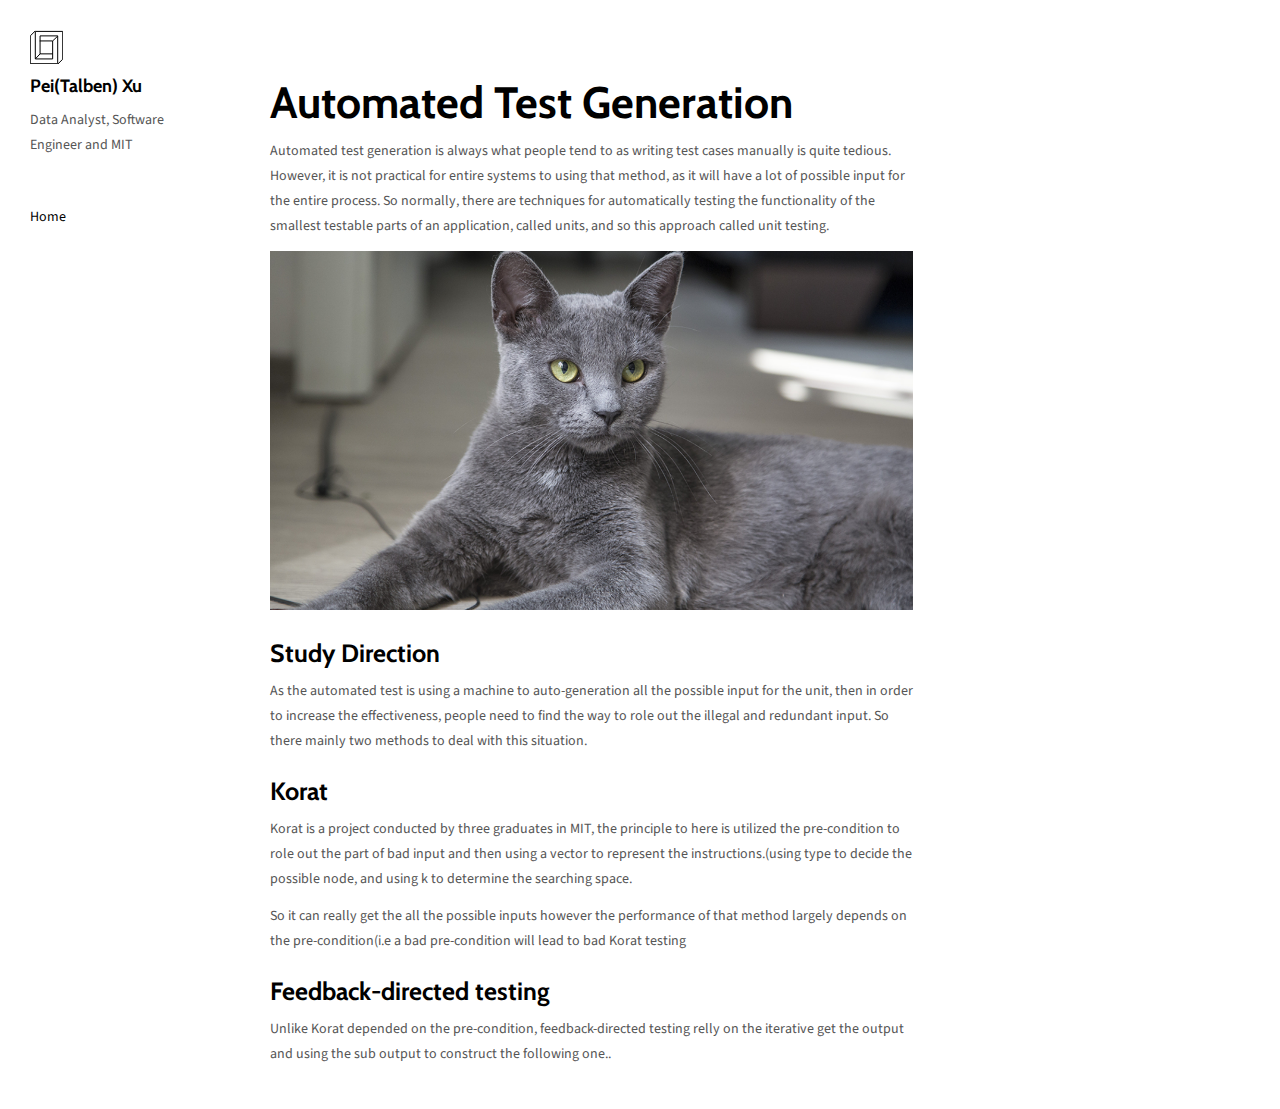
==== automated-test-generation.html @ add871de "automated test generation" ====
<!DOCTYPE html>
<html lang="en">
	<head>
		<meta charset="UTF-8" />
		<meta content="IE=edge" http-equiv="X-UA-Compatible" />
		<meta content="width=device-width,initial-scale=1" name="viewport" />
		<meta content="description" name="description" />
		<meta name="google" content="notranslate" />
		<meta
			content="Mashup templates have been developped by Orson.io team"
			name="author"
		/>

		<!-- Disable tap highlight on IE -->
		<meta name="msapplication-tap-highlight" content="no" />

		<link href="./assets/apple-icon-180x180.png" rel="apple-touch-icon" />
		<link href="./assets/favicon.ico" rel="icon" />
		a
		<title>Automated Test Generation</title>

		<link href="./main.82cfd66e.css" rel="stylesheet" />
	</head>

	<body>
		<!-- Add your content of header -->
		<header class="">
			<div class="navbar navbar-default visible-xs">
				<button type="button" class="navbar-toggle collapsed">
					<span class="sr-only">Toggle navigation</span>
					<span class="icon-bar"></span>
					<span class="icon-bar"></span>
					<span class="icon-bar"></span>
				</button>
				<a href="./index.html" class="navbar-brand">Pei(Talben) Xu</a>
			</div>

			<nav class="sidebar">
				<div class="navbar-collapse" id="navbar-collapse">
					<div class="site-header hidden-xs">
						<a class="site-brand" href="./index.html" title="">
							<img
								class="img-responsive site-logo"
								alt=""
								src="./assets/images/mashup-logo.svg"
							/>
							Pei(Talben) Xu
						</a>
						<p>
							Data Analyst, Software Engineer and MIT
						</p>
					</div>
					<ul class="nav">
						<li><a href="./index.html" title="">Home</a></li>
						<!-- <li><a href="./about.html" title="">About</a></li>
						<li><a href="./services.html" title="">Services</a></li>
						<li><a href="./contact.html" title="">Contact</a></li>
						<li><a href="./components.html" title="">Components</a></li> -->
					</ul>

					<nav class="nav-footer">
						<p class="nav-footer-social-buttons">
							<!-- <a class="fa-icon" href="https://www.instagram.com/" title="">
								<i class="fa fa-instagram"></i>
							</a>
							<a class="fa-icon" href="https://dribbble.com/" title="">
								<i class="fa fa-dribbble"></i>
							</a>
							<a class="fa-icon" href="https://twitter.com/" title="">
								<i class="fa fa-twitter"></i>
							</a>
						</p> -->
							<!-- <p>
							© Untitled | Website created with
							<a
								href="http://www.mashup-template.com/"
								title="Create website with free html template"
								>Mashup Template</a
							>/<a
								href="https://www.unsplash.com/"
								title="Beautiful Free Images"
								>Unsplash</a
							>
						</p> -->
						</p>
					</nav>
				</div>
			</nav>
		</header>
		<main class="" id="main-collapse">
			<div class="row">
				<div class="col-xs-12 col-md-8">
					<div class="section-container-spacer">
						<h1>Automated Test Generation</h1>
						<p>
							Automated test generation is always what people tend to as writing
							test cases manually is quite tedious. However, it is not practical
							for entire systems to using that method, as it will have a lot of
							possible input for the entire process. So normally, there are
							techniques for automatically testing the functionality of the
							smallest testable parts of an application, called units, and so
							this approach called unit testing.
						</p>
						<p>
							<img
								class="img-responsive"
								alt=""
								src="./assets/images/Automated-Test-Generation-1.png"
							/>
						</p>
					</div>
					<h3>Study Direction</h3>
					<p>
						As the automated test is using a machine to auto-generation all the
						possible input for the unit, then in order to increase the
						effectiveness, people need to find the way to role out the illegal
						and redundant input. So there mainly two methods to deal with this
						situation.
					</p>
					<h3>Korat</h3>
					<p>
						Korat is a project conducted by three graduates in MIT, the
						principle to here is utilized the pre-condition to role out the part
						of bad input and then using a vector to represent the
						instructions.(using type to decide the possible node, and using k to
						determine the searching space.
					</p>
					<p>
						So it can really get the all the possible inputs however the
						performance of that method largely depends on the pre-condition(i.e
						a bad pre-condition will lead to bad Korat testing
					</p>

					<h3>Feedback-directed testing</h3>
					<p>
						Unlike Korat depended on the pre-condition, feedback-directed
						testing relly on the iterative get the output and using the sub
						output to construct the following one..
					</p>
				</div>
			</div>
		</main>

		<script>
			document.addEventListener('DOMContentLoaded', function (event) {
				navbarToggleSidebar();
				navActivePage();
			});
		</script>

		<!-- Google Analytics: change UA-XXXXX-X to be your site's ID 

<script>
  (function (i, s, o, g, r, a, m) {
    i['GoogleAnalyticsObject'] = r; i[r] = i[r] || function () {
      (i[r].q = i[r].q || []).push(arguments)
    }, i[r].l = 1 * new Date(); a = s.createElement(o),
      m = s.getElementsByTagName(o)[0]; a.async = 1; a.src = g; m.parentNode.insertBefore(a, m)
  })(window, document, 'script', '//www.google-analytics.com/analytics.js', 'ga');
  ga('create', 'UA-XXXXX-X', 'auto');
  ga('send', 'pageview');
</script>

-->
		<script type="text/javascript" src="./main.85741bff.js"></script>
	</body>
</html>
---- main.82cfd66e.css ----
@import url(https://fonts.googleapis.com/css?family=Cabin:400,700|Source+Sans+Pro:400,700);@import url(https://maxcdn.bootstrapcdn.com/font-awesome/4.7.0/css/font-awesome.min.css);/*!
 * Bootstrap v3.3.7 (http://getbootstrap.com)
 * Copyright 2011-2016 Twitter, Inc.
 * Licensed under MIT (https://github.com/twbs/bootstrap/blob/master/LICENSE)
 */
/*! normalize.css v3.0.3 | MIT License | github.com/necolas/normalize.css */html{font-family:sans-serif;-ms-text-size-adjust:100%;-webkit-text-size-adjust:100%}body{margin:0}article,aside,details,figcaption,figure,footer,header,hgroup,main,menu,nav,section,summary{display:block}audio,canvas,progress,video{display:inline-block;vertical-align:baseline}audio:not([controls]){display:none;height:0}[hidden],template{display:none}a{background-color:transparent}a:active,a:hover{outline:0}abbr[title]{border-bottom:1px dotted}b,strong{font-weight:700}dfn{font-style:italic}h1{font-size:2em;margin:.67em 0}mark{background:#ff0;color:#000}small{font-size:80%}sub,sup{font-size:75%;line-height:0;position:relative;vertical-align:baseline}sup{top:-.5em}sub{bottom:-.25em}img{border:0}svg:not(:root){overflow:hidden}figure{margin:1em 40px}hr{box-sizing:content-box;height:0}pre{overflow:auto}code,kbd,pre,samp{font-family:monospace,monospace;font-size:1em}button,input,optgroup,select,textarea{color:inherit;font:inherit;margin:0}button{overflow:visible}button,select{text-transform:none}button,html input[type=button],input[type=reset],input[type=submit]{-webkit-appearance:button;cursor:pointer}button[disabled],html input[disabled]{cursor:default}button::-moz-focus-inner,input::-moz-focus-inner{border:0;padding:0}input{line-height:normal}input[type=checkbox],input[type=radio]{box-sizing:border-box;padding:0}input[type=number]::-webkit-inner-spin-button,input[type=number]::-webkit-outer-spin-button{height:auto}input[type=search]{-webkit-appearance:textfield;box-sizing:content-box}input[type=search]::-webkit-search-cancel-button,input[type=search]::-webkit-search-decoration{-webkit-appearance:none}fieldset{border:1px solid silver;margin:0 2px;padding:.35em .625em .75em}textarea{overflow:auto}optgroup{font-weight:700}table{border-collapse:collapse;border-spacing:0}td,th{padding:0}

/*! Source: https://github.com/h5bp/html5-boilerplate/blob/master/src/css/main.css */@media print{*,:after,:before{background:transparent!important;color:#000!important;box-shadow:none!important;text-shadow:none!important}a,a:visited{text-decoration:underline}a[href]:after{content:" (" attr(href) ")"}abbr[title]:after{content:" (" attr(title) ")"}a[href^="#"]:after,a[href^="javascript:"]:after{content:""}blockquote,pre{border:1px solid #999;page-break-inside:avoid}thead{display:table-header-group}img,tr{page-break-inside:avoid}img{max-width:100%!important}h2,h3,p{orphans:3;widows:3}h2,h3{page-break-after:avoid}.navbar{display:none}.btn>.caret,.dropup>.btn>.caret{border-top-color:#000!important}.label{border:1px solid #000}.table{border-collapse:collapse!important}.table td,.table th{background-color:#fff!important}.table-bordered td,.table-bordered th{border:1px solid #ddd!important}}*,:after,:before{-webkit-box-sizing:border-box;-moz-box-sizing:border-box;box-sizing:border-box}html{font-size:10px;-webkit-tap-highlight-color:transparent}body{font-family:Source Sans Pro,Helvetica,Arial,sans-serif;font-size:14px;line-height:1.78;color:#555;background-color:#fff}button,input,select,textarea{font-family:inherit;font-size:inherit;line-height:inherit}a{color:#ff6360;text-decoration:none}a:focus,a:hover{color:#ff1814;text-decoration:underline}a:focus{outline:5px auto -webkit-focus-ring-color;outline-offset:-2px}figure{margin:0}img{vertical-align:middle}.img-responsive{display:block;max-width:100%;height:auto}.img-rounded{border-radius:2px}.img-thumbnail{padding:4px;line-height:1.78;background-color:#fff;border:1px solid #ddd;border-radius:2px;-webkit-transition:all .2s ease-in-out;-o-transition:all .2s ease-in-out;transition:all .2s ease-in-out;display:inline-block;max-width:100%;height:auto}.img-circle{border-radius:50%}hr{margin-top:24px;margin-bottom:24px;border:0;border-top:1px solid #eee}.sr-only{position:absolute;width:1px;height:1px;margin:-1px;padding:0;overflow:hidden;clip:rect(0,0,0,0);border:0}.sr-only-focusable:active,.sr-only-focusable:focus{position:static;width:auto;height:auto;margin:0;overflow:visible;clip:auto}[role=button]{cursor:pointer}.h1,.h2,.h3,.h4,.h5,.h6,h1,h2,h3,h4,h5,h6{font-family:Cabin,Helvetica,Arial,sans-serif;font-weight:700;line-height:1.1;color:#000}.h1 .small,.h1 small,.h2 .small,.h2 small,.h3 .small,.h3 small,.h4 .small,.h4 small,.h5 .small,.h5 small,.h6 .small,.h6 small,h1 .small,h1 small,h2 .small,h2 small,h3 .small,h3 small,h4 .small,h4 small,h5 .small,h5 small,h6 .small,h6 small{font-weight:400;line-height:1;color:#777}.h1,.h2,.h3,h1,h2,h3{margin-top:24px;margin-bottom:12px}.h1 .small,.h1 small,.h2 .small,.h2 small,.h3 .small,.h3 small,h1 .small,h1 small,h2 .small,h2 small,h3 .small,h3 small{font-size:65%}.h4,.h5,.h6,h4,h5,h6{margin-top:12px;margin-bottom:12px}.h4 .small,.h4 small,.h5 .small,.h5 small,.h6 .small,.h6 small,h4 .small,h4 small,h5 .small,h5 small,h6 .small,h6 small{font-size:75%}.h1,h1{font-size:44px}.h2,h2{font-size:33px}.h3,h3{font-size:25px}.h4,h4{font-size:19px}.h5,h5{font-size:14px}.h6,h6{font-size:12px}p{margin:0 0 12px}.lead{margin-bottom:24px;font-size:16px;font-weight:300;line-height:1.4}@media (min-width:768px){.lead{font-size:21px}}.small,small{font-size:85%}.mark,mark{background-color:#fcf8e3;padding:.2em}.text-left{text-align:left}.text-right{text-align:right}.text-center{text-align:center}.text-justify{text-align:justify}.text-nowrap{white-space:nowrap}.text-lowercase{text-transform:lowercase}.initialism,.text-uppercase{text-transform:uppercase}.text-capitalize{text-transform:capitalize}.text-muted{color:#777}.text-primary{color:#ff6360}a.text-primary:focus,a.text-primary:hover{color:#ff312d}.text-success{color:#fff}a.text-success:focus,a.text-success:hover{color:#e6e6e6}.text-info{color:#31708f}a.text-info:focus,a.text-info:hover{color:#245269}.text-warning{color:#8a6d3b}a.text-warning:focus,a.text-warning:hover{color:#66512c}.text-danger{color:#fff}a.text-danger:focus,a.text-danger:hover{color:#e6e6e6}.bg-primary{color:#fff;background-color:#ff6360}a.bg-primary:focus,a.bg-primary:hover{background-color:#ff312d}.bg-success{background-color:#57ce6e}a.bg-success:focus,a.bg-success:hover{background-color:#37bb50}.bg-info{background-color:#d9edf7}a.bg-info:focus,a.bg-info:hover{background-color:#afd9ee}.bg-warning{background-color:#fcf8e3}a.bg-warning:focus,a.bg-warning:hover{background-color:#f7ecb5}.bg-danger{background-color:#ee624b}a.bg-danger:focus,a.bg-danger:hover{background-color:#ea391c}.page-header{padding-bottom:11px;margin:48px 0 24px;border-bottom:1px solid #eee}ol,ul{margin-top:0;margin-bottom:12px}ol ol,ol ul,ul ol,ul ul{margin-bottom:0}.list-inline,.list-unstyled{padding-left:0;list-style:none}.list-inline{margin-left:-5px}.list-inline>li{display:inline-block;padding-left:5px;padding-right:5px}dl{margin-top:0;margin-bottom:24px}dd,dt{line-height:1.78}dt{font-weight:700}dd{margin-left:0}.dl-horizontal dd:after,.dl-horizontal dd:before{content:" ";display:table}.dl-horizontal dd:after{clear:both}@media (min-width:768px){.dl-horizontal dt{float:left;width:160px;clear:left;text-align:right;overflow:hidden;text-overflow:ellipsis;white-space:nowrap}.dl-horizontal dd{margin-left:180px}}abbr[data-original-title],abbr[title]{cursor:help;border-bottom:1px dotted #777}.initialism{font-size:90%}blockquote{padding:12px 24px;margin:0 0 24px;font-size:17.5px;border-left:5px solid #eee}blockquote ol:last-child,blockquote p:last-child,blockquote ul:last-child{margin-bottom:0}blockquote .small,blockquote footer,blockquote small{display:block;font-size:80%;line-height:1.78;color:#777}blockquote .small:before,blockquote footer:before,blockquote small:before{content:"\2014   \A0"}.blockquote-reverse,blockquote.pull-right{padding-right:15px;padding-left:0;border-right:5px solid #eee;border-left:0;text-align:right}.blockquote-reverse .small:before,.blockquote-reverse footer:before,.blockquote-reverse small:before,blockquote.pull-right .small:before,blockquote.pull-right footer:before,blockquote.pull-right small:before{content:""}.blockquote-reverse .small:after,.blockquote-reverse footer:after,.blockquote-reverse small:after,blockquote.pull-right .small:after,blockquote.pull-right footer:after,blockquote.pull-right small:after{content:"\A0   \2014"}address{margin-bottom:24px;font-style:normal;line-height:1.78}code,kbd,pre,samp{font-family:Menlo,Monaco,Consolas,Courier New,monospace}code{color:#c7254e;background-color:#f9f2f4}code,kbd{padding:2px 4px;font-size:90%;border-radius:2px}kbd{color:#fff;background-color:#333;box-shadow:inset 0 -1px 0 rgba(0,0,0,.25)}kbd kbd{padding:0;font-size:100%;font-weight:700;box-shadow:none}pre{display:block;padding:11.5px;margin:0 0 12px;font-size:13px;line-height:1.78;word-break:break-all;word-wrap:break-word;color:#333;background-color:#f5f5f5;border:1px solid #ccc;border-radius:2px}pre code{padding:0;font-size:inherit;color:inherit;white-space:pre-wrap;background-color:transparent;border-radius:0}.pre-scrollable{max-height:340px;overflow-y:scroll}.container{margin-right:auto;margin-left:auto;padding-left:15px;padding-right:15px}.container:after,.container:before{content:" ";display:table}.container:after{clear:both}@media (min-width:768px){.container{width:750px}}@media (min-width:992px){.container{width:970px}}@media (min-width:1200px){.container{width:1170px}}.container-fluid{margin-right:auto;margin-left:auto;padding-left:15px;padding-right:15px}.container-fluid:after,.container-fluid:before{content:" ";display:table}.container-fluid:after{clear:both}.row{margin-left:-15px;margin-right:-15px}.row:after,.row:before{content:" ";display:table}.row:after{clear:both}.col-lg-1,.col-lg-2,.col-lg-3,.col-lg-4,.col-lg-5,.col-lg-6,.col-lg-7,.col-lg-8,.col-lg-9,.col-lg-10,.col-lg-11,.col-lg-12,.col-md-1,.col-md-2,.col-md-3,.col-md-4,.col-md-5,.col-md-6,.col-md-7,.col-md-8,.col-md-9,.col-md-10,.col-md-11,.col-md-12,.col-sm-1,.col-sm-2,.col-sm-3,.col-sm-4,.col-sm-5,.col-sm-6,.col-sm-7,.col-sm-8,.col-sm-9,.col-sm-10,.col-sm-11,.col-sm-12,.col-xs-1,.col-xs-2,.col-xs-3,.col-xs-4,.col-xs-5,.col-xs-6,.col-xs-7,.col-xs-8,.col-xs-9,.col-xs-10,.col-xs-11,.col-xs-12{position:relative;min-height:1px;padding-left:15px;padding-right:15px}.col-xs-1,.col-xs-2,.col-xs-3,.col-xs-4,.col-xs-5,.col-xs-6,.col-xs-7,.col-xs-8,.col-xs-9,.col-xs-10,.col-xs-11,.col-xs-12{float:left}.col-xs-1{width:8.33333%}.col-xs-2{width:16.66667%}.col-xs-3{width:25%}.col-xs-4{width:33.33333%}.col-xs-5{width:41.66667%}.col-xs-6{width:50%}.col-xs-7{width:58.33333%}.col-xs-8{width:66.66667%}.col-xs-9{width:75%}.col-xs-10{width:83.33333%}.col-xs-11{width:91.66667%}.col-xs-12{width:100%}.col-xs-pull-0{right:auto}.col-xs-pull-1{right:8.33333%}.col-xs-pull-2{right:16.66667%}.col-xs-pull-3{right:25%}.col-xs-pull-4{right:33.33333%}.col-xs-pull-5{right:41.66667%}.col-xs-pull-6{right:50%}.col-xs-pull-7{right:58.33333%}.col-xs-pull-8{right:66.66667%}.col-xs-pull-9{right:75%}.col-xs-pull-10{right:83.33333%}.col-xs-pull-11{right:91.66667%}.col-xs-pull-12{right:100%}.col-xs-push-0{left:auto}.col-xs-push-1{left:8.33333%}.col-xs-push-2{left:16.66667%}.col-xs-push-3{left:25%}.col-xs-push-4{left:33.33333%}.col-xs-push-5{left:41.66667%}.col-xs-push-6{left:50%}.col-xs-push-7{left:58.33333%}.col-xs-push-8{left:66.66667%}.col-xs-push-9{left:75%}.col-xs-push-10{left:83.33333%}.col-xs-push-11{left:91.66667%}.col-xs-push-12{left:100%}.col-xs-offset-0{margin-left:0}.col-xs-offset-1{margin-left:8.33333%}.col-xs-offset-2{margin-left:16.66667%}.col-xs-offset-3{margin-left:25%}.col-xs-offset-4{margin-left:33.33333%}.col-xs-offset-5{margin-left:41.66667%}.col-xs-offset-6{margin-left:50%}.col-xs-offset-7{margin-left:58.33333%}.col-xs-offset-8{margin-left:66.66667%}.col-xs-offset-9{margin-left:75%}.col-xs-offset-10{margin-left:83.33333%}.col-xs-offset-11{margin-left:91.66667%}.col-xs-offset-12{margin-left:100%}@media (min-width:768px){.col-sm-1,.col-sm-2,.col-sm-3,.col-sm-4,.col-sm-5,.col-sm-6,.col-sm-7,.col-sm-8,.col-sm-9,.col-sm-10,.col-sm-11,.col-sm-12{float:left}.col-sm-1{width:8.33333%}.col-sm-2{width:16.66667%}.col-sm-3{width:25%}.col-sm-4{width:33.33333%}.col-sm-5{width:41.66667%}.col-sm-6{width:50%}.col-sm-7{width:58.33333%}.col-sm-8{width:66.66667%}.col-sm-9{width:75%}.col-sm-10{width:83.33333%}.col-sm-11{width:91.66667%}.col-sm-12{width:100%}.col-sm-pull-0{right:auto}.col-sm-pull-1{right:8.33333%}.col-sm-pull-2{right:16.66667%}.col-sm-pull-3{right:25%}.col-sm-pull-4{right:33.33333%}.col-sm-pull-5{right:41.66667%}.col-sm-pull-6{right:50%}.col-sm-pull-7{right:58.33333%}.col-sm-pull-8{right:66.66667%}.col-sm-pull-9{right:75%}.col-sm-pull-10{right:83.33333%}.col-sm-pull-11{right:91.66667%}.col-sm-pull-12{right:100%}.col-sm-push-0{left:auto}.col-sm-push-1{left:8.33333%}.col-sm-push-2{left:16.66667%}.col-sm-push-3{left:25%}.col-sm-push-4{left:33.33333%}.col-sm-push-5{left:41.66667%}.col-sm-push-6{left:50%}.col-sm-push-7{left:58.33333%}.col-sm-push-8{left:66.66667%}.col-sm-push-9{left:75%}.col-sm-push-10{left:83.33333%}.col-sm-push-11{left:91.66667%}.col-sm-push-12{left:100%}.col-sm-offset-0{margin-left:0}.col-sm-offset-1{margin-left:8.33333%}.col-sm-offset-2{margin-left:16.66667%}.col-sm-offset-3{margin-left:25%}.col-sm-offset-4{margin-left:33.33333%}.col-sm-offset-5{margin-left:41.66667%}.col-sm-offset-6{margin-left:50%}.col-sm-offset-7{margin-left:58.33333%}.col-sm-offset-8{margin-left:66.66667%}.col-sm-offset-9{margin-left:75%}.col-sm-offset-10{margin-left:83.33333%}.col-sm-offset-11{margin-left:91.66667%}.col-sm-offset-12{margin-left:100%}}@media (min-width:992px){.col-md-1,.col-md-2,.col-md-3,.col-md-4,.col-md-5,.col-md-6,.col-md-7,.col-md-8,.col-md-9,.col-md-10,.col-md-11,.col-md-12{float:left}.col-md-1{width:8.33333%}.col-md-2{width:16.66667%}.col-md-3{width:25%}.col-md-4{width:33.33333%}.col-md-5{width:41.66667%}.col-md-6{width:50%}.col-md-7{width:58.33333%}.col-md-8{width:66.66667%}.col-md-9{width:75%}.col-md-10{width:83.33333%}.col-md-11{width:91.66667%}.col-md-12{width:100%}.col-md-pull-0{right:auto}.col-md-pull-1{right:8.33333%}.col-md-pull-2{right:16.66667%}.col-md-pull-3{right:25%}.col-md-pull-4{right:33.33333%}.col-md-pull-5{right:41.66667%}.col-md-pull-6{right:50%}.col-md-pull-7{right:58.33333%}.col-md-pull-8{right:66.66667%}.col-md-pull-9{right:75%}.col-md-pull-10{right:83.33333%}.col-md-pull-11{right:91.66667%}.col-md-pull-12{right:100%}.col-md-push-0{left:auto}.col-md-push-1{left:8.33333%}.col-md-push-2{left:16.66667%}.col-md-push-3{left:25%}.col-md-push-4{left:33.33333%}.col-md-push-5{left:41.66667%}.col-md-push-6{left:50%}.col-md-push-7{left:58.33333%}.col-md-push-8{left:66.66667%}.col-md-push-9{left:75%}.col-md-push-10{left:83.33333%}.col-md-push-11{left:91.66667%}.col-md-push-12{left:100%}.col-md-offset-0{margin-left:0}.col-md-offset-1{margin-left:8.33333%}.col-md-offset-2{margin-left:16.66667%}.col-md-offset-3{margin-left:25%}.col-md-offset-4{margin-left:33.33333%}.col-md-offset-5{margin-left:41.66667%}.col-md-offset-6{margin-left:50%}.col-md-offset-7{margin-left:58.33333%}.col-md-offset-8{margin-left:66.66667%}.col-md-offset-9{margin-left:75%}.col-md-offset-10{margin-left:83.33333%}.col-md-offset-11{margin-left:91.66667%}.col-md-offset-12{margin-left:100%}}@media (min-width:1200px){.col-lg-1,.col-lg-2,.col-lg-3,.col-lg-4,.col-lg-5,.col-lg-6,.col-lg-7,.col-lg-8,.col-lg-9,.col-lg-10,.col-lg-11,.col-lg-12{float:left}.col-lg-1{width:8.33333%}.col-lg-2{width:16.66667%}.col-lg-3{width:25%}.col-lg-4{width:33.33333%}.col-lg-5{width:41.66667%}.col-lg-6{width:50%}.col-lg-7{width:58.33333%}.col-lg-8{width:66.66667%}.col-lg-9{width:75%}.col-lg-10{width:83.33333%}.col-lg-11{width:91.66667%}.col-lg-12{width:100%}.col-lg-pull-0{right:auto}.col-lg-pull-1{right:8.33333%}.col-lg-pull-2{right:16.66667%}.col-lg-pull-3{right:25%}.col-lg-pull-4{right:33.33333%}.col-lg-pull-5{right:41.66667%}.col-lg-pull-6{right:50%}.col-lg-pull-7{right:58.33333%}.col-lg-pull-8{right:66.66667%}.col-lg-pull-9{right:75%}.col-lg-pull-10{right:83.33333%}.col-lg-pull-11{right:91.66667%}.col-lg-pull-12{right:100%}.col-lg-push-0{left:auto}.col-lg-push-1{left:8.33333%}.col-lg-push-2{left:16.66667%}.col-lg-push-3{left:25%}.col-lg-push-4{left:33.33333%}.col-lg-push-5{left:41.66667%}.col-lg-push-6{left:50%}.col-lg-push-7{left:58.33333%}.col-lg-push-8{left:66.66667%}.col-lg-push-9{left:75%}.col-lg-push-10{left:83.33333%}.col-lg-push-11{left:91.66667%}.col-lg-push-12{left:100%}.col-lg-offset-0{margin-left:0}.col-lg-offset-1{margin-left:8.33333%}.col-lg-offset-2{margin-left:16.66667%}.col-lg-offset-3{margin-left:25%}.col-lg-offset-4{margin-left:33.33333%}.col-lg-offset-5{margin-left:41.66667%}.col-lg-offset-6{margin-left:50%}.col-lg-offset-7{margin-left:58.33333%}.col-lg-offset-8{margin-left:66.66667%}.col-lg-offset-9{margin-left:75%}.col-lg-offset-10{margin-left:83.33333%}.col-lg-offset-11{margin-left:91.66667%}.col-lg-offset-12{margin-left:100%}}table{background-color:transparent}caption{padding-top:8px;padding-bottom:8px;color:#777}caption,th{text-align:left}.table{width:100%;max-width:100%;margin-bottom:24px}.table>tbody>tr>td,.table>tbody>tr>th,.table>tfoot>tr>td,.table>tfoot>tr>th,.table>thead>tr>td,.table>thead>tr>th{padding:8px;line-height:1.78;vertical-align:top;border-top:1px solid #ddd}.table>thead>tr>th{vertical-align:bottom;border-bottom:2px solid #ddd}.table>caption+thead>tr:first-child>td,.table>caption+thead>tr:first-child>th,.table>colgroup+thead>tr:first-child>td,.table>colgroup+thead>tr:first-child>th,.table>thead:first-child>tr:first-child>td,.table>thead:first-child>tr:first-child>th{border-top:0}.table>tbody+tbody{border-top:2px solid #ddd}.table .table{background-color:#fff}.table-condensed>tbody>tr>td,.table-condensed>tbody>tr>th,.table-condensed>tfoot>tr>td,.table-condensed>tfoot>tr>th,.table-condensed>thead>tr>td,.table-condensed>thead>tr>th{padding:5px}.table-bordered,.table-bordered>tbody>tr>td,.table-bordered>tbody>tr>th,.table-bordered>tfoot>tr>td,.table-bordered>tfoot>tr>th,.table-bordered>thead>tr>td,.table-bordered>thead>tr>th{border:1px solid #ddd}.table-bordered>thead>tr>td,.table-bordered>thead>tr>th{border-bottom-width:2px}.table-striped>tbody>tr:nth-of-type(odd){background-color:#f9f9f9}.table-hover>tbody>tr:hover{background-color:#f5f5f5}table col[class*=col-]{position:static;float:none;display:table-column}table td[class*=col-],table th[class*=col-]{position:static;float:none;display:table-cell}.table>tbody>tr.active>td,.table>tbody>tr.active>th,.table>tbody>tr>td.active,.table>tbody>tr>th.active,.table>tfoot>tr.active>td,.table>tfoot>tr.active>th,.table>tfoot>tr>td.active,.table>tfoot>tr>th.active,.table>thead>tr.active>td,.table>thead>tr.active>th,.table>thead>tr>td.active,.table>thead>tr>th.active{background-color:#f5f5f5}.table-hover>tbody>tr.active:hover>td,.table-hover>tbody>tr.active:hover>th,.table-hover>tbody>tr:hover>.active,.table-hover>tbody>tr>td.active:hover,.table-hover>tbody>tr>th.active:hover{background-color:#e8e8e8}.table>tbody>tr.success>td,.table>tbody>tr.success>th,.table>tbody>tr>td.success,.table>tbody>tr>th.success,.table>tfoot>tr.success>td,.table>tfoot>tr.success>th,.table>tfoot>tr>td.success,.table>tfoot>tr>th.success,.table>thead>tr.success>td,.table>thead>tr.success>th,.table>thead>tr>td.success,.table>thead>tr>th.success{background-color:#57ce6e}.table-hover>tbody>tr.success:hover>td,.table-hover>tbody>tr.success:hover>th,.table-hover>tbody>tr:hover>.success,.table-hover>tbody>tr>td.success:hover,.table-hover>tbody>tr>th.success:hover{background-color:#43c85d}.table>tbody>tr.info>td,.table>tbody>tr.info>th,.table>tbody>tr>td.info,.table>tbody>tr>th.info,.table>tfoot>tr.info>td,.table>tfoot>tr.info>th,.table>tfoot>tr>td.info,.table>tfoot>tr>th.info,.table>thead>tr.info>td,.table>thead>tr.info>th,.table>thead>tr>td.info,.table>thead>tr>th.info{background-color:#d9edf7}.table-hover>tbody>tr.info:hover>td,.table-hover>tbody>tr.info:hover>th,.table-hover>tbody>tr:hover>.info,.table-hover>tbody>tr>td.info:hover,.table-hover>tbody>tr>th.info:hover{background-color:#c4e3f3}.table>tbody>tr.warning>td,.table>tbody>tr.warning>th,.table>tbody>tr>td.warning,.table>tbody>tr>th.warning,.table>tfoot>tr.warning>td,.table>tfoot>tr.warning>th,.table>tfoot>tr>td.warning,.table>tfoot>tr>th.warning,.table>thead>tr.warning>td,.table>thead>tr.warning>th,.table>thead>tr>td.warning,.table>thead>tr>th.warning{background-color:#fcf8e3}.table-hover>tbody>tr.warning:hover>td,.table-hover>tbody>tr.warning:hover>th,.table-hover>tbody>tr:hover>.warning,.table-hover>tbody>tr>td.warning:hover,.table-hover>tbody>tr>th.warning:hover{background-color:#faf2cc}.table>tbody>tr.danger>td,.table>tbody>tr.danger>th,.table>tbody>tr>td.danger,.table>tbody>tr>th.danger,.table>tfoot>tr.danger>td,.table>tfoot>tr.danger>th,.table>tfoot>tr>td.danger,.table>tfoot>tr>th.danger,.table>thead>tr.danger>td,.table>thead>tr.danger>th,.table>thead>tr>td.danger,.table>thead>tr>th.danger{background-color:#ee624b}.table-hover>tbody>tr.danger:hover>td,.table-hover>tbody>tr.danger:hover>th,.table-hover>tbody>tr:hover>.danger,.table-hover>tbody>tr>td.danger:hover,.table-hover>tbody>tr>th.danger:hover{background-color:#ec4e34}.table-responsive{overflow-x:auto;min-height:.01%}@media screen and (max-width:767px){.table-responsive{width:100%;margin-bottom:18px;overflow-y:hidden;-ms-overflow-style:-ms-autohiding-scrollbar;border:1px solid #ddd}.table-responsive>.table{margin-bottom:0}.table-responsive>.table>tbody>tr>td,.table-responsive>.table>tbody>tr>th,.table-responsive>.table>tfoot>tr>td,.table-responsive>.table>tfoot>tr>th,.table-responsive>.table>thead>tr>td,.table-responsive>.table>thead>tr>th{white-space:nowrap}.table-responsive>.table-bordered{border:0}.table-responsive>.table-bordered>tbody>tr>td:first-child,.table-responsive>.table-bordered>tbody>tr>th:first-child,.table-responsive>.table-bordered>tfoot>tr>td:first-child,.table-responsive>.table-bordered>tfoot>tr>th:first-child,.table-responsive>.table-bordered>thead>tr>td:first-child,.table-responsive>.table-bordered>thead>tr>th:first-child{border-left:0}.table-responsive>.table-bordered>tbody>tr>td:last-child,.table-responsive>.table-bordered>tbody>tr>th:last-child,.table-responsive>.table-bordered>tfoot>tr>td:last-child,.table-responsive>.table-bordered>tfoot>tr>th:last-child,.table-responsive>.table-bordered>thead>tr>td:last-child,.table-responsive>.table-bordered>thead>tr>th:last-child{border-right:0}.table-responsive>.table-bordered>tbody>tr:last-child>td,.table-responsive>.table-bordered>tbody>tr:last-child>th,.table-responsive>.table-bordered>tfoot>tr:last-child>td,.table-responsive>.table-bordered>tfoot>tr:last-child>th{border-bottom:0}}fieldset{margin:0;min-width:0}fieldset,legend{padding:0;border:0}legend{display:block;width:100%;margin-bottom:24px;font-size:21px;line-height:inherit;color:#333;border-bottom:1px solid #e5e5e5}label{display:inline-block;max-width:100%;margin-bottom:5px;font-weight:700}input[type=search]{-webkit-box-sizing:border-box;-moz-box-sizing:border-box;box-sizing:border-box}input[type=checkbox],input[type=radio]{margin:4px 0 0;margin-top:1px\9;line-height:normal}input[type=file]{display:block}input[type=range]{display:block;width:100%}select[multiple],select[size]{height:auto}input[type=checkbox]:focus,input[type=file]:focus,input[type=radio]:focus{outline:5px auto -webkit-focus-ring-color;outline-offset:-2px}output{padding-top:9px}.form-control,output{display:block;font-size:14px;line-height:1.78;color:#555}.form-control{width:100%;height:40px;padding:8px 20px;background-color:#fff;background-image:none;border:1px solid #000;border-radius:2px;-webkit-box-shadow:inset 0 1px 1px rgba(0,0,0,.075);box-shadow:inset 0 1px 1px rgba(0,0,0,.075);-webkit-transition:border-color .15s ease-in-out,box-shadow .15s ease-in-out;-o-transition:border-color ease-in-out .15s,box-shadow ease-in-out .15s;transition:border-color .15s ease-in-out,box-shadow .15s ease-in-out}.form-control:focus{border-color:#66afe9;-webkit-box-shadow:inset 0 1px 1px rgba(0,0,0,.075),0 0 8px rgba(102,175,233,.6);box-shadow:inset 0 1px 1px rgba(0,0,0,.075),0 0 8px rgba(102,175,233,.6)}.form-control::-moz-placeholder{color:#999;opacity:1}.form-control:-ms-input-placeholder{color:#999}.form-control::-webkit-input-placeholder{color:#999}.form-control::-ms-expand{border:0;background-color:transparent}.form-control[disabled],.form-control[readonly],fieldset[disabled] .form-control{background-color:#eee;opacity:1}.form-control[disabled],fieldset[disabled] .form-control{cursor:not-allowed}textarea.form-control{height:auto}input[type=search]{-webkit-appearance:none}@media screen and (-webkit-min-device-pixel-ratio:0){input[type=date].form-control,input[type=datetime-local].form-control,input[type=month].form-control,input[type=time].form-control{line-height:40px}.input-group-sm>.input-group-btn>input[type=date].btn,.input-group-sm>.input-group-btn>input[type=datetime-local].btn,.input-group-sm>.input-group-btn>input[type=month].btn,.input-group-sm>.input-group-btn>input[type=time].btn,.input-group-sm>input[type=date].form-control,.input-group-sm>input[type=date].input-group-addon,.input-group-sm>input[type=datetime-local].form-control,.input-group-sm>input[type=datetime-local].input-group-addon,.input-group-sm>input[type=month].form-control,.input-group-sm>input[type=month].input-group-addon,.input-group-sm>input[type=time].form-control,.input-group-sm>input[type=time].input-group-addon,.input-group-sm input[type=date],.input-group-sm input[type=datetime-local],.input-group-sm input[type=month],.input-group-sm input[type=time],input[type=date].input-sm,input[type=datetime-local].input-sm,input[type=month].input-sm,input[type=time].input-sm{line-height:30px}.input-group-lg>.input-group-btn>input[type=date].btn,.input-group-lg>.input-group-btn>input[type=datetime-local].btn,.input-group-lg>.input-group-btn>input[type=month].btn,.input-group-lg>.input-group-btn>input[type=time].btn,.input-group-lg>input[type=date].form-control,.input-group-lg>input[type=date].input-group-addon,.input-group-lg>input[type=datetime-local].form-control,.input-group-lg>input[type=datetime-local].input-group-addon,.input-group-lg>input[type=month].form-control,.input-group-lg>input[type=month].input-group-addon,.input-group-lg>input[type=time].form-control,.input-group-lg>input[type=time].input-group-addon,.input-group-lg input[type=date],.input-group-lg input[type=datetime-local],.input-group-lg input[type=month],.input-group-lg input[type=time],input[type=date].input-lg,input[type=datetime-local].input-lg,input[type=month].input-lg,input[type=time].input-lg{line-height:46px}}.form-group{margin-bottom:15px}.checkbox,.radio{position:relative;display:block;margin-top:10px;margin-bottom:10px}.checkbox label,.radio label{min-height:24px;padding-left:20px;margin-bottom:0;font-weight:400;cursor:pointer}.checkbox-inline input[type=checkbox],.checkbox input[type=checkbox],.radio-inline input[type=radio],.radio input[type=radio]{position:absolute;margin-left:-20px;margin-top:4px\9}.checkbox+.checkbox,.radio+.radio{margin-top:-5px}.checkbox-inline,.radio-inline{position:relative;display:inline-block;padding-left:20px;margin-bottom:0;vertical-align:middle;font-weight:400;cursor:pointer}.checkbox-inline+.checkbox-inline,.radio-inline+.radio-inline{margin-top:0;margin-left:10px}.checkbox-inline.disabled,.checkbox.disabled label,.radio-inline.disabled,.radio.disabled label,fieldset[disabled] .checkbox-inline,fieldset[disabled] .checkbox label,fieldset[disabled] .radio-inline,fieldset[disabled] .radio label,fieldset[disabled] input[type=checkbox],fieldset[disabled] input[type=radio],input[type=checkbox].disabled,input[type=checkbox][disabled],input[type=radio].disabled,input[type=radio][disabled]{cursor:not-allowed}.form-control-static{padding-top:9px;padding-bottom:9px;margin-bottom:0;min-height:38px}.form-control-static.input-lg,.form-control-static.input-sm,.input-group-lg>.form-control-static.form-control,.input-group-lg>.form-control-static.input-group-addon,.input-group-lg>.input-group-btn>.form-control-static.btn,.input-group-sm>.form-control-static.form-control,.input-group-sm>.form-control-static.input-group-addon,.input-group-sm>.input-group-btn>.form-control-static.btn{padding-left:0;padding-right:0}.input-group-sm>.form-control,.input-group-sm>.input-group-addon,.input-group-sm>.input-group-btn>.btn,.input-sm{height:30px;padding:5px 14px;font-size:12px;line-height:1.5;border-radius:2px}.input-group-sm>.input-group-btn>select.btn,.input-group-sm>select.form-control,.input-group-sm>select.input-group-addon,select.input-sm{height:30px;line-height:30px}.input-group-sm>.input-group-btn>select[multiple].btn,.input-group-sm>.input-group-btn>textarea.btn,.input-group-sm>select[multiple].form-control,.input-group-sm>select[multiple].input-group-addon,.input-group-sm>textarea.form-control,.input-group-sm>textarea.input-group-addon,select[multiple].input-sm,textarea.input-sm{height:auto}.form-group-sm .form-control{height:30px;padding:5px 14px;font-size:12px;line-height:1.5;border-radius:2px}.form-group-sm select.form-control{height:30px;line-height:30px}.form-group-sm select[multiple].form-control,.form-group-sm textarea.form-control{height:auto}.form-group-sm .form-control-static{height:30px;min-height:36px;padding:6px 14px;font-size:12px;line-height:1.5}.input-group-lg>.form-control,.input-group-lg>.input-group-addon,.input-group-lg>.input-group-btn>.btn,.input-lg{height:46px;padding:10px 24px;font-size:18px;line-height:1.33333;border-radius:2px}.input-group-lg>.input-group-btn>select.btn,.input-group-lg>select.form-control,.input-group-lg>select.input-group-addon,select.input-lg{height:46px;line-height:46px}.input-group-lg>.input-group-btn>select[multiple].btn,.input-group-lg>.input-group-btn>textarea.btn,.input-group-lg>select[multiple].form-control,.input-group-lg>select[multiple].input-group-addon,.input-group-lg>textarea.form-control,.input-group-lg>textarea.input-group-addon,select[multiple].input-lg,textarea.input-lg{height:auto}.form-group-lg .form-control{height:46px;padding:10px 24px;font-size:18px;line-height:1.33333;border-radius:2px}.form-group-lg select.form-control{height:46px;line-height:46px}.form-group-lg select[multiple].form-control,.form-group-lg textarea.form-control{height:auto}.form-group-lg .form-control-static{height:46px;min-height:42px;padding:11px 24px;font-size:18px;line-height:1.33333}.has-feedback{position:relative}.has-feedback .form-control{padding-right:50px}.form-control-feedback{position:absolute;top:0;right:0;z-index:2;display:block;width:40px;height:40px;line-height:40px;text-align:center;pointer-events:none}.form-group-lg .form-control+.form-control-feedback,.input-group-lg+.form-control-feedback,.input-group-lg>.form-control+.form-control-feedback,.input-group-lg>.input-group-addon+.form-control-feedback,.input-group-lg>.input-group-btn>.btn+.form-control-feedback,.input-lg+.form-control-feedback{width:46px;height:46px;line-height:46px}.form-group-sm .form-control+.form-control-feedback,.input-group-sm+.form-control-feedback,.input-group-sm>.form-control+.form-control-feedback,.input-group-sm>.input-group-addon+.form-control-feedback,.input-group-sm>.input-group-btn>.btn+.form-control-feedback,.input-sm+.form-control-feedback{width:30px;height:30px;line-height:30px}.has-success .checkbox,.has-success .checkbox-inline,.has-success.checkbox-inline label,.has-success.checkbox label,.has-success .control-label,.has-success .help-block,.has-success .radio,.has-success .radio-inline,.has-success.radio-inline label,.has-success.radio label{color:#fff}.has-success .form-control{border-color:#fff;-webkit-box-shadow:inset 0 1px 1px rgba(0,0,0,.075);box-shadow:inset 0 1px 1px rgba(0,0,0,.075)}.has-success .form-control:focus{border-color:#e6e6e6;-webkit-box-shadow:inset 0 1px 1px rgba(0,0,0,.075),0 0 6px #fff;box-shadow:inset 0 1px 1px rgba(0,0,0,.075),0 0 6px #fff}.has-success .input-group-addon{color:#fff;border-color:#fff;background-color:#57ce6e}.has-success .form-control-feedback{color:#fff}.has-warning .checkbox,.has-warning .checkbox-inline,.has-warning.checkbox-inline label,.has-warning.checkbox label,.has-warning .control-label,.has-warning .help-block,.has-warning .radio,.has-warning .radio-inline,.has-warning.radio-inline label,.has-warning.radio label{color:#8a6d3b}.has-warning .form-control{border-color:#8a6d3b;-webkit-box-shadow:inset 0 1px 1px rgba(0,0,0,.075);box-shadow:inset 0 1px 1px rgba(0,0,0,.075)}.has-warning .form-control:focus{border-color:#66512c;-webkit-box-shadow:inset 0 1px 1px rgba(0,0,0,.075),0 0 6px #c0a16b;box-shadow:inset 0 1px 1px rgba(0,0,0,.075),0 0 6px #c0a16b}.has-warning .input-group-addon{color:#8a6d3b;border-color:#8a6d3b;background-color:#fcf8e3}.has-warning .form-control-feedback{color:#8a6d3b}.has-error .checkbox,.has-error .checkbox-inline,.has-error.checkbox-inline label,.has-error.checkbox label,.has-error .control-label,.has-error .help-block,.has-error .radio,.has-error .radio-inline,.has-error.radio-inline label,.has-error.radio label{color:#fff}.has-error .form-control{border-color:#fff;-webkit-box-shadow:inset 0 1px 1px rgba(0,0,0,.075);box-shadow:inset 0 1px 1px rgba(0,0,0,.075)}.has-error .form-control:focus{border-color:#e6e6e6;-webkit-box-shadow:inset 0 1px 1px rgba(0,0,0,.075),0 0 6px #fff;box-shadow:inset 0 1px 1px rgba(0,0,0,.075),0 0 6px #fff}.has-error .input-group-addon{color:#fff;border-color:#fff;background-color:#ee624b}.has-error .form-control-feedback{color:#fff}.has-feedback label~.form-control-feedback{top:29px}.has-feedback label.sr-only~.form-control-feedback{top:0}.help-block{display:block;margin-top:5px;margin-bottom:10px;color:#959595}@media (min-width:768px){.form-inline .form-group{display:inline-block;margin-bottom:0;vertical-align:middle}.form-inline .form-control{display:inline-block;width:auto;vertical-align:middle}.form-inline .form-control-static{display:inline-block}.form-inline .input-group{display:inline-table;vertical-align:middle}.form-inline .input-group .form-control,.form-inline .input-group .input-group-addon,.form-inline .input-group .input-group-btn{width:auto}.form-inline .input-group>.form-control{width:100%}.form-inline .control-label{margin-bottom:0;vertical-align:middle}.form-inline .checkbox,.form-inline .radio{display:inline-block;margin-top:0;margin-bottom:0;vertical-align:middle}.form-inline .checkbox label,.form-inline .radio label{padding-left:0}.form-inline .checkbox input[type=checkbox],.form-inline .radio input[type=radio]{position:relative;margin-left:0}.form-inline .has-feedback .form-control-feedback{top:0}}.form-horizontal .checkbox,.form-horizontal .checkbox-inline,.form-horizontal .radio,.form-horizontal .radio-inline{margin-top:0;margin-bottom:0;padding-top:9px}.form-horizontal .checkbox,.form-horizontal .radio{min-height:33px}.form-horizontal .form-group{margin-left:-15px;margin-right:-15px}.form-horizontal .form-group:after,.form-horizontal .form-group:before{content:" ";display:table}.form-horizontal .form-group:after{clear:both}@media (min-width:768px){.form-horizontal .control-label{text-align:right;margin-bottom:0;padding-top:9px}}.form-horizontal .has-feedback .form-control-feedback{right:15px}@media (min-width:768px){.form-horizontal .form-group-lg .control-label{padding-top:11px;font-size:18px}}@media (min-width:768px){.form-horizontal .form-group-sm .control-label{padding-top:6px;font-size:12px}}.btn{display:inline-block;margin-bottom:0;font-weight:400;text-align:center;vertical-align:middle;touch-action:manipulation;cursor:pointer;background-image:none;border:1px solid transparent;white-space:nowrap;padding:8px 20px;font-size:14px;line-height:1.78;border-radius:50px;-webkit-user-select:none;-moz-user-select:none;-ms-user-select:none;user-select:none}.btn.active.focus,.btn.active:focus,.btn.focus,.btn:active.focus,.btn:active:focus,.btn:focus{outline:5px auto -webkit-focus-ring-color;outline-offset:-2px}.btn.focus,.btn:focus,.btn:hover{color:#333;text-decoration:none}.btn.active,.btn:active{outline:0;background-image:none;-webkit-box-shadow:inset 0 3px 5px rgba(0,0,0,.125);box-shadow:inset 0 3px 5px rgba(0,0,0,.125)}.btn.disabled,.btn[disabled],fieldset[disabled] .btn{cursor:not-allowed;opacity:.65;filter:alpha(opacity=65);-webkit-box-shadow:none;box-shadow:none}a.btn.disabled,fieldset[disabled] a.btn{pointer-events:none}.btn-default{color:#333;background-color:#fff;border-color:#333}.btn-default.focus,.btn-default:focus{color:#333;background-color:#e6e6e6;border-color:#000}.btn-default.active,.btn-default:active,.btn-default:hover,.open>.btn-default.dropdown-toggle{color:#333;background-color:#e6e6e6;border-color:#141414}.btn-default.active.focus,.btn-default.active:focus,.btn-default.active:hover,.btn-default:active.focus,.btn-default:active:focus,.btn-default:active:hover,.open>.btn-default.dropdown-toggle.focus,.open>.btn-default.dropdown-toggle:focus,.open>.btn-default.dropdown-toggle:hover{color:#333;background-color:#d4d4d4;border-color:#000}.btn-default.active,.btn-default:active,.open>.btn-default.dropdown-toggle{background-image:none}.btn-default.disabled.focus,.btn-default.disabled:focus,.btn-default.disabled:hover,.btn-default[disabled].focus,.btn-default[disabled]:focus,.btn-default[disabled]:hover,fieldset[disabled] .btn-default.focus,fieldset[disabled] .btn-default:focus,fieldset[disabled] .btn-default:hover{background-color:#fff;border-color:#333}.btn-default .badge{color:#fff;background-color:#333}.btn-primary{color:#fff;background-color:#ff6360;border-color:#ff6360}.btn-primary.focus,.btn-primary:focus{color:#fff;background-color:#ff312d;border-color:#e00400}.btn-primary.active,.btn-primary:active,.btn-primary:hover,.open>.btn-primary.dropdown-toggle{color:#fff;background-color:#ff312d;border-color:#ff2723}.btn-primary.active.focus,.btn-primary.active:focus,.btn-primary.active:hover,.btn-primary:active.focus,.btn-primary:active:focus,.btn-primary:active:hover,.open>.btn-primary.dropdown-toggle.focus,.open>.btn-primary.dropdown-toggle:focus,.open>.btn-primary.dropdown-toggle:hover{color:#fff;background-color:#ff0e09;border-color:#e00400}.btn-primary.active,.btn-primary:active,.open>.btn-primary.dropdown-toggle{background-image:none}.btn-primary.disabled.focus,.btn-primary.disabled:focus,.btn-primary.disabled:hover,.btn-primary[disabled].focus,.btn-primary[disabled]:focus,.btn-primary[disabled]:hover,fieldset[disabled] .btn-primary.focus,fieldset[disabled] .btn-primary:focus,fieldset[disabled] .btn-primary:hover{background-color:#ff6360;border-color:#ff6360}.btn-primary .badge{color:#ff6360;background-color:#fff}.btn-success{color:#fff;background-color:#5cb85c;border-color:#5cb85c}.btn-success.focus,.btn-success:focus{color:#fff;background-color:#449d44;border-color:#2d672d}.btn-success.active,.btn-success:active,.btn-success:hover,.open>.btn-success.dropdown-toggle{color:#fff;background-color:#449d44;border-color:#419641}.btn-success.active.focus,.btn-success.active:focus,.btn-success.active:hover,.btn-success:active.focus,.btn-success:active:focus,.btn-success:active:hover,.open>.btn-success.dropdown-toggle.focus,.open>.btn-success.dropdown-toggle:focus,.open>.btn-success.dropdown-toggle:hover{color:#fff;background-color:#398439;border-color:#2d672d}.btn-success.active,.btn-success:active,.open>.btn-success.dropdown-toggle{background-image:none}.btn-success.disabled.focus,.btn-success.disabled:focus,.btn-success.disabled:hover,.btn-success[disabled].focus,.btn-success[disabled]:focus,.btn-success[disabled]:hover,fieldset[disabled] .btn-success.focus,fieldset[disabled] .btn-success:focus,fieldset[disabled] .btn-success:hover{background-color:#5cb85c;border-color:#5cb85c}.btn-success .badge{color:#5cb85c;background-color:#fff}.btn-info{color:#fff;background-color:#f8bb56;border-color:#f8bb56}.btn-info.focus,.btn-info:focus{color:#fff;background-color:#f6a725;border-color:#c67f08}.btn-info.active,.btn-info:active,.btn-info:hover,.open>.btn-info.dropdown-toggle{color:#fff;background-color:#f6a725;border-color:#f6a31b}.btn-info.active.focus,.btn-info.active:focus,.btn-info.active:hover,.btn-info:active.focus,.btn-info:active:focus,.btn-info:active:hover,.open>.btn-info.dropdown-toggle.focus,.open>.btn-info.dropdown-toggle:focus,.open>.btn-info.dropdown-toggle:hover{color:#fff;background-color:#ed980a;border-color:#c67f08}.btn-info.active,.btn-info:active,.open>.btn-info.dropdown-toggle{background-image:none}.btn-info.disabled.focus,.btn-info.disabled:focus,.btn-info.disabled:hover,.btn-info[disabled].focus,.btn-info[disabled]:focus,.btn-info[disabled]:hover,fieldset[disabled] .btn-info.focus,fieldset[disabled] .btn-info:focus,fieldset[disabled] .btn-info:hover{background-color:#f8bb56;border-color:#f8bb56}.btn-info .badge{color:#f8bb56;background-color:#fff}.btn-warning{color:#fff;background-color:#f0ad4e;border-color:#f0ad4e}.btn-warning.focus,.btn-warning:focus{color:#fff;background-color:#ec971f;border-color:#b06d0f}.btn-warning.active,.btn-warning:active,.btn-warning:hover,.open>.btn-warning.dropdown-toggle{color:#fff;background-color:#ec971f;border-color:#eb9316}.btn-warning.active.focus,.btn-warning.active:focus,.btn-warning.active:hover,.btn-warning:active.focus,.btn-warning:active:focus,.btn-warning:active:hover,.open>.btn-warning.dropdown-toggle.focus,.open>.btn-warning.dropdown-toggle:focus,.open>.btn-warning.dropdown-toggle:hover{color:#fff;background-color:#d58512;border-color:#b06d0f}.btn-warning.active,.btn-warning:active,.open>.btn-warning.dropdown-toggle{background-image:none}.btn-warning.disabled.focus,.btn-warning.disabled:focus,.btn-warning.disabled:hover,.btn-warning[disabled].focus,.btn-warning[disabled]:focus,.btn-warning[disabled]:hover,fieldset[disabled] .btn-warning.focus,fieldset[disabled] .btn-warning:focus,fieldset[disabled] .btn-warning:hover{background-color:#f0ad4e;border-color:#f0ad4e}.btn-warning .badge{color:#f0ad4e;background-color:#fff}.btn-danger{color:#fff;background-color:#d9534f;border-color:#d9534f}.btn-danger.focus,.btn-danger:focus{color:#fff;background-color:#c9302c;border-color:#8b211e}.btn-danger.active,.btn-danger:active,.btn-danger:hover,.open>.btn-danger.dropdown-toggle{color:#fff;background-color:#c9302c;border-color:#c12e2a}.btn-danger.active.focus,.btn-danger.active:focus,.btn-danger.active:hover,.btn-danger:active.focus,.btn-danger:active:focus,.btn-danger:active:hover,.open>.btn-danger.dropdown-toggle.focus,.open>.btn-danger.dropdown-toggle:focus,.open>.btn-danger.dropdown-toggle:hover{color:#fff;background-color:#ac2925;border-color:#8b211e}.btn-danger.active,.btn-danger:active,.open>.btn-danger.dropdown-toggle{background-image:none}.btn-danger.disabled.focus,.btn-danger.disabled:focus,.btn-danger.disabled:hover,.btn-danger[disabled].focus,.btn-danger[disabled]:focus,.btn-danger[disabled]:hover,fieldset[disabled] .btn-danger.focus,fieldset[disabled] .btn-danger:focus,fieldset[disabled] .btn-danger:hover{background-color:#d9534f;border-color:#d9534f}.btn-danger .badge{color:#d9534f;background-color:#fff}.btn-link{color:#ff6360;font-weight:400;border-radius:0}.btn-link,.btn-link.active,.btn-link:active,.btn-link[disabled],fieldset[disabled] .btn-link{background-color:transparent;-webkit-box-shadow:none;box-shadow:none}.btn-link,.btn-link:active,.btn-link:focus,.btn-link:hover{border-color:transparent}.btn-link:focus,.btn-link:hover{color:#ff1814;text-decoration:underline;background-color:transparent}.btn-link[disabled]:focus,.btn-link[disabled]:hover,fieldset[disabled] .btn-link:focus,fieldset[disabled] .btn-link:hover{color:#777;text-decoration:none}.btn-group-lg>.btn,.btn-lg{padding:10px 24px;font-size:18px;line-height:1.33333;border-radius:50px}.btn-group-sm>.btn,.btn-sm{padding:5px 14px;font-size:12px;line-height:1.5;border-radius:50px}.btn-group-xs>.btn,.btn-xs{padding:1px 5px;font-size:12px;line-height:1.5;border-radius:50px}.btn-block{display:block;width:100%}.btn-block+.btn-block{margin-top:5px}input[type=button].btn-block,input[type=reset].btn-block,input[type=submit].btn-block{width:100%}.fade{opacity:0;-webkit-transition:opacity .15s linear;-o-transition:opacity .15s linear;transition:opacity .15s linear}.fade.in{opacity:1}.collapse{display:none}.collapse.in{display:block}tr.collapse.in{display:table-row}tbody.collapse.in{display:table-row-group}.collapsing{position:relative;height:0;overflow:hidden;-webkit-transition-property:height,visibility;transition-property:height,visibility;-webkit-transition-duration:.35s;transition-duration:.35s;-webkit-transition-timing-function:ease;transition-timing-function:ease}.caret{display:inline-block;width:0;height:0;margin-left:2px;vertical-align:middle;border-top:4px dashed;border-top:4px solid\9;border-right:4px solid transparent;border-left:4px solid transparent}.dropdown,.dropup{position:relative}.dropdown-toggle:focus{outline:0}.dropdown-menu{position:absolute;top:100%;left:0;z-index:1000;display:none;float:left;min-width:160px;padding:5px 0;margin:2px 0 0;list-style:none;font-size:14px;text-align:left;background-color:#fff;border:1px solid #ccc;border:1px solid rgba(0,0,0,.15);border-radius:2px;-webkit-box-shadow:0 6px 12px rgba(0,0,0,.175);box-shadow:0 6px 12px rgba(0,0,0,.175);background-clip:padding-box}.dropdown-menu.pull-right{right:0;left:auto}.dropdown-menu .divider{height:1px;margin:11px 0;overflow:hidden;background-color:#e5e5e5}.dropdown-menu>li>a{display:block;padding:3px 20px;clear:both;font-weight:400;line-height:1.78;color:#333;white-space:nowrap}.dropdown-menu>li>a:focus,.dropdown-menu>li>a:hover{text-decoration:none;color:#262626;background-color:#f5f5f5}.dropdown-menu>.active>a,.dropdown-menu>.active>a:focus,.dropdown-menu>.active>a:hover{color:#fff;text-decoration:none;outline:0;background-color:#ff6360}.dropdown-menu>.disabled>a,.dropdown-menu>.disabled>a:focus,.dropdown-menu>.disabled>a:hover{color:#777}.dropdown-menu>.disabled>a:focus,.dropdown-menu>.disabled>a:hover{text-decoration:none;background-color:transparent;background-image:none;filter:progid:DXImageTransform.Microsoft.gradient(enabled = false);cursor:not-allowed}.open>.dropdown-menu{display:block}.open>a{outline:0}.dropdown-menu-right{left:auto;right:0}.dropdown-menu-left{left:0;right:auto}.dropdown-header{display:block;padding:3px 20px;font-size:12px;line-height:1.78;color:#777;white-space:nowrap}.dropdown-backdrop{position:fixed;left:0;right:0;bottom:0;top:0;z-index:990}.pull-right>.dropdown-menu{right:0;left:auto}.dropup .caret,.navbar-fixed-bottom .dropdown .caret{border-top:0;border-bottom:4px dashed;border-bottom:4px solid\9;content:""}.dropup .dropdown-menu,.navbar-fixed-bottom .dropdown .dropdown-menu{top:auto;bottom:100%;margin-bottom:2px}@media (min-width:768px){.navbar-right .dropdown-menu{right:0;left:auto}.navbar-right .dropdown-menu-left{left:0;right:auto}}.btn-group,.btn-group-vertical{position:relative;display:inline-block;vertical-align:middle}.btn-group-vertical>.btn,.btn-group>.btn{position:relative;float:left}.btn-group-vertical>.btn.active,.btn-group-vertical>.btn:active,.btn-group-vertical>.btn:focus,.btn-group-vertical>.btn:hover,.btn-group>.btn.active,.btn-group>.btn:active,.btn-group>.btn:focus,.btn-group>.btn:hover{z-index:2}.btn-group .btn+.btn,.btn-group .btn+.btn-group,.btn-group .btn-group+.btn,.btn-group .btn-group+.btn-group{margin-left:-1px}.btn-toolbar{margin-left:-5px}.btn-toolbar:after,.btn-toolbar:before{content:" ";display:table}.btn-toolbar:after{clear:both}.btn-toolbar .btn,.btn-toolbar .btn-group,.btn-toolbar .input-group{float:left}.btn-toolbar>.btn,.btn-toolbar>.btn-group,.btn-toolbar>.input-group{margin-left:5px}.btn-group>.btn:not(:first-child):not(:last-child):not(.dropdown-toggle){border-radius:0}.btn-group>.btn:first-child{margin-left:0}.btn-group>.btn:first-child:not(:last-child):not(.dropdown-toggle){border-bottom-right-radius:0;border-top-right-radius:0}.btn-group>.btn:last-child:not(:first-child),.btn-group>.dropdown-toggle:not(:first-child){border-bottom-left-radius:0;border-top-left-radius:0}.btn-group>.btn-group{float:left}.btn-group>.btn-group:not(:first-child):not(:last-child)>.btn{border-radius:0}.btn-group>.btn-group:first-child:not(:last-child)>.btn:last-child,.btn-group>.btn-group:first-child:not(:last-child)>.dropdown-toggle{border-bottom-right-radius:0;border-top-right-radius:0}.btn-group>.btn-group:last-child:not(:first-child)>.btn:first-child{border-bottom-left-radius:0;border-top-left-radius:0}.btn-group .dropdown-toggle:active,.btn-group.open .dropdown-toggle{outline:0}.btn-group>.btn+.dropdown-toggle{padding-left:8px;padding-right:8px}.btn-group-lg.btn-group>.btn+.dropdown-toggle,.btn-group>.btn-lg+.dropdown-toggle{padding-left:12px;padding-right:12px}.btn-group.open .dropdown-toggle{-webkit-box-shadow:inset 0 3px 5px rgba(0,0,0,.125);box-shadow:inset 0 3px 5px rgba(0,0,0,.125)}.btn-group.open .dropdown-toggle.btn-link{-webkit-box-shadow:none;box-shadow:none}.btn .caret{margin-left:0}.btn-group-lg>.btn .caret,.btn-lg .caret{border-width:5px 5px 0;border-bottom-width:0}.dropup .btn-group-lg>.btn .caret,.dropup .btn-lg .caret{border-width:0 5px 5px}.btn-group-vertical>.btn,.btn-group-vertical>.btn-group,.btn-group-vertical>.btn-group>.btn{display:block;float:none;width:100%;max-width:100%}.btn-group-vertical>.btn-group:after,.btn-group-vertical>.btn-group:before{content:" ";display:table}.btn-group-vertical>.btn-group:after{clear:both}.btn-group-vertical>.btn-group>.btn{float:none}.btn-group-vertical>.btn+.btn,.btn-group-vertical>.btn+.btn-group,.btn-group-vertical>.btn-group+.btn,.btn-group-vertical>.btn-group+.btn-group{margin-top:-1px;margin-left:0}.btn-group-vertical>.btn:not(:first-child):not(:last-child){border-radius:0}.btn-group-vertical>.btn:first-child:not(:last-child){border-top-right-radius:50px;border-top-left-radius:50px;border-bottom-right-radius:0;border-bottom-left-radius:0}.btn-group-vertical>.btn:last-child:not(:first-child){border-top-right-radius:0;border-top-left-radius:0;border-bottom-right-radius:50px;border-bottom-left-radius:50px}.btn-group-vertical>.btn-group:not(:first-child):not(:last-child)>.btn{border-radius:0}.btn-group-vertical>.btn-group:first-child:not(:last-child)>.btn:last-child,.btn-group-vertical>.btn-group:first-child:not(:last-child)>.dropdown-toggle{border-bottom-right-radius:0;border-bottom-left-radius:0}.btn-group-vertical>.btn-group:last-child:not(:first-child)>.btn:first-child{border-top-right-radius:0;border-top-left-radius:0}.btn-group-justified{display:table;width:100%;table-layout:fixed;border-collapse:separate}.btn-group-justified>.btn,.btn-group-justified>.btn-group{float:none;display:table-cell;width:1%}.btn-group-justified>.btn-group .btn{width:100%}.btn-group-justified>.btn-group .dropdown-menu{left:auto}[data-toggle=buttons]>.btn-group>.btn input[type=checkbox],[data-toggle=buttons]>.btn-group>.btn input[type=radio],[data-toggle=buttons]>.btn input[type=checkbox],[data-toggle=buttons]>.btn input[type=radio]{position:absolute;clip:rect(0,0,0,0);pointer-events:none}.input-group{position:relative;display:table;border-collapse:separate}.input-group[class*=col-]{float:none;padding-left:0;padding-right:0}.input-group .form-control{position:relative;z-index:2;float:left;width:100%;margin-bottom:0}.input-group .form-control:focus{z-index:3}.input-group-addon,.input-group-btn,.input-group .form-control{display:table-cell}.input-group-addon:not(:first-child):not(:last-child),.input-group-btn:not(:first-child):not(:last-child),.input-group .form-control:not(:first-child):not(:last-child){border-radius:0}.input-group-addon,.input-group-btn{width:1%;white-space:nowrap;vertical-align:middle}.input-group-addon{padding:8px 20px;font-size:14px;font-weight:400;line-height:1;color:#555;text-align:center;background-color:#eee;border:1px solid #000;border-radius:2px}.input-group-addon.input-sm,.input-group-sm>.input-group-addon,.input-group-sm>.input-group-btn>.input-group-addon.btn{padding:5px 14px;font-size:12px;border-radius:2px}.input-group-addon.input-lg,.input-group-lg>.input-group-addon,.input-group-lg>.input-group-btn>.input-group-addon.btn{padding:10px 24px;font-size:18px;border-radius:2px}.input-group-addon input[type=checkbox],.input-group-addon input[type=radio]{margin-top:0}.input-group-addon:first-child,.input-group-btn:first-child>.btn,.input-group-btn:first-child>.btn-group>.btn,.input-group-btn:first-child>.dropdown-toggle,.input-group-btn:last-child>.btn-group:not(:last-child)>.btn,.input-group-btn:last-child>.btn:not(:last-child):not(.dropdown-toggle),.input-group .form-control:first-child{border-bottom-right-radius:0;border-top-right-radius:0}.input-group-addon:first-child{border-right:0}.input-group-addon:last-child,.input-group-btn:first-child>.btn-group:not(:first-child)>.btn,.input-group-btn:first-child>.btn:not(:first-child),.input-group-btn:last-child>.btn,.input-group-btn:last-child>.btn-group>.btn,.input-group-btn:last-child>.dropdown-toggle,.input-group .form-control:last-child{border-bottom-left-radius:0;border-top-left-radius:0}.input-group-addon:last-child{border-left:0}.input-group-btn{font-size:0;white-space:nowrap}.input-group-btn,.input-group-btn>.btn{position:relative}.input-group-btn>.btn+.btn{margin-left:-1px}.input-group-btn>.btn:active,.input-group-btn>.btn:focus,.input-group-btn>.btn:hover{z-index:2}.input-group-btn:first-child>.btn,.input-group-btn:first-child>.btn-group{margin-right:-1px}.input-group-btn:last-child>.btn,.input-group-btn:last-child>.btn-group{z-index:2;margin-left:-1px}.nav{margin-bottom:0;padding-left:0;list-style:none}.nav:after,.nav:before{content:" ";display:table}.nav:after{clear:both}.nav>li,.nav>li>a{position:relative;display:block}.nav>li>a{padding:5px 0}.nav>li>a:focus,.nav>li>a:hover{text-decoration:none;background-color:transparent}.nav>li.disabled>a{color:#777}.nav>li.disabled>a:focus,.nav>li.disabled>a:hover{color:#777;text-decoration:none;background-color:transparent;cursor:not-allowed}.nav .open>a,.nav .open>a:focus,.nav .open>a:hover{background-color:transparent;border-color:#ff6360}.nav .nav-divider{height:1px;margin:11px 0;overflow:hidden;background-color:#e5e5e5}.nav>li>a>img{max-width:none}.nav-tabs{border-bottom:1px solid #ddd}.nav-tabs>li{float:left;margin-bottom:-1px}.nav-tabs>li>a{margin-right:2px;line-height:1.78;border:1px solid transparent;border-radius:2px 2px 0 0}.nav-tabs>li>a:hover{border-color:#eee #eee #ddd}.nav-tabs>li.active>a,.nav-tabs>li.active>a:focus,.nav-tabs>li.active>a:hover{color:#555;background-color:#fff;border:1px solid #ddd;border-bottom-color:transparent;cursor:default}.nav-pills>li{float:left}.nav-pills>li>a{border-radius:2px}.nav-pills>li+li{margin-left:2px}.nav-pills>li.active>a,.nav-pills>li.active>a:focus,.nav-pills>li.active>a:hover{color:#fff;background-color:#ff6360}.nav-stacked>li{float:none}.nav-stacked>li+li{margin-top:2px;margin-left:0}.nav-justified,.nav-tabs.nav-justified{width:100%}.nav-justified>li,.nav-tabs.nav-justified>li{float:none}.nav-justified>li>a,.nav-tabs.nav-justified>li>a{text-align:center;margin-bottom:5px}.nav-justified>.dropdown .dropdown-menu{top:auto;left:auto}@media (min-width:768px){.nav-justified>li,.nav-tabs.nav-justified>li{display:table-cell;width:1%}.nav-justified>li>a,.nav-tabs.nav-justified>li>a{margin-bottom:0}}.nav-tabs-justified,.nav-tabs.nav-justified{border-bottom:0}.nav-tabs-justified>li>a,.nav-tabs.nav-justified>li>a{margin-right:0;border-radius:2px}.nav-tabs-justified>.active>a,.nav-tabs-justified>.active>a:focus,.nav-tabs-justified>.active>a:hover,.nav-tabs.nav-justified>.active>a,.nav-tabs.nav-justified>.active>a:focus,.nav-tabs.nav-justified>.active>a:hover{border:1px solid #ddd}@media (min-width:768px){.nav-tabs-justified>li>a,.nav-tabs.nav-justified>li>a{border-bottom:1px solid #ddd;border-radius:2px 2px 0 0}.nav-tabs-justified>.active>a,.nav-tabs-justified>.active>a:focus,.nav-tabs-justified>.active>a:hover,.nav-tabs.nav-justified>.active>a,.nav-tabs.nav-justified>.active>a:focus,.nav-tabs.nav-justified>.active>a:hover{border-bottom-color:#fff}}.tab-content>.tab-pane{display:none}.tab-content>.active{display:block}.nav-tabs .dropdown-menu{margin-top:-1px;border-top-right-radius:0;border-top-left-radius:0}.navbar{position:relative;min-height:50px;margin-bottom:24px;border:1px solid transparent}.navbar:after,.navbar:before{content:" ";display:table}.navbar:after{clear:both}@media (min-width:768px){.navbar{border-radius:2px}}.navbar-header:after,.navbar-header:before{content:" ";display:table}.navbar-header:after{clear:both}@media (min-width:768px){.navbar-header{float:left}}.navbar-collapse{overflow-x:visible;padding-right:15px;padding-left:15px;border-top:1px solid transparent;box-shadow:inset 0 1px 0 hsla(0,0%,100%,.1);-webkit-overflow-scrolling:touch}.navbar-collapse:after,.navbar-collapse:before{content:" ";display:table}.navbar-collapse:after{clear:both}.navbar-collapse.in{overflow-y:auto}@media (min-width:768px){.navbar-collapse{width:auto;border-top:0;box-shadow:none}.navbar-collapse.collapse{display:block!important;height:auto!important;padding-bottom:0;overflow:visible!important}.navbar-collapse.in{overflow-y:visible}.navbar-fixed-bottom .navbar-collapse,.navbar-fixed-top .navbar-collapse,.navbar-static-top .navbar-collapse{padding-left:0;padding-right:0}}.navbar-fixed-bottom .navbar-collapse,.navbar-fixed-top .navbar-collapse{max-height:340px}@media (max-device-width:480px) and (orientation:landscape){.navbar-fixed-bottom .navbar-collapse,.navbar-fixed-top .navbar-collapse{max-height:200px}}.container-fluid>.navbar-collapse,.container-fluid>.navbar-header,.container>.navbar-collapse,.container>.navbar-header{margin-right:-15px;margin-left:-15px}@media (min-width:768px){.container-fluid>.navbar-collapse,.container-fluid>.navbar-header,.container>.navbar-collapse,.container>.navbar-header{margin-right:0;margin-left:0}}.navbar-static-top{z-index:1000;border-width:0 0 1px}@media (min-width:768px){.navbar-static-top{border-radius:0}}.navbar-fixed-bottom,.navbar-fixed-top{position:fixed;right:0;left:0;z-index:1030}@media (min-width:768px){.navbar-fixed-bottom,.navbar-fixed-top{border-radius:0}}.navbar-fixed-top{top:0;border-width:0 0 1px}.navbar-fixed-bottom{bottom:0;margin-bottom:0;border-width:1px 0 0}.navbar-brand{float:left;padding:13px 15px;font-size:18px;line-height:24px;height:50px}.navbar-brand:focus,.navbar-brand:hover{text-decoration:none}.navbar-brand>img{display:block}@media (min-width:768px){.navbar>.container-fluid .navbar-brand,.navbar>.container .navbar-brand{margin-left:-15px}}.navbar-toggle{position:relative;float:right;margin-right:15px;padding:9px 10px;margin-top:8px;margin-bottom:8px;background-color:transparent;background-image:none;border:1px solid transparent;border-radius:2px}.navbar-toggle:focus{outline:0}.navbar-toggle .icon-bar{display:block;width:22px;height:2px;border-radius:1px}.navbar-toggle .icon-bar+.icon-bar{margin-top:4px}@media (min-width:768px){.navbar-toggle{display:none}}.navbar-nav{margin:6.5px -15px}.navbar-nav>li>a{padding-top:10px;padding-bottom:10px;line-height:24px}@media (max-width:767px){.navbar-nav .open .dropdown-menu{position:static;float:none;width:auto;margin-top:0;background-color:transparent;border:0;box-shadow:none}.navbar-nav .open .dropdown-menu .dropdown-header,.navbar-nav .open .dropdown-menu>li>a{padding:5px 15px 5px 25px}.navbar-nav .open .dropdown-menu>li>a{line-height:24px}.navbar-nav .open .dropdown-menu>li>a:focus,.navbar-nav .open .dropdown-menu>li>a:hover{background-image:none}}@media (min-width:768px){.navbar-nav{float:left;margin:0}.navbar-nav>li{float:left}.navbar-nav>li>a{padding-top:13px;padding-bottom:13px}}.navbar-form{margin:5px -15px;padding:10px 15px;border-top:1px solid transparent;border-bottom:1px solid transparent;-webkit-box-shadow:inset 0 1px 0 hsla(0,0%,100%,.1),0 1px 0 hsla(0,0%,100%,.1);box-shadow:inset 0 1px 0 hsla(0,0%,100%,.1),0 1px 0 hsla(0,0%,100%,.1)}@media (min-width:768px){.navbar-form .form-group{display:inline-block;margin-bottom:0;vertical-align:middle}.navbar-form .form-control{display:inline-block;width:auto;vertical-align:middle}.navbar-form .form-control-static{display:inline-block}.navbar-form .input-group{display:inline-table;vertical-align:middle}.navbar-form .input-group .form-control,.navbar-form .input-group .input-group-addon,.navbar-form .input-group .input-group-btn{width:auto}.navbar-form .input-group>.form-control{width:100%}.navbar-form .control-label{margin-bottom:0;vertical-align:middle}.navbar-form .checkbox,.navbar-form .radio{display:inline-block;margin-top:0;margin-bottom:0;vertical-align:middle}.navbar-form .checkbox label,.navbar-form .radio label{padding-left:0}.navbar-form .checkbox input[type=checkbox],.navbar-form .radio input[type=radio]{position:relative;margin-left:0}.navbar-form .has-feedback .form-control-feedback{top:0}}@media (max-width:767px){.navbar-form .form-group{margin-bottom:5px}.navbar-form .form-group:last-child{margin-bottom:0}}@media (min-width:768px){.navbar-form{width:auto;border:0;margin-left:0;margin-right:0;padding-top:0;padding-bottom:0;-webkit-box-shadow:none;box-shadow:none}}.navbar-nav>li>.dropdown-menu{margin-top:0;border-top-right-radius:0;border-top-left-radius:0}.navbar-fixed-bottom .navbar-nav>li>.dropdown-menu{margin-bottom:0;border-top-right-radius:2px;border-top-left-radius:2px;border-bottom-right-radius:0;border-bottom-left-radius:0}.navbar-btn{margin-top:5px;margin-bottom:5px}.btn-group-sm>.navbar-btn.btn,.navbar-btn.btn-sm{margin-top:10px;margin-bottom:10px}.btn-group-xs>.navbar-btn.btn,.navbar-btn.btn-xs{margin-top:14px;margin-bottom:14px}.navbar-text{margin-top:13px;margin-bottom:13px}@media (min-width:768px){.navbar-text{float:left;margin-left:15px;margin-right:15px}}@media (min-width:768px){.navbar-left{float:left!important}.navbar-right{float:right!important;margin-right:-15px}.navbar-right~.navbar-right{margin-right:0}}.navbar-default{background-color:transparent;border-color:transparent}.navbar-default .navbar-brand{color:#000}.navbar-default .navbar-brand:focus,.navbar-default .navbar-brand:hover{color:#000;background-color:transparent}.navbar-default .navbar-text{color:#777}.navbar-default .navbar-nav>li>a{color:#000}.navbar-default .navbar-nav>li>a:focus,.navbar-default .navbar-nav>li>a:hover{color:#333;background-color:transparent}.navbar-default .navbar-nav>.active>a,.navbar-default .navbar-nav>.active>a:focus,.navbar-default .navbar-nav>.active>a:hover{color:#555;background-color:transparent}.navbar-default .navbar-nav>.disabled>a,.navbar-default .navbar-nav>.disabled>a:focus,.navbar-default .navbar-nav>.disabled>a:hover{color:#ccc;background-color:transparent}.navbar-default .navbar-toggle{border-color:transparent}.navbar-default .navbar-toggle:focus,.navbar-default .navbar-toggle:hover{background-color:transparent}.navbar-default .navbar-toggle .icon-bar{background-color:#888}.navbar-default .navbar-collapse,.navbar-default .navbar-form{border-color:transparent}.navbar-default .navbar-nav>.open>a,.navbar-default .navbar-nav>.open>a:focus,.navbar-default .navbar-nav>.open>a:hover{background-color:transparent;color:#555}@media (max-width:767px){.navbar-default .navbar-nav .open .dropdown-menu>li>a{color:#000}.navbar-default .navbar-nav .open .dropdown-menu>li>a:focus,.navbar-default .navbar-nav .open .dropdown-menu>li>a:hover{color:#333;background-color:transparent}.navbar-default .navbar-nav .open .dropdown-menu>.active>a,.navbar-default .navbar-nav .open .dropdown-menu>.active>a:focus,.navbar-default .navbar-nav .open .dropdown-menu>.active>a:hover{color:#555;background-color:transparent}.navbar-default .navbar-nav .open .dropdown-menu>.disabled>a,.navbar-default .navbar-nav .open .dropdown-menu>.disabled>a:focus,.navbar-default .navbar-nav .open .dropdown-menu>.disabled>a:hover{color:#ccc;background-color:transparent}}.navbar-default .navbar-link{color:#000}.navbar-default .navbar-link:hover{color:#333}.navbar-default .btn-link{color:#000}.navbar-default .btn-link:focus,.navbar-default .btn-link:hover{color:#333}.navbar-default .btn-link[disabled]:focus,.navbar-default .btn-link[disabled]:hover,fieldset[disabled] .navbar-default .btn-link:focus,fieldset[disabled] .navbar-default .btn-link:hover{color:#ccc}.navbar-inverse{background-color:transparent;border-color:transparent}.navbar-inverse .navbar-brand{color:#9d9d9d}.navbar-inverse .navbar-brand:focus,.navbar-inverse .navbar-brand:hover{color:#fff;background-color:transparent}.navbar-inverse .navbar-nav>li>a,.navbar-inverse .navbar-text{color:#9d9d9d}.navbar-inverse .navbar-nav>.active>a,.navbar-inverse .navbar-nav>.active>a:focus,.navbar-inverse .navbar-nav>.active>a:hover,.navbar-inverse .navbar-nav>li>a:focus,.navbar-inverse .navbar-nav>li>a:hover{color:#fff;background-color:transparent}.navbar-inverse .navbar-nav>.disabled>a,.navbar-inverse .navbar-nav>.disabled>a:focus,.navbar-inverse .navbar-nav>.disabled>a:hover{color:#444;background-color:transparent}.navbar-inverse .navbar-toggle{border-color:#333}.navbar-inverse .navbar-toggle:focus,.navbar-inverse .navbar-toggle:hover{background-color:#333}.navbar-inverse .navbar-toggle .icon-bar{background-color:#fff}.navbar-inverse .navbar-collapse,.navbar-inverse .navbar-form{border-color:transparent}.navbar-inverse .navbar-nav>.open>a,.navbar-inverse .navbar-nav>.open>a:focus,.navbar-inverse .navbar-nav>.open>a:hover{background-color:transparent;color:#fff}@media (max-width:767px){.navbar-inverse .navbar-nav .open .dropdown-menu>.dropdown-header{border-color:transparent}.navbar-inverse .navbar-nav .open .dropdown-menu .divider{background-color:transparent}.navbar-inverse .navbar-nav .open .dropdown-menu>li>a{color:#9d9d9d}.navbar-inverse .navbar-nav .open .dropdown-menu>.active>a,.navbar-inverse .navbar-nav .open .dropdown-menu>.active>a:focus,.navbar-inverse .navbar-nav .open .dropdown-menu>.active>a:hover,.navbar-inverse .navbar-nav .open .dropdown-menu>li>a:focus,.navbar-inverse .navbar-nav .open .dropdown-menu>li>a:hover{color:#fff;background-color:transparent}.navbar-inverse .navbar-nav .open .dropdown-menu>.disabled>a,.navbar-inverse .navbar-nav .open .dropdown-menu>.disabled>a:focus,.navbar-inverse .navbar-nav .open .dropdown-menu>.disabled>a:hover{color:#444;background-color:transparent}}.navbar-inverse .navbar-link{color:#9d9d9d}.navbar-inverse .navbar-link:hover{color:#fff}.navbar-inverse .btn-link{color:#9d9d9d}.navbar-inverse .btn-link:focus,.navbar-inverse .btn-link:hover{color:#fff}.navbar-inverse .btn-link[disabled]:focus,.navbar-inverse .btn-link[disabled]:hover,fieldset[disabled] .navbar-inverse .btn-link:focus,fieldset[disabled] .navbar-inverse .btn-link:hover{color:#444}.label{display:inline;padding:.2em .6em .3em;font-size:75%;font-weight:700;line-height:1;color:#fff;text-align:center;white-space:nowrap;vertical-align:baseline;border-radius:.25em}.label:empty{display:none}.btn .label{position:relative;top:-1px}a.label:focus,a.label:hover{color:#fff;text-decoration:none;cursor:pointer}.label-default{background-color:#777}.label-default[href]:focus,.label-default[href]:hover{background-color:#5e5e5e}.label-primary{background-color:#ff6360}.label-primary[href]:focus,.label-primary[href]:hover{background-color:#ff312d}.label-success{background-color:#5cb85c}.label-success[href]:focus,.label-success[href]:hover{background-color:#449d44}.label-info{background-color:#f8bb56}.label-info[href]:focus,.label-info[href]:hover{background-color:#f6a725}.label-warning{background-color:#f0ad4e}.label-warning[href]:focus,.label-warning[href]:hover{background-color:#ec971f}.label-danger{background-color:#d9534f}.label-danger[href]:focus,.label-danger[href]:hover{background-color:#c9302c}.badge{display:inline-block;min-width:10px;padding:3px 7px;font-size:12px;font-weight:700;color:#fff;line-height:1;vertical-align:middle;white-space:nowrap;text-align:center;background-color:#777;border-radius:10px}.badge:empty{display:none}.btn .badge{position:relative;top:-1px}.btn-group-xs>.btn .badge,.btn-xs .badge{top:0;padding:1px 5px}.list-group-item.active>.badge,.nav-pills>.active>a>.badge{color:#ff6360;background-color:#fff}.list-group-item>.badge{float:right}.list-group-item>.badge+.badge{margin-right:5px}.nav-pills>li>a>.badge{margin-left:3px}a.badge:focus,a.badge:hover{color:#fff;text-decoration:none;cursor:pointer}.alert{padding:15px;margin-bottom:24px;border:1px solid transparent;border-radius:2px}.alert h4{margin-top:0;color:inherit}.alert .alert-link{font-weight:700}.alert>p,.alert>ul{margin-bottom:0}.alert>p+p{margin-top:5px}.alert-dismissable,.alert-dismissible{padding-right:35px}.alert-dismissable .close,.alert-dismissible .close{position:relative;top:-2px;right:-21px;color:inherit}.alert-success{background-color:#57ce6e;border-color:#57ce6e;color:#fff}.alert-success hr{border-top-color:#43c85d}.alert-success .alert-link{color:#e6e6e6}.alert-info{background-color:#d9edf7;border-color:#bce8f1;color:#31708f}.alert-info hr{border-top-color:#a6e1ec}.alert-info .alert-link{color:#245269}.alert-warning{background-color:#fcf8e3;border-color:#faebcc;color:#8a6d3b}.alert-warning hr{border-top-color:#f7e1b5}.alert-warning .alert-link{color:#66512c}.alert-danger{background-color:#ee624b;border-color:#ee624b;color:#fff}.alert-danger hr{border-top-color:#ec4e34}.alert-danger .alert-link{color:#e6e6e6}.embed-responsive{position:relative;display:block;height:0;padding:0;overflow:hidden}.embed-responsive .embed-responsive-item,.embed-responsive embed,.embed-responsive iframe,.embed-responsive object,.embed-responsive video{position:absolute;top:0;left:0;bottom:0;height:100%;width:100%;border:0}.embed-responsive-16by9{padding-bottom:56.25%}.embed-responsive-4by3{padding-bottom:75%}.close{float:right;font-size:21px;font-weight:700;line-height:1;color:#000;text-shadow:0 1px 0 #fff;opacity:.2;filter:alpha(opacity=20)}.close:focus,.close:hover{color:#000;text-decoration:none;cursor:pointer;opacity:.5;filter:alpha(opacity=50)}button.close{padding:0;cursor:pointer;background:transparent;border:0;-webkit-appearance:none}.carousel,.carousel-inner{position:relative}.carousel-inner{overflow:hidden;width:100%}.carousel-inner>.item{display:none;position:relative;-webkit-transition:left .6s ease-in-out;-o-transition:.6s ease-in-out left;transition:left .6s ease-in-out}.carousel-inner>.item>a>img,.carousel-inner>.item>img{display:block;max-width:100%;height:auto;line-height:1}@media (-webkit-transform-3d),(transform-3d){.carousel-inner>.item{-webkit-transition:-webkit-transform .6s ease-in-out;-moz-transition:-moz-transform .6s ease-in-out;-o-transition:-o-transform .6s ease-in-out;transition:transform .6s ease-in-out;-webkit-backface-visibility:hidden;-moz-backface-visibility:hidden;backface-visibility:hidden;-webkit-perspective:1000px;-moz-perspective:1000px;perspective:1000px}.carousel-inner>.item.active.right,.carousel-inner>.item.next{-webkit-transform:translate3d(100%,0,0);transform:translate3d(100%,0,0);left:0}.carousel-inner>.item.active.left,.carousel-inner>.item.prev{-webkit-transform:translate3d(-100%,0,0);transform:translate3d(-100%,0,0);left:0}.carousel-inner>.item.active,.carousel-inner>.item.next.left,.carousel-inner>.item.prev.right{-webkit-transform:translateZ(0);transform:translateZ(0);left:0}}.carousel-inner>.active,.carousel-inner>.next,.carousel-inner>.prev{display:block}.carousel-inner>.active{left:0}.carousel-inner>.next,.carousel-inner>.prev{position:absolute;top:0;width:100%}.carousel-inner>.next{left:100%}.carousel-inner>.prev{left:-100%}.carousel-inner>.next.left,.carousel-inner>.prev.right{left:0}.carousel-inner>.active.left{left:-100%}.carousel-inner>.active.right{left:100%}.carousel-control{position:absolute;top:0;left:0;bottom:0;width:15%;opacity:.5;filter:alpha(opacity=50);font-size:20px;color:#fff;text-align:center;text-shadow:0 1px 2px rgba(0,0,0,.6);background-color:transparent}.carousel-control.left{background-image:-webkit-linear-gradient(left,rgba(0,0,0,.5),rgba(0,0,0,.0001));background-image:-o-linear-gradient(left,rgba(0,0,0,.5) 0,rgba(0,0,0,.0001) 100%);background-image:linear-gradient(90deg,rgba(0,0,0,.5) 0,rgba(0,0,0,.0001));background-repeat:repeat-x;filter:progid:DXImageTransform.Microsoft.gradient(startColorstr="#80000000",endColorstr="#00000000",GradientType=1)}.carousel-control.right{left:auto;right:0;background-image:-webkit-linear-gradient(left,rgba(0,0,0,.0001),rgba(0,0,0,.5));background-image:-o-linear-gradient(left,rgba(0,0,0,.0001) 0,rgba(0,0,0,.5) 100%);background-image:linear-gradient(90deg,rgba(0,0,0,.0001) 0,rgba(0,0,0,.5));background-repeat:repeat-x;filter:progid:DXImageTransform.Microsoft.gradient(startColorstr="#00000000",endColorstr="#80000000",GradientType=1)}.carousel-control:focus,.carousel-control:hover{outline:0;color:#fff;text-decoration:none;opacity:.9;filter:alpha(opacity=90)}.carousel-control .glyphicon-chevron-left,.carousel-control .glyphicon-chevron-right,.carousel-control .icon-next,.carousel-control .icon-prev{position:absolute;top:50%;margin-top:-10px;z-index:5;display:inline-block}.carousel-control .glyphicon-chevron-left,.carousel-control .icon-prev{left:50%;margin-left:-10px}.carousel-control .glyphicon-chevron-right,.carousel-control .icon-next{right:50%;margin-right:-10px}.carousel-control .icon-next,.carousel-control .icon-prev{width:20px;height:20px;line-height:1;font-family:serif}.carousel-control .icon-prev:before{content:"\2039"}.carousel-control .icon-next:before{content:"\203A"}.carousel-indicators{position:absolute;bottom:10px;left:50%;z-index:15;width:60%;margin-left:-30%;padding-left:0;list-style:none;text-align:center}.carousel-indicators li{display:inline-block;width:10px;height:10px;margin:1px;text-indent:-999px;border:1px solid #fff;border-radius:10px;cursor:pointer;background-color:#000\9;background-color:transparent}.carousel-indicators .active{margin:0;width:12px;height:12px;background-color:#fff}.carousel-caption{position:absolute;left:15%;right:15%;bottom:20px;z-index:10;padding-top:20px;padding-bottom:20px;color:#fff;text-align:center;text-shadow:0 1px 2px rgba(0,0,0,.6)}.carousel-caption .btn{text-shadow:none}@media screen and (min-width:768px){.carousel-control .glyphicon-chevron-left,.carousel-control .glyphicon-chevron-right,.carousel-control .icon-next,.carousel-control .icon-prev{width:30px;height:30px;margin-top:-10px;font-size:30px}.carousel-control .glyphicon-chevron-left,.carousel-control .icon-prev{margin-left:-10px}.carousel-control .glyphicon-chevron-right,.carousel-control .icon-next{margin-right:-10px}.carousel-caption{left:20%;right:20%;padding-bottom:30px}.carousel-indicators{bottom:20px}}.clearfix:after,.clearfix:before{content:" ";display:table}.clearfix:after{clear:both}.center-block{display:block;margin-left:auto;margin-right:auto}.pull-right{float:right!important}.pull-left{float:left!important}.hide{display:none!important}.show{display:block!important}.invisible{visibility:hidden}.text-hide{font:0/0 a;color:transparent;text-shadow:none;background-color:transparent;border:0}.hidden{display:none!important}.affix{position:fixed}@-ms-viewport{width:device-width}.visible-lg,.visible-lg-block,.visible-lg-inline,.visible-lg-inline-block,.visible-md,.visible-md-block,.visible-md-inline,.visible-md-inline-block,.visible-sm,.visible-sm-block,.visible-sm-inline,.visible-sm-inline-block,.visible-xs,.visible-xs-block,.visible-xs-inline,.visible-xs-inline-block{display:none!important}@media (max-width:767px){.visible-xs{display:block!important}table.visible-xs{display:table!important}tr.visible-xs{display:table-row!important}td.visible-xs,th.visible-xs{display:table-cell!important}}@media (max-width:767px){.visible-xs-block{display:block!important}}@media (max-width:767px){.visible-xs-inline{display:inline!important}}@media (max-width:767px){.visible-xs-inline-block{display:inline-block!important}}@media (min-width:768px) and (max-width:991px){.visible-sm{display:block!important}table.visible-sm{display:table!important}tr.visible-sm{display:table-row!important}td.visible-sm,th.visible-sm{display:table-cell!important}}@media (min-width:768px) and (max-width:991px){.visible-sm-block{display:block!important}}@media (min-width:768px) and (max-width:991px){.visible-sm-inline{display:inline!important}}@media (min-width:768px) and (max-width:991px){.visible-sm-inline-block{display:inline-block!important}}@media (min-width:992px) and (max-width:1199px){.visible-md{display:block!important}table.visible-md{display:table!important}tr.visible-md{display:table-row!important}td.visible-md,th.visible-md{display:table-cell!important}}@media (min-width:992px) and (max-width:1199px){.visible-md-block{display:block!important}}@media (min-width:992px) and (max-width:1199px){.visible-md-inline{display:inline!important}}@media (min-width:992px) and (max-width:1199px){.visible-md-inline-block{display:inline-block!important}}@media (min-width:1200px){.visible-lg{display:block!important}table.visible-lg{display:table!important}tr.visible-lg{display:table-row!important}td.visible-lg,th.visible-lg{display:table-cell!important}}@media (min-width:1200px){.visible-lg-block{display:block!important}}@media (min-width:1200px){.visible-lg-inline{display:inline!important}}@media (min-width:1200px){.visible-lg-inline-block{display:inline-block!important}}@media (max-width:767px){.hidden-xs{display:none!important}}@media (min-width:768px) and (max-width:991px){.hidden-sm{display:none!important}}@media (min-width:992px) and (max-width:1199px){.hidden-md{display:none!important}}@media (min-width:1200px){.hidden-lg{display:none!important}}.visible-print{display:none!important}@media print{.visible-print{display:block!important}table.visible-print{display:table!important}tr.visible-print{display:table-row!important}td.visible-print,th.visible-print{display:table-cell!important}}.visible-print-block{display:none!important}@media print{.visible-print-block{display:block!important}}.visible-print-inline{display:none!important}@media print{.visible-print-inline{display:inline!important}}.visible-print-inline-block{display:none!important}@media print{.visible-print-inline-block{display:inline-block!important}}@media print{.hidden-print{display:none!important}}.grid{width:100%;margin-top:-11px}.grid-overlay{position:absolute;top:0;left:0;right:0;background:#fff;width:100%;bottom:0;z-index:10}.grid-item,.grid-sizer{width:100%;margin-bottom:1%}@media (min-width:768px){.grid-item,.grid-sizer{width:49.5%}}@media (min-width:1200px){.grid-item,.grid-sizer{width:32.633%}}.gutter-sizer{width:1%}.grid-item{position:relative;display:block}.grid-item .project-description{opacity:0;-webkit-transition:all .3s linear;-o-transition:all .3s linear;transition:all .3s linear;background:hsla(0,0%,100%,.5);position:absolute;width:90%;top:0;bottom:0;left:0;right:0;margin:5%;text-decoration:none}.grid-item .project-description .project-text-holder{display:table;text-align:center;vertical-align:middle;width:100%;height:100%;overflow:hidden}.grid-item .project-description .project-text-holder .project-text-inner{display:table-cell;text-align:center;vertical-align:middle;width:100%;height:100%;margin:0;padding:0}.grid-item:hover .project-description{opacity:1}.section-container-spacer{margin-bottom:30px}.btn{-webkit-transition:all .1s linear;-o-transition:all .1s linear;transition:all .1s linear}.fa-icon{color:#000;width:32px;height:32px;display:inline-block;line-height:32px;font-size:15px;text-align:center}.form-control{box-shadow:none}.form-control:focus{outline:0;box-shadow:none;border-color:#000}label{font-weight:400}textarea{max-width:100%}main{-webkit-transition:all .2s linear;-o-transition:all .2s linear;transition:all .2s linear;padding:15px;height:100%}@media (min-width:768px){main{margin-left:240px}}@media (min-width:992px){main{padding:30px}}.sidebar{position:fixed;top:0;bottom:0;width:240px;height:auto;overflow-x:hidden;overflow-y:auto;background-color:#fff;z-index:999;-webkit-transition:left .2s linear;-o-transition:left .2s linear;transition:left .2s linear;left:-240px;top:52px;padding:20px}.sidebar .navbar-collapse{padding:0}.sidebar.open{left:0}@media (min-width:768px){.sidebar{padding:30px;left:0;top:0}}.site-header{margin-bottom:30px;overflow:hidden}.site-brand,.site-logo{margin-bottom:6px}.site-brand{color:#000;font-family:Cabin,Helvetica,Arial,sans-serif;font-size:18px;font-weight:700;display:block;-webkit-transition:all .2s linear;-o-transition:all .2s linear;transition:all .2s linear}.site-brand:hover{text-decoration:none}.nav-footer{position:absolute;bottom:0;padding-bottom:30px}.nav-footer a,.nav>li>a{color:#000}.nav>li>a.active{font-weight:700}.nav>li>a:hover{color:#ff6360}.nav-footer-social-buttons{margin-bottom:0;margin-left:-10px}.navbar-default{margin-bottom:0}.navbar-toggle{margin-left:15px;float:left;margin-right:0}.template-example{margin-bottom:30px}.template-example .template-title-example{font-family:Lato,Times,serif;font-weight:400;color:#34495e;padding:0}.template-example .template-title-example:after,.template-example .template-title-example:before{display:none}.template-example h2{font-size:32px}.template-example h3{font-size:20px}.template-example .table>tbody>tr>td,.template-example .table>tbody>tr>th,.template-example .table>tfoot>tr>td,.template-example .table>tfoot>tr>th,.template-example .table>thead>tr>td,.template-example .table>thead>tr>th{padding:0 15px}.list-icons{list-style:none;margin:0;padding:0;overflow:hidden}.list-icons li{float:left;margin-right:5px}
/*# sourceMappingURL=main.85741bff.map*/
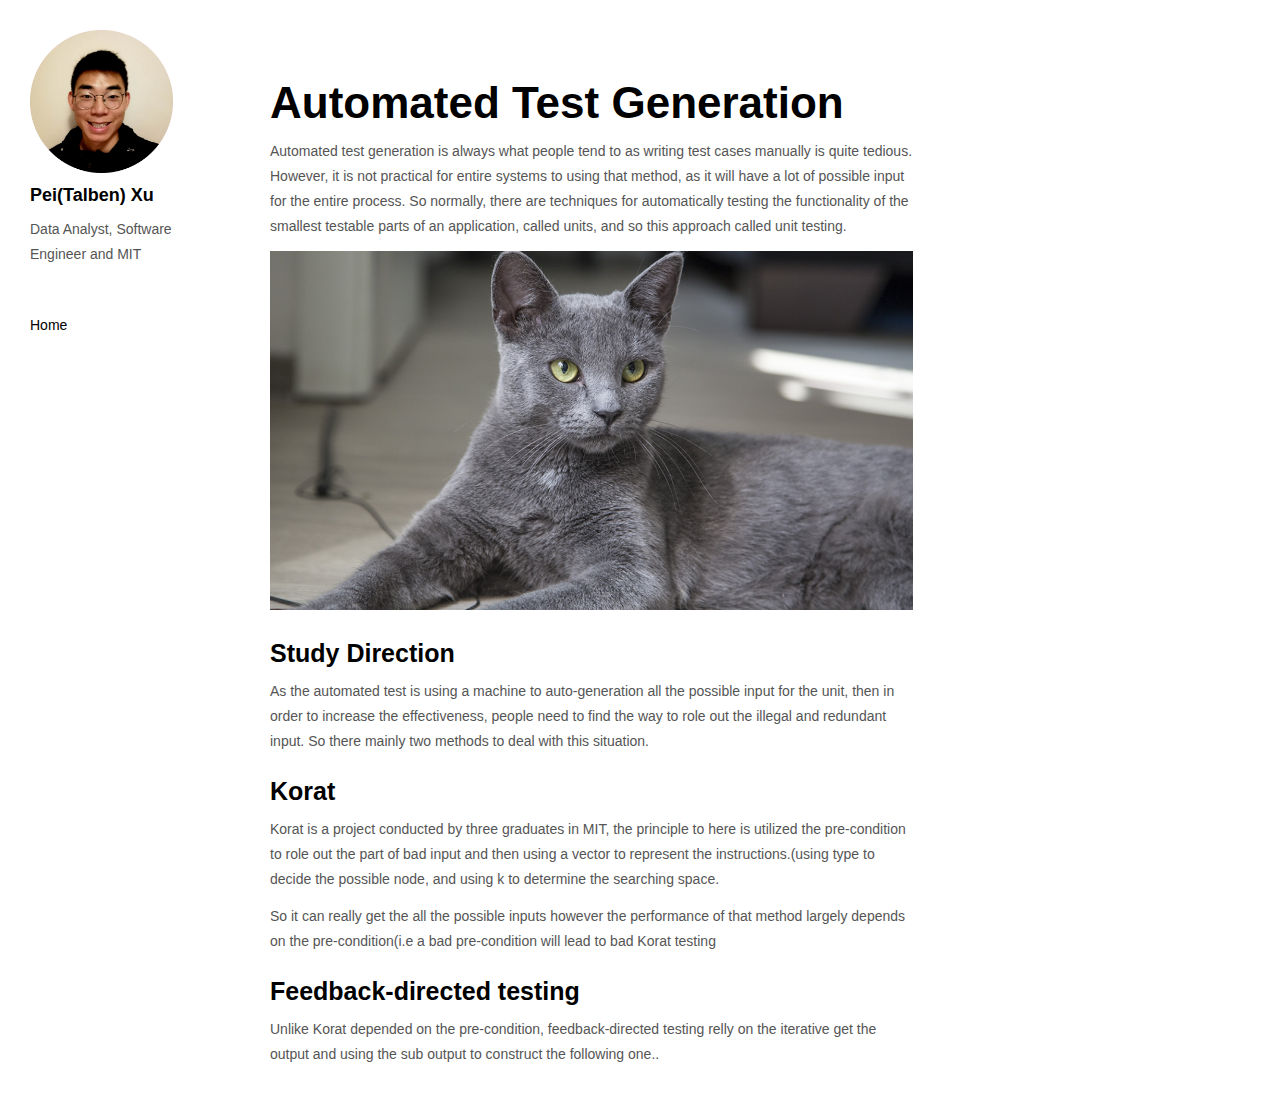
==== commit 2d96ce06: "profile picture" ====
--- a/automated-test-generation.html
+++ b/automated-test-generation.html
@@ -42,7 +42,7 @@
 							<img
 								class="img-responsive site-logo"
 								alt=""
-								src="./assets/images/mashup-logo.svg"
+								src="./assets/images/p.png"
 							/>
 							Pei(Talben) Xu
 						</a>
--- a/main.82cfd66e.css
+++ b/main.82cfd66e.css
@@ -1,9 +1,4976 @@
-@import url(https://fonts.googleapis.com/css?family=Cabin:400,700|Source+Sans+Pro:400,700);@import url(https://maxcdn.bootstrapcdn.com/font-awesome/4.7.0/css/font-awesome.min.css);/*!
+@import url(
+	https://fonts.googleapis.com/css?family=Cabin:400,
+	700|Source + Sans + Pro:400,
+	700
+);
+@import url(https://maxcdn.bootstrapcdn.com/font-awesome/4.7.0/css/font-awesome.min.css); /*!
  * Bootstrap v3.3.7 (http://getbootstrap.com)
  * Copyright 2011-2016 Twitter, Inc.
  * Licensed under MIT (https://github.com/twbs/bootstrap/blob/master/LICENSE)
  */
-/*! normalize.css v3.0.3 | MIT License | github.com/necolas/normalize.css */html{font-family:sans-serif;-ms-text-size-adjust:100%;-webkit-text-size-adjust:100%}body{margin:0}article,aside,details,figcaption,figure,footer,header,hgroup,main,menu,nav,section,summary{display:block}audio,canvas,progress,video{display:inline-block;vertical-align:baseline}audio:not([controls]){display:none;height:0}[hidden],template{display:none}a{background-color:transparent}a:active,a:hover{outline:0}abbr[title]{border-bottom:1px dotted}b,strong{font-weight:700}dfn{font-style:italic}h1{font-size:2em;margin:.67em 0}mark{background:#ff0;color:#000}small{font-size:80%}sub,sup{font-size:75%;line-height:0;position:relative;vertical-align:baseline}sup{top:-.5em}sub{bottom:-.25em}img{border:0}svg:not(:root){overflow:hidden}figure{margin:1em 40px}hr{box-sizing:content-box;height:0}pre{overflow:auto}code,kbd,pre,samp{font-family:monospace,monospace;font-size:1em}button,input,optgroup,select,textarea{color:inherit;font:inherit;margin:0}button{overflow:visible}button,select{text-transform:none}button,html input[type=button],input[type=reset],input[type=submit]{-webkit-appearance:button;cursor:pointer}button[disabled],html input[disabled]{cursor:default}button::-moz-focus-inner,input::-moz-focus-inner{border:0;padding:0}input{line-height:normal}input[type=checkbox],input[type=radio]{box-sizing:border-box;padding:0}input[type=number]::-webkit-inner-spin-button,input[type=number]::-webkit-outer-spin-button{height:auto}input[type=search]{-webkit-appearance:textfield;box-sizing:content-box}input[type=search]::-webkit-search-cancel-button,input[type=search]::-webkit-search-decoration{-webkit-appearance:none}fieldset{border:1px solid silver;margin:0 2px;padding:.35em .625em .75em}textarea{overflow:auto}optgroup{font-weight:700}table{border-collapse:collapse;border-spacing:0}td,th{padding:0}
+/*! normalize.css v3.0.3 | MIT License | github.com/necolas/normalize.css */
+html {
+	font-family: sans-serif;
+	-ms-text-size-adjust: 100%;
+	-webkit-text-size-adjust: 100%;
+}
+body {
+	margin: 0;
+}
+article,
+aside,
+details,
+figcaption,
+figure,
+footer,
+header,
+hgroup,
+main,
+menu,
+nav,
+section,
+summary {
+	display: block;
+}
+audio,
+canvas,
+progress,
+video {
+	display: inline-block;
+	vertical-align: baseline;
+}
+audio:not([controls]) {
+	display: none;
+	height: 0;
+}
+[hidden],
+template {
+	display: none;
+}
+a {
+	background-color: transparent;
+}
+a:active,
+a:hover {
+	outline: 0;
+}
+abbr[title] {
+	border-bottom: 1px dotted;
+}
+b,
+strong {
+	font-weight: 700;
+}
+dfn {
+	font-style: italic;
+}
+h1 {
+	font-size: 2em;
+	margin: 0.67em 0;
+}
+mark {
+	background: #ff0;
+	color: #000;
+}
+small {
+	font-size: 80%;
+}
+sub,
+sup {
+	font-size: 75%;
+	line-height: 0;
+	position: relative;
+	vertical-align: baseline;
+}
+sup {
+	top: -0.5em;
+}
+sub {
+	bottom: -0.25em;
+}
+img {
+	border: 0;
+}
+svg:not(:root) {
+	overflow: hidden;
+}
+figure {
+	margin: 1em 40px;
+}
+hr {
+	box-sizing: content-box;
+	height: 0;
+}
+pre {
+	overflow: auto;
+}
+code,
+kbd,
+pre,
+samp {
+	font-family: monospace, monospace;
+	font-size: 1em;
+}
+button,
+input,
+optgroup,
+select,
+textarea {
+	color: inherit;
+	font: inherit;
+	margin: 0;
+}
+button {
+	overflow: visible;
+}
+button,
+select {
+	text-transform: none;
+}
+button,
+html input[type='button'],
+input[type='reset'],
+input[type='submit'] {
+	-webkit-appearance: button;
+	cursor: pointer;
+}
+button[disabled],
+html input[disabled] {
+	cursor: default;
+}
+button::-moz-focus-inner,
+input::-moz-focus-inner {
+	border: 0;
+	padding: 0;
+}
+input {
+	line-height: normal;
+}
+input[type='checkbox'],
+input[type='radio'] {
+	box-sizing: border-box;
+	padding: 0;
+}
+input[type='number']::-webkit-inner-spin-button,
+input[type='number']::-webkit-outer-spin-button {
+	height: auto;
+}
+input[type='search'] {
+	-webkit-appearance: textfield;
+	box-sizing: content-box;
+}
+input[type='search']::-webkit-search-cancel-button,
+input[type='search']::-webkit-search-decoration {
+	-webkit-appearance: none;
+}
+fieldset {
+	border: 1px solid silver;
+	margin: 0 2px;
+	padding: 0.35em 0.625em 0.75em;
+}
+textarea {
+	overflow: auto;
+}
+optgroup {
+	font-weight: 700;
+}
+table {
+	border-collapse: collapse;
+	border-spacing: 0;
+}
+td,
+th {
+	padding: 0;
+}
 
-/*! Source: https://github.com/h5bp/html5-boilerplate/blob/master/src/css/main.css */@media print{*,:after,:before{background:transparent!important;color:#000!important;box-shadow:none!important;text-shadow:none!important}a,a:visited{text-decoration:underline}a[href]:after{content:" (" attr(href) ")"}abbr[title]:after{content:" (" attr(title) ")"}a[href^="#"]:after,a[href^="javascript:"]:after{content:""}blockquote,pre{border:1px solid #999;page-break-inside:avoid}thead{display:table-header-group}img,tr{page-break-inside:avoid}img{max-width:100%!important}h2,h3,p{orphans:3;widows:3}h2,h3{page-break-after:avoid}.navbar{display:none}.btn>.caret,.dropup>.btn>.caret{border-top-color:#000!important}.label{border:1px solid #000}.table{border-collapse:collapse!important}.table td,.table th{background-color:#fff!important}.table-bordered td,.table-bordered th{border:1px solid #ddd!important}}*,:after,:before{-webkit-box-sizing:border-box;-moz-box-sizing:border-box;box-sizing:border-box}html{font-size:10px;-webkit-tap-highlight-color:transparent}body{font-family:Source Sans Pro,Helvetica,Arial,sans-serif;font-size:14px;line-height:1.78;color:#555;background-color:#fff}button,input,select,textarea{font-family:inherit;font-size:inherit;line-height:inherit}a{color:#ff6360;text-decoration:none}a:focus,a:hover{color:#ff1814;text-decoration:underline}a:focus{outline:5px auto -webkit-focus-ring-color;outline-offset:-2px}figure{margin:0}img{vertical-align:middle}.img-responsive{display:block;max-width:100%;height:auto}.img-rounded{border-radius:2px}.img-thumbnail{padding:4px;line-height:1.78;background-color:#fff;border:1px solid #ddd;border-radius:2px;-webkit-transition:all .2s ease-in-out;-o-transition:all .2s ease-in-out;transition:all .2s ease-in-out;display:inline-block;max-width:100%;height:auto}.img-circle{border-radius:50%}hr{margin-top:24px;margin-bottom:24px;border:0;border-top:1px solid #eee}.sr-only{position:absolute;width:1px;height:1px;margin:-1px;padding:0;overflow:hidden;clip:rect(0,0,0,0);border:0}.sr-only-focusable:active,.sr-only-focusable:focus{position:static;width:auto;height:auto;margin:0;overflow:visible;clip:auto}[role=button]{cursor:pointer}.h1,.h2,.h3,.h4,.h5,.h6,h1,h2,h3,h4,h5,h6{font-family:Cabin,Helvetica,Arial,sans-serif;font-weight:700;line-height:1.1;color:#000}.h1 .small,.h1 small,.h2 .small,.h2 small,.h3 .small,.h3 small,.h4 .small,.h4 small,.h5 .small,.h5 small,.h6 .small,.h6 small,h1 .small,h1 small,h2 .small,h2 small,h3 .small,h3 small,h4 .small,h4 small,h5 .small,h5 small,h6 .small,h6 small{font-weight:400;line-height:1;color:#777}.h1,.h2,.h3,h1,h2,h3{margin-top:24px;margin-bottom:12px}.h1 .small,.h1 small,.h2 .small,.h2 small,.h3 .small,.h3 small,h1 .small,h1 small,h2 .small,h2 small,h3 .small,h3 small{font-size:65%}.h4,.h5,.h6,h4,h5,h6{margin-top:12px;margin-bottom:12px}.h4 .small,.h4 small,.h5 .small,.h5 small,.h6 .small,.h6 small,h4 .small,h4 small,h5 .small,h5 small,h6 .small,h6 small{font-size:75%}.h1,h1{font-size:44px}.h2,h2{font-size:33px}.h3,h3{font-size:25px}.h4,h4{font-size:19px}.h5,h5{font-size:14px}.h6,h6{font-size:12px}p{margin:0 0 12px}.lead{margin-bottom:24px;font-size:16px;font-weight:300;line-height:1.4}@media (min-width:768px){.lead{font-size:21px}}.small,small{font-size:85%}.mark,mark{background-color:#fcf8e3;padding:.2em}.text-left{text-align:left}.text-right{text-align:right}.text-center{text-align:center}.text-justify{text-align:justify}.text-nowrap{white-space:nowrap}.text-lowercase{text-transform:lowercase}.initialism,.text-uppercase{text-transform:uppercase}.text-capitalize{text-transform:capitalize}.text-muted{color:#777}.text-primary{color:#ff6360}a.text-primary:focus,a.text-primary:hover{color:#ff312d}.text-success{color:#fff}a.text-success:focus,a.text-success:hover{color:#e6e6e6}.text-info{color:#31708f}a.text-info:focus,a.text-info:hover{color:#245269}.text-warning{color:#8a6d3b}a.text-warning:focus,a.text-warning:hover{color:#66512c}.text-danger{color:#fff}a.text-danger:focus,a.text-danger:hover{color:#e6e6e6}.bg-primary{color:#fff;background-color:#ff6360}a.bg-primary:focus,a.bg-primary:hover{background-color:#ff312d}.bg-success{background-color:#57ce6e}a.bg-success:focus,a.bg-success:hover{background-color:#37bb50}.bg-info{background-color:#d9edf7}a.bg-info:focus,a.bg-info:hover{background-color:#afd9ee}.bg-warning{background-color:#fcf8e3}a.bg-warning:focus,a.bg-warning:hover{background-color:#f7ecb5}.bg-danger{background-color:#ee624b}a.bg-danger:focus,a.bg-danger:hover{background-color:#ea391c}.page-header{padding-bottom:11px;margin:48px 0 24px;border-bottom:1px solid #eee}ol,ul{margin-top:0;margin-bottom:12px}ol ol,ol ul,ul ol,ul ul{margin-bottom:0}.list-inline,.list-unstyled{padding-left:0;list-style:none}.list-inline{margin-left:-5px}.list-inline>li{display:inline-block;padding-left:5px;padding-right:5px}dl{margin-top:0;margin-bottom:24px}dd,dt{line-height:1.78}dt{font-weight:700}dd{margin-left:0}.dl-horizontal dd:after,.dl-horizontal dd:before{content:" ";display:table}.dl-horizontal dd:after{clear:both}@media (min-width:768px){.dl-horizontal dt{float:left;width:160px;clear:left;text-align:right;overflow:hidden;text-overflow:ellipsis;white-space:nowrap}.dl-horizontal dd{margin-left:180px}}abbr[data-original-title],abbr[title]{cursor:help;border-bottom:1px dotted #777}.initialism{font-size:90%}blockquote{padding:12px 24px;margin:0 0 24px;font-size:17.5px;border-left:5px solid #eee}blockquote ol:last-child,blockquote p:last-child,blockquote ul:last-child{margin-bottom:0}blockquote .small,blockquote footer,blockquote small{display:block;font-size:80%;line-height:1.78;color:#777}blockquote .small:before,blockquote footer:before,blockquote small:before{content:"\2014   \A0"}.blockquote-reverse,blockquote.pull-right{padding-right:15px;padding-left:0;border-right:5px solid #eee;border-left:0;text-align:right}.blockquote-reverse .small:before,.blockquote-reverse footer:before,.blockquote-reverse small:before,blockquote.pull-right .small:before,blockquote.pull-right footer:before,blockquote.pull-right small:before{content:""}.blockquote-reverse .small:after,.blockquote-reverse footer:after,.blockquote-reverse small:after,blockquote.pull-right .small:after,blockquote.pull-right footer:after,blockquote.pull-right small:after{content:"\A0   \2014"}address{margin-bottom:24px;font-style:normal;line-height:1.78}code,kbd,pre,samp{font-family:Menlo,Monaco,Consolas,Courier New,monospace}code{color:#c7254e;background-color:#f9f2f4}code,kbd{padding:2px 4px;font-size:90%;border-radius:2px}kbd{color:#fff;background-color:#333;box-shadow:inset 0 -1px 0 rgba(0,0,0,.25)}kbd kbd{padding:0;font-size:100%;font-weight:700;box-shadow:none}pre{display:block;padding:11.5px;margin:0 0 12px;font-size:13px;line-height:1.78;word-break:break-all;word-wrap:break-word;color:#333;background-color:#f5f5f5;border:1px solid #ccc;border-radius:2px}pre code{padding:0;font-size:inherit;color:inherit;white-space:pre-wrap;background-color:transparent;border-radius:0}.pre-scrollable{max-height:340px;overflow-y:scroll}.container{margin-right:auto;margin-left:auto;padding-left:15px;padding-right:15px}.container:after,.container:before{content:" ";display:table}.container:after{clear:both}@media (min-width:768px){.container{width:750px}}@media (min-width:992px){.container{width:970px}}@media (min-width:1200px){.container{width:1170px}}.container-fluid{margin-right:auto;margin-left:auto;padding-left:15px;padding-right:15px}.container-fluid:after,.container-fluid:before{content:" ";display:table}.container-fluid:after{clear:both}.row{margin-left:-15px;margin-right:-15px}.row:after,.row:before{content:" ";display:table}.row:after{clear:both}.col-lg-1,.col-lg-2,.col-lg-3,.col-lg-4,.col-lg-5,.col-lg-6,.col-lg-7,.col-lg-8,.col-lg-9,.col-lg-10,.col-lg-11,.col-lg-12,.col-md-1,.col-md-2,.col-md-3,.col-md-4,.col-md-5,.col-md-6,.col-md-7,.col-md-8,.col-md-9,.col-md-10,.col-md-11,.col-md-12,.col-sm-1,.col-sm-2,.col-sm-3,.col-sm-4,.col-sm-5,.col-sm-6,.col-sm-7,.col-sm-8,.col-sm-9,.col-sm-10,.col-sm-11,.col-sm-12,.col-xs-1,.col-xs-2,.col-xs-3,.col-xs-4,.col-xs-5,.col-xs-6,.col-xs-7,.col-xs-8,.col-xs-9,.col-xs-10,.col-xs-11,.col-xs-12{position:relative;min-height:1px;padding-left:15px;padding-right:15px}.col-xs-1,.col-xs-2,.col-xs-3,.col-xs-4,.col-xs-5,.col-xs-6,.col-xs-7,.col-xs-8,.col-xs-9,.col-xs-10,.col-xs-11,.col-xs-12{float:left}.col-xs-1{width:8.33333%}.col-xs-2{width:16.66667%}.col-xs-3{width:25%}.col-xs-4{width:33.33333%}.col-xs-5{width:41.66667%}.col-xs-6{width:50%}.col-xs-7{width:58.33333%}.col-xs-8{width:66.66667%}.col-xs-9{width:75%}.col-xs-10{width:83.33333%}.col-xs-11{width:91.66667%}.col-xs-12{width:100%}.col-xs-pull-0{right:auto}.col-xs-pull-1{right:8.33333%}.col-xs-pull-2{right:16.66667%}.col-xs-pull-3{right:25%}.col-xs-pull-4{right:33.33333%}.col-xs-pull-5{right:41.66667%}.col-xs-pull-6{right:50%}.col-xs-pull-7{right:58.33333%}.col-xs-pull-8{right:66.66667%}.col-xs-pull-9{right:75%}.col-xs-pull-10{right:83.33333%}.col-xs-pull-11{right:91.66667%}.col-xs-pull-12{right:100%}.col-xs-push-0{left:auto}.col-xs-push-1{left:8.33333%}.col-xs-push-2{left:16.66667%}.col-xs-push-3{left:25%}.col-xs-push-4{left:33.33333%}.col-xs-push-5{left:41.66667%}.col-xs-push-6{left:50%}.col-xs-push-7{left:58.33333%}.col-xs-push-8{left:66.66667%}.col-xs-push-9{left:75%}.col-xs-push-10{left:83.33333%}.col-xs-push-11{left:91.66667%}.col-xs-push-12{left:100%}.col-xs-offset-0{margin-left:0}.col-xs-offset-1{margin-left:8.33333%}.col-xs-offset-2{margin-left:16.66667%}.col-xs-offset-3{margin-left:25%}.col-xs-offset-4{margin-left:33.33333%}.col-xs-offset-5{margin-left:41.66667%}.col-xs-offset-6{margin-left:50%}.col-xs-offset-7{margin-left:58.33333%}.col-xs-offset-8{margin-left:66.66667%}.col-xs-offset-9{margin-left:75%}.col-xs-offset-10{margin-left:83.33333%}.col-xs-offset-11{margin-left:91.66667%}.col-xs-offset-12{margin-left:100%}@media (min-width:768px){.col-sm-1,.col-sm-2,.col-sm-3,.col-sm-4,.col-sm-5,.col-sm-6,.col-sm-7,.col-sm-8,.col-sm-9,.col-sm-10,.col-sm-11,.col-sm-12{float:left}.col-sm-1{width:8.33333%}.col-sm-2{width:16.66667%}.col-sm-3{width:25%}.col-sm-4{width:33.33333%}.col-sm-5{width:41.66667%}.col-sm-6{width:50%}.col-sm-7{width:58.33333%}.col-sm-8{width:66.66667%}.col-sm-9{width:75%}.col-sm-10{width:83.33333%}.col-sm-11{width:91.66667%}.col-sm-12{width:100%}.col-sm-pull-0{right:auto}.col-sm-pull-1{right:8.33333%}.col-sm-pull-2{right:16.66667%}.col-sm-pull-3{right:25%}.col-sm-pull-4{right:33.33333%}.col-sm-pull-5{right:41.66667%}.col-sm-pull-6{right:50%}.col-sm-pull-7{right:58.33333%}.col-sm-pull-8{right:66.66667%}.col-sm-pull-9{right:75%}.col-sm-pull-10{right:83.33333%}.col-sm-pull-11{right:91.66667%}.col-sm-pull-12{right:100%}.col-sm-push-0{left:auto}.col-sm-push-1{left:8.33333%}.col-sm-push-2{left:16.66667%}.col-sm-push-3{left:25%}.col-sm-push-4{left:33.33333%}.col-sm-push-5{left:41.66667%}.col-sm-push-6{left:50%}.col-sm-push-7{left:58.33333%}.col-sm-push-8{left:66.66667%}.col-sm-push-9{left:75%}.col-sm-push-10{left:83.33333%}.col-sm-push-11{left:91.66667%}.col-sm-push-12{left:100%}.col-sm-offset-0{margin-left:0}.col-sm-offset-1{margin-left:8.33333%}.col-sm-offset-2{margin-left:16.66667%}.col-sm-offset-3{margin-left:25%}.col-sm-offset-4{margin-left:33.33333%}.col-sm-offset-5{margin-left:41.66667%}.col-sm-offset-6{margin-left:50%}.col-sm-offset-7{margin-left:58.33333%}.col-sm-offset-8{margin-left:66.66667%}.col-sm-offset-9{margin-left:75%}.col-sm-offset-10{margin-left:83.33333%}.col-sm-offset-11{margin-left:91.66667%}.col-sm-offset-12{margin-left:100%}}@media (min-width:992px){.col-md-1,.col-md-2,.col-md-3,.col-md-4,.col-md-5,.col-md-6,.col-md-7,.col-md-8,.col-md-9,.col-md-10,.col-md-11,.col-md-12{float:left}.col-md-1{width:8.33333%}.col-md-2{width:16.66667%}.col-md-3{width:25%}.col-md-4{width:33.33333%}.col-md-5{width:41.66667%}.col-md-6{width:50%}.col-md-7{width:58.33333%}.col-md-8{width:66.66667%}.col-md-9{width:75%}.col-md-10{width:83.33333%}.col-md-11{width:91.66667%}.col-md-12{width:100%}.col-md-pull-0{right:auto}.col-md-pull-1{right:8.33333%}.col-md-pull-2{right:16.66667%}.col-md-pull-3{right:25%}.col-md-pull-4{right:33.33333%}.col-md-pull-5{right:41.66667%}.col-md-pull-6{right:50%}.col-md-pull-7{right:58.33333%}.col-md-pull-8{right:66.66667%}.col-md-pull-9{right:75%}.col-md-pull-10{right:83.33333%}.col-md-pull-11{right:91.66667%}.col-md-pull-12{right:100%}.col-md-push-0{left:auto}.col-md-push-1{left:8.33333%}.col-md-push-2{left:16.66667%}.col-md-push-3{left:25%}.col-md-push-4{left:33.33333%}.col-md-push-5{left:41.66667%}.col-md-push-6{left:50%}.col-md-push-7{left:58.33333%}.col-md-push-8{left:66.66667%}.col-md-push-9{left:75%}.col-md-push-10{left:83.33333%}.col-md-push-11{left:91.66667%}.col-md-push-12{left:100%}.col-md-offset-0{margin-left:0}.col-md-offset-1{margin-left:8.33333%}.col-md-offset-2{margin-left:16.66667%}.col-md-offset-3{margin-left:25%}.col-md-offset-4{margin-left:33.33333%}.col-md-offset-5{margin-left:41.66667%}.col-md-offset-6{margin-left:50%}.col-md-offset-7{margin-left:58.33333%}.col-md-offset-8{margin-left:66.66667%}.col-md-offset-9{margin-left:75%}.col-md-offset-10{margin-left:83.33333%}.col-md-offset-11{margin-left:91.66667%}.col-md-offset-12{margin-left:100%}}@media (min-width:1200px){.col-lg-1,.col-lg-2,.col-lg-3,.col-lg-4,.col-lg-5,.col-lg-6,.col-lg-7,.col-lg-8,.col-lg-9,.col-lg-10,.col-lg-11,.col-lg-12{float:left}.col-lg-1{width:8.33333%}.col-lg-2{width:16.66667%}.col-lg-3{width:25%}.col-lg-4{width:33.33333%}.col-lg-5{width:41.66667%}.col-lg-6{width:50%}.col-lg-7{width:58.33333%}.col-lg-8{width:66.66667%}.col-lg-9{width:75%}.col-lg-10{width:83.33333%}.col-lg-11{width:91.66667%}.col-lg-12{width:100%}.col-lg-pull-0{right:auto}.col-lg-pull-1{right:8.33333%}.col-lg-pull-2{right:16.66667%}.col-lg-pull-3{right:25%}.col-lg-pull-4{right:33.33333%}.col-lg-pull-5{right:41.66667%}.col-lg-pull-6{right:50%}.col-lg-pull-7{right:58.33333%}.col-lg-pull-8{right:66.66667%}.col-lg-pull-9{right:75%}.col-lg-pull-10{right:83.33333%}.col-lg-pull-11{right:91.66667%}.col-lg-pull-12{right:100%}.col-lg-push-0{left:auto}.col-lg-push-1{left:8.33333%}.col-lg-push-2{left:16.66667%}.col-lg-push-3{left:25%}.col-lg-push-4{left:33.33333%}.col-lg-push-5{left:41.66667%}.col-lg-push-6{left:50%}.col-lg-push-7{left:58.33333%}.col-lg-push-8{left:66.66667%}.col-lg-push-9{left:75%}.col-lg-push-10{left:83.33333%}.col-lg-push-11{left:91.66667%}.col-lg-push-12{left:100%}.col-lg-offset-0{margin-left:0}.col-lg-offset-1{margin-left:8.33333%}.col-lg-offset-2{margin-left:16.66667%}.col-lg-offset-3{margin-left:25%}.col-lg-offset-4{margin-left:33.33333%}.col-lg-offset-5{margin-left:41.66667%}.col-lg-offset-6{margin-left:50%}.col-lg-offset-7{margin-left:58.33333%}.col-lg-offset-8{margin-left:66.66667%}.col-lg-offset-9{margin-left:75%}.col-lg-offset-10{margin-left:83.33333%}.col-lg-offset-11{margin-left:91.66667%}.col-lg-offset-12{margin-left:100%}}table{background-color:transparent}caption{padding-top:8px;padding-bottom:8px;color:#777}caption,th{text-align:left}.table{width:100%;max-width:100%;margin-bottom:24px}.table>tbody>tr>td,.table>tbody>tr>th,.table>tfoot>tr>td,.table>tfoot>tr>th,.table>thead>tr>td,.table>thead>tr>th{padding:8px;line-height:1.78;vertical-align:top;border-top:1px solid #ddd}.table>thead>tr>th{vertical-align:bottom;border-bottom:2px solid #ddd}.table>caption+thead>tr:first-child>td,.table>caption+thead>tr:first-child>th,.table>colgroup+thead>tr:first-child>td,.table>colgroup+thead>tr:first-child>th,.table>thead:first-child>tr:first-child>td,.table>thead:first-child>tr:first-child>th{border-top:0}.table>tbody+tbody{border-top:2px solid #ddd}.table .table{background-color:#fff}.table-condensed>tbody>tr>td,.table-condensed>tbody>tr>th,.table-condensed>tfoot>tr>td,.table-condensed>tfoot>tr>th,.table-condensed>thead>tr>td,.table-condensed>thead>tr>th{padding:5px}.table-bordered,.table-bordered>tbody>tr>td,.table-bordered>tbody>tr>th,.table-bordered>tfoot>tr>td,.table-bordered>tfoot>tr>th,.table-bordered>thead>tr>td,.table-bordered>thead>tr>th{border:1px solid #ddd}.table-bordered>thead>tr>td,.table-bordered>thead>tr>th{border-bottom-width:2px}.table-striped>tbody>tr:nth-of-type(odd){background-color:#f9f9f9}.table-hover>tbody>tr:hover{background-color:#f5f5f5}table col[class*=col-]{position:static;float:none;display:table-column}table td[class*=col-],table th[class*=col-]{position:static;float:none;display:table-cell}.table>tbody>tr.active>td,.table>tbody>tr.active>th,.table>tbody>tr>td.active,.table>tbody>tr>th.active,.table>tfoot>tr.active>td,.table>tfoot>tr.active>th,.table>tfoot>tr>td.active,.table>tfoot>tr>th.active,.table>thead>tr.active>td,.table>thead>tr.active>th,.table>thead>tr>td.active,.table>thead>tr>th.active{background-color:#f5f5f5}.table-hover>tbody>tr.active:hover>td,.table-hover>tbody>tr.active:hover>th,.table-hover>tbody>tr:hover>.active,.table-hover>tbody>tr>td.active:hover,.table-hover>tbody>tr>th.active:hover{background-color:#e8e8e8}.table>tbody>tr.success>td,.table>tbody>tr.success>th,.table>tbody>tr>td.success,.table>tbody>tr>th.success,.table>tfoot>tr.success>td,.table>tfoot>tr.success>th,.table>tfoot>tr>td.success,.table>tfoot>tr>th.success,.table>thead>tr.success>td,.table>thead>tr.success>th,.table>thead>tr>td.success,.table>thead>tr>th.success{background-color:#57ce6e}.table-hover>tbody>tr.success:hover>td,.table-hover>tbody>tr.success:hover>th,.table-hover>tbody>tr:hover>.success,.table-hover>tbody>tr>td.success:hover,.table-hover>tbody>tr>th.success:hover{background-color:#43c85d}.table>tbody>tr.info>td,.table>tbody>tr.info>th,.table>tbody>tr>td.info,.table>tbody>tr>th.info,.table>tfoot>tr.info>td,.table>tfoot>tr.info>th,.table>tfoot>tr>td.info,.table>tfoot>tr>th.info,.table>thead>tr.info>td,.table>thead>tr.info>th,.table>thead>tr>td.info,.table>thead>tr>th.info{background-color:#d9edf7}.table-hover>tbody>tr.info:hover>td,.table-hover>tbody>tr.info:hover>th,.table-hover>tbody>tr:hover>.info,.table-hover>tbody>tr>td.info:hover,.table-hover>tbody>tr>th.info:hover{background-color:#c4e3f3}.table>tbody>tr.warning>td,.table>tbody>tr.warning>th,.table>tbody>tr>td.warning,.table>tbody>tr>th.warning,.table>tfoot>tr.warning>td,.table>tfoot>tr.warning>th,.table>tfoot>tr>td.warning,.table>tfoot>tr>th.warning,.table>thead>tr.warning>td,.table>thead>tr.warning>th,.table>thead>tr>td.warning,.table>thead>tr>th.warning{background-color:#fcf8e3}.table-hover>tbody>tr.warning:hover>td,.table-hover>tbody>tr.warning:hover>th,.table-hover>tbody>tr:hover>.warning,.table-hover>tbody>tr>td.warning:hover,.table-hover>tbody>tr>th.warning:hover{background-color:#faf2cc}.table>tbody>tr.danger>td,.table>tbody>tr.danger>th,.table>tbody>tr>td.danger,.table>tbody>tr>th.danger,.table>tfoot>tr.danger>td,.table>tfoot>tr.danger>th,.table>tfoot>tr>td.danger,.table>tfoot>tr>th.danger,.table>thead>tr.danger>td,.table>thead>tr.danger>th,.table>thead>tr>td.danger,.table>thead>tr>th.danger{background-color:#ee624b}.table-hover>tbody>tr.danger:hover>td,.table-hover>tbody>tr.danger:hover>th,.table-hover>tbody>tr:hover>.danger,.table-hover>tbody>tr>td.danger:hover,.table-hover>tbody>tr>th.danger:hover{background-color:#ec4e34}.table-responsive{overflow-x:auto;min-height:.01%}@media screen and (max-width:767px){.table-responsive{width:100%;margin-bottom:18px;overflow-y:hidden;-ms-overflow-style:-ms-autohiding-scrollbar;border:1px solid #ddd}.table-responsive>.table{margin-bottom:0}.table-responsive>.table>tbody>tr>td,.table-responsive>.table>tbody>tr>th,.table-responsive>.table>tfoot>tr>td,.table-responsive>.table>tfoot>tr>th,.table-responsive>.table>thead>tr>td,.table-responsive>.table>thead>tr>th{white-space:nowrap}.table-responsive>.table-bordered{border:0}.table-responsive>.table-bordered>tbody>tr>td:first-child,.table-responsive>.table-bordered>tbody>tr>th:first-child,.table-responsive>.table-bordered>tfoot>tr>td:first-child,.table-responsive>.table-bordered>tfoot>tr>th:first-child,.table-responsive>.table-bordered>thead>tr>td:first-child,.table-responsive>.table-bordered>thead>tr>th:first-child{border-left:0}.table-responsive>.table-bordered>tbody>tr>td:last-child,.table-responsive>.table-bordered>tbody>tr>th:last-child,.table-responsive>.table-bordered>tfoot>tr>td:last-child,.table-responsive>.table-bordered>tfoot>tr>th:last-child,.table-responsive>.table-bordered>thead>tr>td:last-child,.table-responsive>.table-bordered>thead>tr>th:last-child{border-right:0}.table-responsive>.table-bordered>tbody>tr:last-child>td,.table-responsive>.table-bordered>tbody>tr:last-child>th,.table-responsive>.table-bordered>tfoot>tr:last-child>td,.table-responsive>.table-bordered>tfoot>tr:last-child>th{border-bottom:0}}fieldset{margin:0;min-width:0}fieldset,legend{padding:0;border:0}legend{display:block;width:100%;margin-bottom:24px;font-size:21px;line-height:inherit;color:#333;border-bottom:1px solid #e5e5e5}label{display:inline-block;max-width:100%;margin-bottom:5px;font-weight:700}input[type=search]{-webkit-box-sizing:border-box;-moz-box-sizing:border-box;box-sizing:border-box}input[type=checkbox],input[type=radio]{margin:4px 0 0;margin-top:1px\9;line-height:normal}input[type=file]{display:block}input[type=range]{display:block;width:100%}select[multiple],select[size]{height:auto}input[type=checkbox]:focus,input[type=file]:focus,input[type=radio]:focus{outline:5px auto -webkit-focus-ring-color;outline-offset:-2px}output{padding-top:9px}.form-control,output{display:block;font-size:14px;line-height:1.78;color:#555}.form-control{width:100%;height:40px;padding:8px 20px;background-color:#fff;background-image:none;border:1px solid #000;border-radius:2px;-webkit-box-shadow:inset 0 1px 1px rgba(0,0,0,.075);box-shadow:inset 0 1px 1px rgba(0,0,0,.075);-webkit-transition:border-color .15s ease-in-out,box-shadow .15s ease-in-out;-o-transition:border-color ease-in-out .15s,box-shadow ease-in-out .15s;transition:border-color .15s ease-in-out,box-shadow .15s ease-in-out}.form-control:focus{border-color:#66afe9;-webkit-box-shadow:inset 0 1px 1px rgba(0,0,0,.075),0 0 8px rgba(102,175,233,.6);box-shadow:inset 0 1px 1px rgba(0,0,0,.075),0 0 8px rgba(102,175,233,.6)}.form-control::-moz-placeholder{color:#999;opacity:1}.form-control:-ms-input-placeholder{color:#999}.form-control::-webkit-input-placeholder{color:#999}.form-control::-ms-expand{border:0;background-color:transparent}.form-control[disabled],.form-control[readonly],fieldset[disabled] .form-control{background-color:#eee;opacity:1}.form-control[disabled],fieldset[disabled] .form-control{cursor:not-allowed}textarea.form-control{height:auto}input[type=search]{-webkit-appearance:none}@media screen and (-webkit-min-device-pixel-ratio:0){input[type=date].form-control,input[type=datetime-local].form-control,input[type=month].form-control,input[type=time].form-control{line-height:40px}.input-group-sm>.input-group-btn>input[type=date].btn,.input-group-sm>.input-group-btn>input[type=datetime-local].btn,.input-group-sm>.input-group-btn>input[type=month].btn,.input-group-sm>.input-group-btn>input[type=time].btn,.input-group-sm>input[type=date].form-control,.input-group-sm>input[type=date].input-group-addon,.input-group-sm>input[type=datetime-local].form-control,.input-group-sm>input[type=datetime-local].input-group-addon,.input-group-sm>input[type=month].form-control,.input-group-sm>input[type=month].input-group-addon,.input-group-sm>input[type=time].form-control,.input-group-sm>input[type=time].input-group-addon,.input-group-sm input[type=date],.input-group-sm input[type=datetime-local],.input-group-sm input[type=month],.input-group-sm input[type=time],input[type=date].input-sm,input[type=datetime-local].input-sm,input[type=month].input-sm,input[type=time].input-sm{line-height:30px}.input-group-lg>.input-group-btn>input[type=date].btn,.input-group-lg>.input-group-btn>input[type=datetime-local].btn,.input-group-lg>.input-group-btn>input[type=month].btn,.input-group-lg>.input-group-btn>input[type=time].btn,.input-group-lg>input[type=date].form-control,.input-group-lg>input[type=date].input-group-addon,.input-group-lg>input[type=datetime-local].form-control,.input-group-lg>input[type=datetime-local].input-group-addon,.input-group-lg>input[type=month].form-control,.input-group-lg>input[type=month].input-group-addon,.input-group-lg>input[type=time].form-control,.input-group-lg>input[type=time].input-group-addon,.input-group-lg input[type=date],.input-group-lg input[type=datetime-local],.input-group-lg input[type=month],.input-group-lg input[type=time],input[type=date].input-lg,input[type=datetime-local].input-lg,input[type=month].input-lg,input[type=time].input-lg{line-height:46px}}.form-group{margin-bottom:15px}.checkbox,.radio{position:relative;display:block;margin-top:10px;margin-bottom:10px}.checkbox label,.radio label{min-height:24px;padding-left:20px;margin-bottom:0;font-weight:400;cursor:pointer}.checkbox-inline input[type=checkbox],.checkbox input[type=checkbox],.radio-inline input[type=radio],.radio input[type=radio]{position:absolute;margin-left:-20px;margin-top:4px\9}.checkbox+.checkbox,.radio+.radio{margin-top:-5px}.checkbox-inline,.radio-inline{position:relative;display:inline-block;padding-left:20px;margin-bottom:0;vertical-align:middle;font-weight:400;cursor:pointer}.checkbox-inline+.checkbox-inline,.radio-inline+.radio-inline{margin-top:0;margin-left:10px}.checkbox-inline.disabled,.checkbox.disabled label,.radio-inline.disabled,.radio.disabled label,fieldset[disabled] .checkbox-inline,fieldset[disabled] .checkbox label,fieldset[disabled] .radio-inline,fieldset[disabled] .radio label,fieldset[disabled] input[type=checkbox],fieldset[disabled] input[type=radio],input[type=checkbox].disabled,input[type=checkbox][disabled],input[type=radio].disabled,input[type=radio][disabled]{cursor:not-allowed}.form-control-static{padding-top:9px;padding-bottom:9px;margin-bottom:0;min-height:38px}.form-control-static.input-lg,.form-control-static.input-sm,.input-group-lg>.form-control-static.form-control,.input-group-lg>.form-control-static.input-group-addon,.input-group-lg>.input-group-btn>.form-control-static.btn,.input-group-sm>.form-control-static.form-control,.input-group-sm>.form-control-static.input-group-addon,.input-group-sm>.input-group-btn>.form-control-static.btn{padding-left:0;padding-right:0}.input-group-sm>.form-control,.input-group-sm>.input-group-addon,.input-group-sm>.input-group-btn>.btn,.input-sm{height:30px;padding:5px 14px;font-size:12px;line-height:1.5;border-radius:2px}.input-group-sm>.input-group-btn>select.btn,.input-group-sm>select.form-control,.input-group-sm>select.input-group-addon,select.input-sm{height:30px;line-height:30px}.input-group-sm>.input-group-btn>select[multiple].btn,.input-group-sm>.input-group-btn>textarea.btn,.input-group-sm>select[multiple].form-control,.input-group-sm>select[multiple].input-group-addon,.input-group-sm>textarea.form-control,.input-group-sm>textarea.input-group-addon,select[multiple].input-sm,textarea.input-sm{height:auto}.form-group-sm .form-control{height:30px;padding:5px 14px;font-size:12px;line-height:1.5;border-radius:2px}.form-group-sm select.form-control{height:30px;line-height:30px}.form-group-sm select[multiple].form-control,.form-group-sm textarea.form-control{height:auto}.form-group-sm .form-control-static{height:30px;min-height:36px;padding:6px 14px;font-size:12px;line-height:1.5}.input-group-lg>.form-control,.input-group-lg>.input-group-addon,.input-group-lg>.input-group-btn>.btn,.input-lg{height:46px;padding:10px 24px;font-size:18px;line-height:1.33333;border-radius:2px}.input-group-lg>.input-group-btn>select.btn,.input-group-lg>select.form-control,.input-group-lg>select.input-group-addon,select.input-lg{height:46px;line-height:46px}.input-group-lg>.input-group-btn>select[multiple].btn,.input-group-lg>.input-group-btn>textarea.btn,.input-group-lg>select[multiple].form-control,.input-group-lg>select[multiple].input-group-addon,.input-group-lg>textarea.form-control,.input-group-lg>textarea.input-group-addon,select[multiple].input-lg,textarea.input-lg{height:auto}.form-group-lg .form-control{height:46px;padding:10px 24px;font-size:18px;line-height:1.33333;border-radius:2px}.form-group-lg select.form-control{height:46px;line-height:46px}.form-group-lg select[multiple].form-control,.form-group-lg textarea.form-control{height:auto}.form-group-lg .form-control-static{height:46px;min-height:42px;padding:11px 24px;font-size:18px;line-height:1.33333}.has-feedback{position:relative}.has-feedback .form-control{padding-right:50px}.form-control-feedback{position:absolute;top:0;right:0;z-index:2;display:block;width:40px;height:40px;line-height:40px;text-align:center;pointer-events:none}.form-group-lg .form-control+.form-control-feedback,.input-group-lg+.form-control-feedback,.input-group-lg>.form-control+.form-control-feedback,.input-group-lg>.input-group-addon+.form-control-feedback,.input-group-lg>.input-group-btn>.btn+.form-control-feedback,.input-lg+.form-control-feedback{width:46px;height:46px;line-height:46px}.form-group-sm .form-control+.form-control-feedback,.input-group-sm+.form-control-feedback,.input-group-sm>.form-control+.form-control-feedback,.input-group-sm>.input-group-addon+.form-control-feedback,.input-group-sm>.input-group-btn>.btn+.form-control-feedback,.input-sm+.form-control-feedback{width:30px;height:30px;line-height:30px}.has-success .checkbox,.has-success .checkbox-inline,.has-success.checkbox-inline label,.has-success.checkbox label,.has-success .control-label,.has-success .help-block,.has-success .radio,.has-success .radio-inline,.has-success.radio-inline label,.has-success.radio label{color:#fff}.has-success .form-control{border-color:#fff;-webkit-box-shadow:inset 0 1px 1px rgba(0,0,0,.075);box-shadow:inset 0 1px 1px rgba(0,0,0,.075)}.has-success .form-control:focus{border-color:#e6e6e6;-webkit-box-shadow:inset 0 1px 1px rgba(0,0,0,.075),0 0 6px #fff;box-shadow:inset 0 1px 1px rgba(0,0,0,.075),0 0 6px #fff}.has-success .input-group-addon{color:#fff;border-color:#fff;background-color:#57ce6e}.has-success .form-control-feedback{color:#fff}.has-warning .checkbox,.has-warning .checkbox-inline,.has-warning.checkbox-inline label,.has-warning.checkbox label,.has-warning .control-label,.has-warning .help-block,.has-warning .radio,.has-warning .radio-inline,.has-warning.radio-inline label,.has-warning.radio label{color:#8a6d3b}.has-warning .form-control{border-color:#8a6d3b;-webkit-box-shadow:inset 0 1px 1px rgba(0,0,0,.075);box-shadow:inset 0 1px 1px rgba(0,0,0,.075)}.has-warning .form-control:focus{border-color:#66512c;-webkit-box-shadow:inset 0 1px 1px rgba(0,0,0,.075),0 0 6px #c0a16b;box-shadow:inset 0 1px 1px rgba(0,0,0,.075),0 0 6px #c0a16b}.has-warning .input-group-addon{color:#8a6d3b;border-color:#8a6d3b;background-color:#fcf8e3}.has-warning .form-control-feedback{color:#8a6d3b}.has-error .checkbox,.has-error .checkbox-inline,.has-error.checkbox-inline label,.has-error.checkbox label,.has-error .control-label,.has-error .help-block,.has-error .radio,.has-error .radio-inline,.has-error.radio-inline label,.has-error.radio label{color:#fff}.has-error .form-control{border-color:#fff;-webkit-box-shadow:inset 0 1px 1px rgba(0,0,0,.075);box-shadow:inset 0 1px 1px rgba(0,0,0,.075)}.has-error .form-control:focus{border-color:#e6e6e6;-webkit-box-shadow:inset 0 1px 1px rgba(0,0,0,.075),0 0 6px #fff;box-shadow:inset 0 1px 1px rgba(0,0,0,.075),0 0 6px #fff}.has-error .input-group-addon{color:#fff;border-color:#fff;background-color:#ee624b}.has-error .form-control-feedback{color:#fff}.has-feedback label~.form-control-feedback{top:29px}.has-feedback label.sr-only~.form-control-feedback{top:0}.help-block{display:block;margin-top:5px;margin-bottom:10px;color:#959595}@media (min-width:768px){.form-inline .form-group{display:inline-block;margin-bottom:0;vertical-align:middle}.form-inline .form-control{display:inline-block;width:auto;vertical-align:middle}.form-inline .form-control-static{display:inline-block}.form-inline .input-group{display:inline-table;vertical-align:middle}.form-inline .input-group .form-control,.form-inline .input-group .input-group-addon,.form-inline .input-group .input-group-btn{width:auto}.form-inline .input-group>.form-control{width:100%}.form-inline .control-label{margin-bottom:0;vertical-align:middle}.form-inline .checkbox,.form-inline .radio{display:inline-block;margin-top:0;margin-bottom:0;vertical-align:middle}.form-inline .checkbox label,.form-inline .radio label{padding-left:0}.form-inline .checkbox input[type=checkbox],.form-inline .radio input[type=radio]{position:relative;margin-left:0}.form-inline .has-feedback .form-control-feedback{top:0}}.form-horizontal .checkbox,.form-horizontal .checkbox-inline,.form-horizontal .radio,.form-horizontal .radio-inline{margin-top:0;margin-bottom:0;padding-top:9px}.form-horizontal .checkbox,.form-horizontal .radio{min-height:33px}.form-horizontal .form-group{margin-left:-15px;margin-right:-15px}.form-horizontal .form-group:after,.form-horizontal .form-group:before{content:" ";display:table}.form-horizontal .form-group:after{clear:both}@media (min-width:768px){.form-horizontal .control-label{text-align:right;margin-bottom:0;padding-top:9px}}.form-horizontal .has-feedback .form-control-feedback{right:15px}@media (min-width:768px){.form-horizontal .form-group-lg .control-label{padding-top:11px;font-size:18px}}@media (min-width:768px){.form-horizontal .form-group-sm .control-label{padding-top:6px;font-size:12px}}.btn{display:inline-block;margin-bottom:0;font-weight:400;text-align:center;vertical-align:middle;touch-action:manipulation;cursor:pointer;background-image:none;border:1px solid transparent;white-space:nowrap;padding:8px 20px;font-size:14px;line-height:1.78;border-radius:50px;-webkit-user-select:none;-moz-user-select:none;-ms-user-select:none;user-select:none}.btn.active.focus,.btn.active:focus,.btn.focus,.btn:active.focus,.btn:active:focus,.btn:focus{outline:5px auto -webkit-focus-ring-color;outline-offset:-2px}.btn.focus,.btn:focus,.btn:hover{color:#333;text-decoration:none}.btn.active,.btn:active{outline:0;background-image:none;-webkit-box-shadow:inset 0 3px 5px rgba(0,0,0,.125);box-shadow:inset 0 3px 5px rgba(0,0,0,.125)}.btn.disabled,.btn[disabled],fieldset[disabled] .btn{cursor:not-allowed;opacity:.65;filter:alpha(opacity=65);-webkit-box-shadow:none;box-shadow:none}a.btn.disabled,fieldset[disabled] a.btn{pointer-events:none}.btn-default{color:#333;background-color:#fff;border-color:#333}.btn-default.focus,.btn-default:focus{color:#333;background-color:#e6e6e6;border-color:#000}.btn-default.active,.btn-default:active,.btn-default:hover,.open>.btn-default.dropdown-toggle{color:#333;background-color:#e6e6e6;border-color:#141414}.btn-default.active.focus,.btn-default.active:focus,.btn-default.active:hover,.btn-default:active.focus,.btn-default:active:focus,.btn-default:active:hover,.open>.btn-default.dropdown-toggle.focus,.open>.btn-default.dropdown-toggle:focus,.open>.btn-default.dropdown-toggle:hover{color:#333;background-color:#d4d4d4;border-color:#000}.btn-default.active,.btn-default:active,.open>.btn-default.dropdown-toggle{background-image:none}.btn-default.disabled.focus,.btn-default.disabled:focus,.btn-default.disabled:hover,.btn-default[disabled].focus,.btn-default[disabled]:focus,.btn-default[disabled]:hover,fieldset[disabled] .btn-default.focus,fieldset[disabled] .btn-default:focus,fieldset[disabled] .btn-default:hover{background-color:#fff;border-color:#333}.btn-default .badge{color:#fff;background-color:#333}.btn-primary{color:#fff;background-color:#ff6360;border-color:#ff6360}.btn-primary.focus,.btn-primary:focus{color:#fff;background-color:#ff312d;border-color:#e00400}.btn-primary.active,.btn-primary:active,.btn-primary:hover,.open>.btn-primary.dropdown-toggle{color:#fff;background-color:#ff312d;border-color:#ff2723}.btn-primary.active.focus,.btn-primary.active:focus,.btn-primary.active:hover,.btn-primary:active.focus,.btn-primary:active:focus,.btn-primary:active:hover,.open>.btn-primary.dropdown-toggle.focus,.open>.btn-primary.dropdown-toggle:focus,.open>.btn-primary.dropdown-toggle:hover{color:#fff;background-color:#ff0e09;border-color:#e00400}.btn-primary.active,.btn-primary:active,.open>.btn-primary.dropdown-toggle{background-image:none}.btn-primary.disabled.focus,.btn-primary.disabled:focus,.btn-primary.disabled:hover,.btn-primary[disabled].focus,.btn-primary[disabled]:focus,.btn-primary[disabled]:hover,fieldset[disabled] .btn-primary.focus,fieldset[disabled] .btn-primary:focus,fieldset[disabled] .btn-primary:hover{background-color:#ff6360;border-color:#ff6360}.btn-primary .badge{color:#ff6360;background-color:#fff}.btn-success{color:#fff;background-color:#5cb85c;border-color:#5cb85c}.btn-success.focus,.btn-success:focus{color:#fff;background-color:#449d44;border-color:#2d672d}.btn-success.active,.btn-success:active,.btn-success:hover,.open>.btn-success.dropdown-toggle{color:#fff;background-color:#449d44;border-color:#419641}.btn-success.active.focus,.btn-success.active:focus,.btn-success.active:hover,.btn-success:active.focus,.btn-success:active:focus,.btn-success:active:hover,.open>.btn-success.dropdown-toggle.focus,.open>.btn-success.dropdown-toggle:focus,.open>.btn-success.dropdown-toggle:hover{color:#fff;background-color:#398439;border-color:#2d672d}.btn-success.active,.btn-success:active,.open>.btn-success.dropdown-toggle{background-image:none}.btn-success.disabled.focus,.btn-success.disabled:focus,.btn-success.disabled:hover,.btn-success[disabled].focus,.btn-success[disabled]:focus,.btn-success[disabled]:hover,fieldset[disabled] .btn-success.focus,fieldset[disabled] .btn-success:focus,fieldset[disabled] .btn-success:hover{background-color:#5cb85c;border-color:#5cb85c}.btn-success .badge{color:#5cb85c;background-color:#fff}.btn-info{color:#fff;background-color:#f8bb56;border-color:#f8bb56}.btn-info.focus,.btn-info:focus{color:#fff;background-color:#f6a725;border-color:#c67f08}.btn-info.active,.btn-info:active,.btn-info:hover,.open>.btn-info.dropdown-toggle{color:#fff;background-color:#f6a725;border-color:#f6a31b}.btn-info.active.focus,.btn-info.active:focus,.btn-info.active:hover,.btn-info:active.focus,.btn-info:active:focus,.btn-info:active:hover,.open>.btn-info.dropdown-toggle.focus,.open>.btn-info.dropdown-toggle:focus,.open>.btn-info.dropdown-toggle:hover{color:#fff;background-color:#ed980a;border-color:#c67f08}.btn-info.active,.btn-info:active,.open>.btn-info.dropdown-toggle{background-image:none}.btn-info.disabled.focus,.btn-info.disabled:focus,.btn-info.disabled:hover,.btn-info[disabled].focus,.btn-info[disabled]:focus,.btn-info[disabled]:hover,fieldset[disabled] .btn-info.focus,fieldset[disabled] .btn-info:focus,fieldset[disabled] .btn-info:hover{background-color:#f8bb56;border-color:#f8bb56}.btn-info .badge{color:#f8bb56;background-color:#fff}.btn-warning{color:#fff;background-color:#f0ad4e;border-color:#f0ad4e}.btn-warning.focus,.btn-warning:focus{color:#fff;background-color:#ec971f;border-color:#b06d0f}.btn-warning.active,.btn-warning:active,.btn-warning:hover,.open>.btn-warning.dropdown-toggle{color:#fff;background-color:#ec971f;border-color:#eb9316}.btn-warning.active.focus,.btn-warning.active:focus,.btn-warning.active:hover,.btn-warning:active.focus,.btn-warning:active:focus,.btn-warning:active:hover,.open>.btn-warning.dropdown-toggle.focus,.open>.btn-warning.dropdown-toggle:focus,.open>.btn-warning.dropdown-toggle:hover{color:#fff;background-color:#d58512;border-color:#b06d0f}.btn-warning.active,.btn-warning:active,.open>.btn-warning.dropdown-toggle{background-image:none}.btn-warning.disabled.focus,.btn-warning.disabled:focus,.btn-warning.disabled:hover,.btn-warning[disabled].focus,.btn-warning[disabled]:focus,.btn-warning[disabled]:hover,fieldset[disabled] .btn-warning.focus,fieldset[disabled] .btn-warning:focus,fieldset[disabled] .btn-warning:hover{background-color:#f0ad4e;border-color:#f0ad4e}.btn-warning .badge{color:#f0ad4e;background-color:#fff}.btn-danger{color:#fff;background-color:#d9534f;border-color:#d9534f}.btn-danger.focus,.btn-danger:focus{color:#fff;background-color:#c9302c;border-color:#8b211e}.btn-danger.active,.btn-danger:active,.btn-danger:hover,.open>.btn-danger.dropdown-toggle{color:#fff;background-color:#c9302c;border-color:#c12e2a}.btn-danger.active.focus,.btn-danger.active:focus,.btn-danger.active:hover,.btn-danger:active.focus,.btn-danger:active:focus,.btn-danger:active:hover,.open>.btn-danger.dropdown-toggle.focus,.open>.btn-danger.dropdown-toggle:focus,.open>.btn-danger.dropdown-toggle:hover{color:#fff;background-color:#ac2925;border-color:#8b211e}.btn-danger.active,.btn-danger:active,.open>.btn-danger.dropdown-toggle{background-image:none}.btn-danger.disabled.focus,.btn-danger.disabled:focus,.btn-danger.disabled:hover,.btn-danger[disabled].focus,.btn-danger[disabled]:focus,.btn-danger[disabled]:hover,fieldset[disabled] .btn-danger.focus,fieldset[disabled] .btn-danger:focus,fieldset[disabled] .btn-danger:hover{background-color:#d9534f;border-color:#d9534f}.btn-danger .badge{color:#d9534f;background-color:#fff}.btn-link{color:#ff6360;font-weight:400;border-radius:0}.btn-link,.btn-link.active,.btn-link:active,.btn-link[disabled],fieldset[disabled] .btn-link{background-color:transparent;-webkit-box-shadow:none;box-shadow:none}.btn-link,.btn-link:active,.btn-link:focus,.btn-link:hover{border-color:transparent}.btn-link:focus,.btn-link:hover{color:#ff1814;text-decoration:underline;background-color:transparent}.btn-link[disabled]:focus,.btn-link[disabled]:hover,fieldset[disabled] .btn-link:focus,fieldset[disabled] .btn-link:hover{color:#777;text-decoration:none}.btn-group-lg>.btn,.btn-lg{padding:10px 24px;font-size:18px;line-height:1.33333;border-radius:50px}.btn-group-sm>.btn,.btn-sm{padding:5px 14px;font-size:12px;line-height:1.5;border-radius:50px}.btn-group-xs>.btn,.btn-xs{padding:1px 5px;font-size:12px;line-height:1.5;border-radius:50px}.btn-block{display:block;width:100%}.btn-block+.btn-block{margin-top:5px}input[type=button].btn-block,input[type=reset].btn-block,input[type=submit].btn-block{width:100%}.fade{opacity:0;-webkit-transition:opacity .15s linear;-o-transition:opacity .15s linear;transition:opacity .15s linear}.fade.in{opacity:1}.collapse{display:none}.collapse.in{display:block}tr.collapse.in{display:table-row}tbody.collapse.in{display:table-row-group}.collapsing{position:relative;height:0;overflow:hidden;-webkit-transition-property:height,visibility;transition-property:height,visibility;-webkit-transition-duration:.35s;transition-duration:.35s;-webkit-transition-timing-function:ease;transition-timing-function:ease}.caret{display:inline-block;width:0;height:0;margin-left:2px;vertical-align:middle;border-top:4px dashed;border-top:4px solid\9;border-right:4px solid transparent;border-left:4px solid transparent}.dropdown,.dropup{position:relative}.dropdown-toggle:focus{outline:0}.dropdown-menu{position:absolute;top:100%;left:0;z-index:1000;display:none;float:left;min-width:160px;padding:5px 0;margin:2px 0 0;list-style:none;font-size:14px;text-align:left;background-color:#fff;border:1px solid #ccc;border:1px solid rgba(0,0,0,.15);border-radius:2px;-webkit-box-shadow:0 6px 12px rgba(0,0,0,.175);box-shadow:0 6px 12px rgba(0,0,0,.175);background-clip:padding-box}.dropdown-menu.pull-right{right:0;left:auto}.dropdown-menu .divider{height:1px;margin:11px 0;overflow:hidden;background-color:#e5e5e5}.dropdown-menu>li>a{display:block;padding:3px 20px;clear:both;font-weight:400;line-height:1.78;color:#333;white-space:nowrap}.dropdown-menu>li>a:focus,.dropdown-menu>li>a:hover{text-decoration:none;color:#262626;background-color:#f5f5f5}.dropdown-menu>.active>a,.dropdown-menu>.active>a:focus,.dropdown-menu>.active>a:hover{color:#fff;text-decoration:none;outline:0;background-color:#ff6360}.dropdown-menu>.disabled>a,.dropdown-menu>.disabled>a:focus,.dropdown-menu>.disabled>a:hover{color:#777}.dropdown-menu>.disabled>a:focus,.dropdown-menu>.disabled>a:hover{text-decoration:none;background-color:transparent;background-image:none;filter:progid:DXImageTransform.Microsoft.gradient(enabled = false);cursor:not-allowed}.open>.dropdown-menu{display:block}.open>a{outline:0}.dropdown-menu-right{left:auto;right:0}.dropdown-menu-left{left:0;right:auto}.dropdown-header{display:block;padding:3px 20px;font-size:12px;line-height:1.78;color:#777;white-space:nowrap}.dropdown-backdrop{position:fixed;left:0;right:0;bottom:0;top:0;z-index:990}.pull-right>.dropdown-menu{right:0;left:auto}.dropup .caret,.navbar-fixed-bottom .dropdown .caret{border-top:0;border-bottom:4px dashed;border-bottom:4px solid\9;content:""}.dropup .dropdown-menu,.navbar-fixed-bottom .dropdown .dropdown-menu{top:auto;bottom:100%;margin-bottom:2px}@media (min-width:768px){.navbar-right .dropdown-menu{right:0;left:auto}.navbar-right .dropdown-menu-left{left:0;right:auto}}.btn-group,.btn-group-vertical{position:relative;display:inline-block;vertical-align:middle}.btn-group-vertical>.btn,.btn-group>.btn{position:relative;float:left}.btn-group-vertical>.btn.active,.btn-group-vertical>.btn:active,.btn-group-vertical>.btn:focus,.btn-group-vertical>.btn:hover,.btn-group>.btn.active,.btn-group>.btn:active,.btn-group>.btn:focus,.btn-group>.btn:hover{z-index:2}.btn-group .btn+.btn,.btn-group .btn+.btn-group,.btn-group .btn-group+.btn,.btn-group .btn-group+.btn-group{margin-left:-1px}.btn-toolbar{margin-left:-5px}.btn-toolbar:after,.btn-toolbar:before{content:" ";display:table}.btn-toolbar:after{clear:both}.btn-toolbar .btn,.btn-toolbar .btn-group,.btn-toolbar .input-group{float:left}.btn-toolbar>.btn,.btn-toolbar>.btn-group,.btn-toolbar>.input-group{margin-left:5px}.btn-group>.btn:not(:first-child):not(:last-child):not(.dropdown-toggle){border-radius:0}.btn-group>.btn:first-child{margin-left:0}.btn-group>.btn:first-child:not(:last-child):not(.dropdown-toggle){border-bottom-right-radius:0;border-top-right-radius:0}.btn-group>.btn:last-child:not(:first-child),.btn-group>.dropdown-toggle:not(:first-child){border-bottom-left-radius:0;border-top-left-radius:0}.btn-group>.btn-group{float:left}.btn-group>.btn-group:not(:first-child):not(:last-child)>.btn{border-radius:0}.btn-group>.btn-group:first-child:not(:last-child)>.btn:last-child,.btn-group>.btn-group:first-child:not(:last-child)>.dropdown-toggle{border-bottom-right-radius:0;border-top-right-radius:0}.btn-group>.btn-group:last-child:not(:first-child)>.btn:first-child{border-bottom-left-radius:0;border-top-left-radius:0}.btn-group .dropdown-toggle:active,.btn-group.open .dropdown-toggle{outline:0}.btn-group>.btn+.dropdown-toggle{padding-left:8px;padding-right:8px}.btn-group-lg.btn-group>.btn+.dropdown-toggle,.btn-group>.btn-lg+.dropdown-toggle{padding-left:12px;padding-right:12px}.btn-group.open .dropdown-toggle{-webkit-box-shadow:inset 0 3px 5px rgba(0,0,0,.125);box-shadow:inset 0 3px 5px rgba(0,0,0,.125)}.btn-group.open .dropdown-toggle.btn-link{-webkit-box-shadow:none;box-shadow:none}.btn .caret{margin-left:0}.btn-group-lg>.btn .caret,.btn-lg .caret{border-width:5px 5px 0;border-bottom-width:0}.dropup .btn-group-lg>.btn .caret,.dropup .btn-lg .caret{border-width:0 5px 5px}.btn-group-vertical>.btn,.btn-group-vertical>.btn-group,.btn-group-vertical>.btn-group>.btn{display:block;float:none;width:100%;max-width:100%}.btn-group-vertical>.btn-group:after,.btn-group-vertical>.btn-group:before{content:" ";display:table}.btn-group-vertical>.btn-group:after{clear:both}.btn-group-vertical>.btn-group>.btn{float:none}.btn-group-vertical>.btn+.btn,.btn-group-vertical>.btn+.btn-group,.btn-group-vertical>.btn-group+.btn,.btn-group-vertical>.btn-group+.btn-group{margin-top:-1px;margin-left:0}.btn-group-vertical>.btn:not(:first-child):not(:last-child){border-radius:0}.btn-group-vertical>.btn:first-child:not(:last-child){border-top-right-radius:50px;border-top-left-radius:50px;border-bottom-right-radius:0;border-bottom-left-radius:0}.btn-group-vertical>.btn:last-child:not(:first-child){border-top-right-radius:0;border-top-left-radius:0;border-bottom-right-radius:50px;border-bottom-left-radius:50px}.btn-group-vertical>.btn-group:not(:first-child):not(:last-child)>.btn{border-radius:0}.btn-group-vertical>.btn-group:first-child:not(:last-child)>.btn:last-child,.btn-group-vertical>.btn-group:first-child:not(:last-child)>.dropdown-toggle{border-bottom-right-radius:0;border-bottom-left-radius:0}.btn-group-vertical>.btn-group:last-child:not(:first-child)>.btn:first-child{border-top-right-radius:0;border-top-left-radius:0}.btn-group-justified{display:table;width:100%;table-layout:fixed;border-collapse:separate}.btn-group-justified>.btn,.btn-group-justified>.btn-group{float:none;display:table-cell;width:1%}.btn-group-justified>.btn-group .btn{width:100%}.btn-group-justified>.btn-group .dropdown-menu{left:auto}[data-toggle=buttons]>.btn-group>.btn input[type=checkbox],[data-toggle=buttons]>.btn-group>.btn input[type=radio],[data-toggle=buttons]>.btn input[type=checkbox],[data-toggle=buttons]>.btn input[type=radio]{position:absolute;clip:rect(0,0,0,0);pointer-events:none}.input-group{position:relative;display:table;border-collapse:separate}.input-group[class*=col-]{float:none;padding-left:0;padding-right:0}.input-group .form-control{position:relative;z-index:2;float:left;width:100%;margin-bottom:0}.input-group .form-control:focus{z-index:3}.input-group-addon,.input-group-btn,.input-group .form-control{display:table-cell}.input-group-addon:not(:first-child):not(:last-child),.input-group-btn:not(:first-child):not(:last-child),.input-group .form-control:not(:first-child):not(:last-child){border-radius:0}.input-group-addon,.input-group-btn{width:1%;white-space:nowrap;vertical-align:middle}.input-group-addon{padding:8px 20px;font-size:14px;font-weight:400;line-height:1;color:#555;text-align:center;background-color:#eee;border:1px solid #000;border-radius:2px}.input-group-addon.input-sm,.input-group-sm>.input-group-addon,.input-group-sm>.input-group-btn>.input-group-addon.btn{padding:5px 14px;font-size:12px;border-radius:2px}.input-group-addon.input-lg,.input-group-lg>.input-group-addon,.input-group-lg>.input-group-btn>.input-group-addon.btn{padding:10px 24px;font-size:18px;border-radius:2px}.input-group-addon input[type=checkbox],.input-group-addon input[type=radio]{margin-top:0}.input-group-addon:first-child,.input-group-btn:first-child>.btn,.input-group-btn:first-child>.btn-group>.btn,.input-group-btn:first-child>.dropdown-toggle,.input-group-btn:last-child>.btn-group:not(:last-child)>.btn,.input-group-btn:last-child>.btn:not(:last-child):not(.dropdown-toggle),.input-group .form-control:first-child{border-bottom-right-radius:0;border-top-right-radius:0}.input-group-addon:first-child{border-right:0}.input-group-addon:last-child,.input-group-btn:first-child>.btn-group:not(:first-child)>.btn,.input-group-btn:first-child>.btn:not(:first-child),.input-group-btn:last-child>.btn,.input-group-btn:last-child>.btn-group>.btn,.input-group-btn:last-child>.dropdown-toggle,.input-group .form-control:last-child{border-bottom-left-radius:0;border-top-left-radius:0}.input-group-addon:last-child{border-left:0}.input-group-btn{font-size:0;white-space:nowrap}.input-group-btn,.input-group-btn>.btn{position:relative}.input-group-btn>.btn+.btn{margin-left:-1px}.input-group-btn>.btn:active,.input-group-btn>.btn:focus,.input-group-btn>.btn:hover{z-index:2}.input-group-btn:first-child>.btn,.input-group-btn:first-child>.btn-group{margin-right:-1px}.input-group-btn:last-child>.btn,.input-group-btn:last-child>.btn-group{z-index:2;margin-left:-1px}.nav{margin-bottom:0;padding-left:0;list-style:none}.nav:after,.nav:before{content:" ";display:table}.nav:after{clear:both}.nav>li,.nav>li>a{position:relative;display:block}.nav>li>a{padding:5px 0}.nav>li>a:focus,.nav>li>a:hover{text-decoration:none;background-color:transparent}.nav>li.disabled>a{color:#777}.nav>li.disabled>a:focus,.nav>li.disabled>a:hover{color:#777;text-decoration:none;background-color:transparent;cursor:not-allowed}.nav .open>a,.nav .open>a:focus,.nav .open>a:hover{background-color:transparent;border-color:#ff6360}.nav .nav-divider{height:1px;margin:11px 0;overflow:hidden;background-color:#e5e5e5}.nav>li>a>img{max-width:none}.nav-tabs{border-bottom:1px solid #ddd}.nav-tabs>li{float:left;margin-bottom:-1px}.nav-tabs>li>a{margin-right:2px;line-height:1.78;border:1px solid transparent;border-radius:2px 2px 0 0}.nav-tabs>li>a:hover{border-color:#eee #eee #ddd}.nav-tabs>li.active>a,.nav-tabs>li.active>a:focus,.nav-tabs>li.active>a:hover{color:#555;background-color:#fff;border:1px solid #ddd;border-bottom-color:transparent;cursor:default}.nav-pills>li{float:left}.nav-pills>li>a{border-radius:2px}.nav-pills>li+li{margin-left:2px}.nav-pills>li.active>a,.nav-pills>li.active>a:focus,.nav-pills>li.active>a:hover{color:#fff;background-color:#ff6360}.nav-stacked>li{float:none}.nav-stacked>li+li{margin-top:2px;margin-left:0}.nav-justified,.nav-tabs.nav-justified{width:100%}.nav-justified>li,.nav-tabs.nav-justified>li{float:none}.nav-justified>li>a,.nav-tabs.nav-justified>li>a{text-align:center;margin-bottom:5px}.nav-justified>.dropdown .dropdown-menu{top:auto;left:auto}@media (min-width:768px){.nav-justified>li,.nav-tabs.nav-justified>li{display:table-cell;width:1%}.nav-justified>li>a,.nav-tabs.nav-justified>li>a{margin-bottom:0}}.nav-tabs-justified,.nav-tabs.nav-justified{border-bottom:0}.nav-tabs-justified>li>a,.nav-tabs.nav-justified>li>a{margin-right:0;border-radius:2px}.nav-tabs-justified>.active>a,.nav-tabs-justified>.active>a:focus,.nav-tabs-justified>.active>a:hover,.nav-tabs.nav-justified>.active>a,.nav-tabs.nav-justified>.active>a:focus,.nav-tabs.nav-justified>.active>a:hover{border:1px solid #ddd}@media (min-width:768px){.nav-tabs-justified>li>a,.nav-tabs.nav-justified>li>a{border-bottom:1px solid #ddd;border-radius:2px 2px 0 0}.nav-tabs-justified>.active>a,.nav-tabs-justified>.active>a:focus,.nav-tabs-justified>.active>a:hover,.nav-tabs.nav-justified>.active>a,.nav-tabs.nav-justified>.active>a:focus,.nav-tabs.nav-justified>.active>a:hover{border-bottom-color:#fff}}.tab-content>.tab-pane{display:none}.tab-content>.active{display:block}.nav-tabs .dropdown-menu{margin-top:-1px;border-top-right-radius:0;border-top-left-radius:0}.navbar{position:relative;min-height:50px;margin-bottom:24px;border:1px solid transparent}.navbar:after,.navbar:before{content:" ";display:table}.navbar:after{clear:both}@media (min-width:768px){.navbar{border-radius:2px}}.navbar-header:after,.navbar-header:before{content:" ";display:table}.navbar-header:after{clear:both}@media (min-width:768px){.navbar-header{float:left}}.navbar-collapse{overflow-x:visible;padding-right:15px;padding-left:15px;border-top:1px solid transparent;box-shadow:inset 0 1px 0 hsla(0,0%,100%,.1);-webkit-overflow-scrolling:touch}.navbar-collapse:after,.navbar-collapse:before{content:" ";display:table}.navbar-collapse:after{clear:both}.navbar-collapse.in{overflow-y:auto}@media (min-width:768px){.navbar-collapse{width:auto;border-top:0;box-shadow:none}.navbar-collapse.collapse{display:block!important;height:auto!important;padding-bottom:0;overflow:visible!important}.navbar-collapse.in{overflow-y:visible}.navbar-fixed-bottom .navbar-collapse,.navbar-fixed-top .navbar-collapse,.navbar-static-top .navbar-collapse{padding-left:0;padding-right:0}}.navbar-fixed-bottom .navbar-collapse,.navbar-fixed-top .navbar-collapse{max-height:340px}@media (max-device-width:480px) and (orientation:landscape){.navbar-fixed-bottom .navbar-collapse,.navbar-fixed-top .navbar-collapse{max-height:200px}}.container-fluid>.navbar-collapse,.container-fluid>.navbar-header,.container>.navbar-collapse,.container>.navbar-header{margin-right:-15px;margin-left:-15px}@media (min-width:768px){.container-fluid>.navbar-collapse,.container-fluid>.navbar-header,.container>.navbar-collapse,.container>.navbar-header{margin-right:0;margin-left:0}}.navbar-static-top{z-index:1000;border-width:0 0 1px}@media (min-width:768px){.navbar-static-top{border-radius:0}}.navbar-fixed-bottom,.navbar-fixed-top{position:fixed;right:0;left:0;z-index:1030}@media (min-width:768px){.navbar-fixed-bottom,.navbar-fixed-top{border-radius:0}}.navbar-fixed-top{top:0;border-width:0 0 1px}.navbar-fixed-bottom{bottom:0;margin-bottom:0;border-width:1px 0 0}.navbar-brand{float:left;padding:13px 15px;font-size:18px;line-height:24px;height:50px}.navbar-brand:focus,.navbar-brand:hover{text-decoration:none}.navbar-brand>img{display:block}@media (min-width:768px){.navbar>.container-fluid .navbar-brand,.navbar>.container .navbar-brand{margin-left:-15px}}.navbar-toggle{position:relative;float:right;margin-right:15px;padding:9px 10px;margin-top:8px;margin-bottom:8px;background-color:transparent;background-image:none;border:1px solid transparent;border-radius:2px}.navbar-toggle:focus{outline:0}.navbar-toggle .icon-bar{display:block;width:22px;height:2px;border-radius:1px}.navbar-toggle .icon-bar+.icon-bar{margin-top:4px}@media (min-width:768px){.navbar-toggle{display:none}}.navbar-nav{margin:6.5px -15px}.navbar-nav>li>a{padding-top:10px;padding-bottom:10px;line-height:24px}@media (max-width:767px){.navbar-nav .open .dropdown-menu{position:static;float:none;width:auto;margin-top:0;background-color:transparent;border:0;box-shadow:none}.navbar-nav .open .dropdown-menu .dropdown-header,.navbar-nav .open .dropdown-menu>li>a{padding:5px 15px 5px 25px}.navbar-nav .open .dropdown-menu>li>a{line-height:24px}.navbar-nav .open .dropdown-menu>li>a:focus,.navbar-nav .open .dropdown-menu>li>a:hover{background-image:none}}@media (min-width:768px){.navbar-nav{float:left;margin:0}.navbar-nav>li{float:left}.navbar-nav>li>a{padding-top:13px;padding-bottom:13px}}.navbar-form{margin:5px -15px;padding:10px 15px;border-top:1px solid transparent;border-bottom:1px solid transparent;-webkit-box-shadow:inset 0 1px 0 hsla(0,0%,100%,.1),0 1px 0 hsla(0,0%,100%,.1);box-shadow:inset 0 1px 0 hsla(0,0%,100%,.1),0 1px 0 hsla(0,0%,100%,.1)}@media (min-width:768px){.navbar-form .form-group{display:inline-block;margin-bottom:0;vertical-align:middle}.navbar-form .form-control{display:inline-block;width:auto;vertical-align:middle}.navbar-form .form-control-static{display:inline-block}.navbar-form .input-group{display:inline-table;vertical-align:middle}.navbar-form .input-group .form-control,.navbar-form .input-group .input-group-addon,.navbar-form .input-group .input-group-btn{width:auto}.navbar-form .input-group>.form-control{width:100%}.navbar-form .control-label{margin-bottom:0;vertical-align:middle}.navbar-form .checkbox,.navbar-form .radio{display:inline-block;margin-top:0;margin-bottom:0;vertical-align:middle}.navbar-form .checkbox label,.navbar-form .radio label{padding-left:0}.navbar-form .checkbox input[type=checkbox],.navbar-form .radio input[type=radio]{position:relative;margin-left:0}.navbar-form .has-feedback .form-control-feedback{top:0}}@media (max-width:767px){.navbar-form .form-group{margin-bottom:5px}.navbar-form .form-group:last-child{margin-bottom:0}}@media (min-width:768px){.navbar-form{width:auto;border:0;margin-left:0;margin-right:0;padding-top:0;padding-bottom:0;-webkit-box-shadow:none;box-shadow:none}}.navbar-nav>li>.dropdown-menu{margin-top:0;border-top-right-radius:0;border-top-left-radius:0}.navbar-fixed-bottom .navbar-nav>li>.dropdown-menu{margin-bottom:0;border-top-right-radius:2px;border-top-left-radius:2px;border-bottom-right-radius:0;border-bottom-left-radius:0}.navbar-btn{margin-top:5px;margin-bottom:5px}.btn-group-sm>.navbar-btn.btn,.navbar-btn.btn-sm{margin-top:10px;margin-bottom:10px}.btn-group-xs>.navbar-btn.btn,.navbar-btn.btn-xs{margin-top:14px;margin-bottom:14px}.navbar-text{margin-top:13px;margin-bottom:13px}@media (min-width:768px){.navbar-text{float:left;margin-left:15px;margin-right:15px}}@media (min-width:768px){.navbar-left{float:left!important}.navbar-right{float:right!important;margin-right:-15px}.navbar-right~.navbar-right{margin-right:0}}.navbar-default{background-color:transparent;border-color:transparent}.navbar-default .navbar-brand{color:#000}.navbar-default .navbar-brand:focus,.navbar-default .navbar-brand:hover{color:#000;background-color:transparent}.navbar-default .navbar-text{color:#777}.navbar-default .navbar-nav>li>a{color:#000}.navbar-default .navbar-nav>li>a:focus,.navbar-default .navbar-nav>li>a:hover{color:#333;background-color:transparent}.navbar-default .navbar-nav>.active>a,.navbar-default .navbar-nav>.active>a:focus,.navbar-default .navbar-nav>.active>a:hover{color:#555;background-color:transparent}.navbar-default .navbar-nav>.disabled>a,.navbar-default .navbar-nav>.disabled>a:focus,.navbar-default .navbar-nav>.disabled>a:hover{color:#ccc;background-color:transparent}.navbar-default .navbar-toggle{border-color:transparent}.navbar-default .navbar-toggle:focus,.navbar-default .navbar-toggle:hover{background-color:transparent}.navbar-default .navbar-toggle .icon-bar{background-color:#888}.navbar-default .navbar-collapse,.navbar-default .navbar-form{border-color:transparent}.navbar-default .navbar-nav>.open>a,.navbar-default .navbar-nav>.open>a:focus,.navbar-default .navbar-nav>.open>a:hover{background-color:transparent;color:#555}@media (max-width:767px){.navbar-default .navbar-nav .open .dropdown-menu>li>a{color:#000}.navbar-default .navbar-nav .open .dropdown-menu>li>a:focus,.navbar-default .navbar-nav .open .dropdown-menu>li>a:hover{color:#333;background-color:transparent}.navbar-default .navbar-nav .open .dropdown-menu>.active>a,.navbar-default .navbar-nav .open .dropdown-menu>.active>a:focus,.navbar-default .navbar-nav .open .dropdown-menu>.active>a:hover{color:#555;background-color:transparent}.navbar-default .navbar-nav .open .dropdown-menu>.disabled>a,.navbar-default .navbar-nav .open .dropdown-menu>.disabled>a:focus,.navbar-default .navbar-nav .open .dropdown-menu>.disabled>a:hover{color:#ccc;background-color:transparent}}.navbar-default .navbar-link{color:#000}.navbar-default .navbar-link:hover{color:#333}.navbar-default .btn-link{color:#000}.navbar-default .btn-link:focus,.navbar-default .btn-link:hover{color:#333}.navbar-default .btn-link[disabled]:focus,.navbar-default .btn-link[disabled]:hover,fieldset[disabled] .navbar-default .btn-link:focus,fieldset[disabled] .navbar-default .btn-link:hover{color:#ccc}.navbar-inverse{background-color:transparent;border-color:transparent}.navbar-inverse .navbar-brand{color:#9d9d9d}.navbar-inverse .navbar-brand:focus,.navbar-inverse .navbar-brand:hover{color:#fff;background-color:transparent}.navbar-inverse .navbar-nav>li>a,.navbar-inverse .navbar-text{color:#9d9d9d}.navbar-inverse .navbar-nav>.active>a,.navbar-inverse .navbar-nav>.active>a:focus,.navbar-inverse .navbar-nav>.active>a:hover,.navbar-inverse .navbar-nav>li>a:focus,.navbar-inverse .navbar-nav>li>a:hover{color:#fff;background-color:transparent}.navbar-inverse .navbar-nav>.disabled>a,.navbar-inverse .navbar-nav>.disabled>a:focus,.navbar-inverse .navbar-nav>.disabled>a:hover{color:#444;background-color:transparent}.navbar-inverse .navbar-toggle{border-color:#333}.navbar-inverse .navbar-toggle:focus,.navbar-inverse .navbar-toggle:hover{background-color:#333}.navbar-inverse .navbar-toggle .icon-bar{background-color:#fff}.navbar-inverse .navbar-collapse,.navbar-inverse .navbar-form{border-color:transparent}.navbar-inverse .navbar-nav>.open>a,.navbar-inverse .navbar-nav>.open>a:focus,.navbar-inverse .navbar-nav>.open>a:hover{background-color:transparent;color:#fff}@media (max-width:767px){.navbar-inverse .navbar-nav .open .dropdown-menu>.dropdown-header{border-color:transparent}.navbar-inverse .navbar-nav .open .dropdown-menu .divider{background-color:transparent}.navbar-inverse .navbar-nav .open .dropdown-menu>li>a{color:#9d9d9d}.navbar-inverse .navbar-nav .open .dropdown-menu>.active>a,.navbar-inverse .navbar-nav .open .dropdown-menu>.active>a:focus,.navbar-inverse .navbar-nav .open .dropdown-menu>.active>a:hover,.navbar-inverse .navbar-nav .open .dropdown-menu>li>a:focus,.navbar-inverse .navbar-nav .open .dropdown-menu>li>a:hover{color:#fff;background-color:transparent}.navbar-inverse .navbar-nav .open .dropdown-menu>.disabled>a,.navbar-inverse .navbar-nav .open .dropdown-menu>.disabled>a:focus,.navbar-inverse .navbar-nav .open .dropdown-menu>.disabled>a:hover{color:#444;background-color:transparent}}.navbar-inverse .navbar-link{color:#9d9d9d}.navbar-inverse .navbar-link:hover{color:#fff}.navbar-inverse .btn-link{color:#9d9d9d}.navbar-inverse .btn-link:focus,.navbar-inverse .btn-link:hover{color:#fff}.navbar-inverse .btn-link[disabled]:focus,.navbar-inverse .btn-link[disabled]:hover,fieldset[disabled] .navbar-inverse .btn-link:focus,fieldset[disabled] .navbar-inverse .btn-link:hover{color:#444}.label{display:inline;padding:.2em .6em .3em;font-size:75%;font-weight:700;line-height:1;color:#fff;text-align:center;white-space:nowrap;vertical-align:baseline;border-radius:.25em}.label:empty{display:none}.btn .label{position:relative;top:-1px}a.label:focus,a.label:hover{color:#fff;text-decoration:none;cursor:pointer}.label-default{background-color:#777}.label-default[href]:focus,.label-default[href]:hover{background-color:#5e5e5e}.label-primary{background-color:#ff6360}.label-primary[href]:focus,.label-primary[href]:hover{background-color:#ff312d}.label-success{background-color:#5cb85c}.label-success[href]:focus,.label-success[href]:hover{background-color:#449d44}.label-info{background-color:#f8bb56}.label-info[href]:focus,.label-info[href]:hover{background-color:#f6a725}.label-warning{background-color:#f0ad4e}.label-warning[href]:focus,.label-warning[href]:hover{background-color:#ec971f}.label-danger{background-color:#d9534f}.label-danger[href]:focus,.label-danger[href]:hover{background-color:#c9302c}.badge{display:inline-block;min-width:10px;padding:3px 7px;font-size:12px;font-weight:700;color:#fff;line-height:1;vertical-align:middle;white-space:nowrap;text-align:center;background-color:#777;border-radius:10px}.badge:empty{display:none}.btn .badge{position:relative;top:-1px}.btn-group-xs>.btn .badge,.btn-xs .badge{top:0;padding:1px 5px}.list-group-item.active>.badge,.nav-pills>.active>a>.badge{color:#ff6360;background-color:#fff}.list-group-item>.badge{float:right}.list-group-item>.badge+.badge{margin-right:5px}.nav-pills>li>a>.badge{margin-left:3px}a.badge:focus,a.badge:hover{color:#fff;text-decoration:none;cursor:pointer}.alert{padding:15px;margin-bottom:24px;border:1px solid transparent;border-radius:2px}.alert h4{margin-top:0;color:inherit}.alert .alert-link{font-weight:700}.alert>p,.alert>ul{margin-bottom:0}.alert>p+p{margin-top:5px}.alert-dismissable,.alert-dismissible{padding-right:35px}.alert-dismissable .close,.alert-dismissible .close{position:relative;top:-2px;right:-21px;color:inherit}.alert-success{background-color:#57ce6e;border-color:#57ce6e;color:#fff}.alert-success hr{border-top-color:#43c85d}.alert-success .alert-link{color:#e6e6e6}.alert-info{background-color:#d9edf7;border-color:#bce8f1;color:#31708f}.alert-info hr{border-top-color:#a6e1ec}.alert-info .alert-link{color:#245269}.alert-warning{background-color:#fcf8e3;border-color:#faebcc;color:#8a6d3b}.alert-warning hr{border-top-color:#f7e1b5}.alert-warning .alert-link{color:#66512c}.alert-danger{background-color:#ee624b;border-color:#ee624b;color:#fff}.alert-danger hr{border-top-color:#ec4e34}.alert-danger .alert-link{color:#e6e6e6}.embed-responsive{position:relative;display:block;height:0;padding:0;overflow:hidden}.embed-responsive .embed-responsive-item,.embed-responsive embed,.embed-responsive iframe,.embed-responsive object,.embed-responsive video{position:absolute;top:0;left:0;bottom:0;height:100%;width:100%;border:0}.embed-responsive-16by9{padding-bottom:56.25%}.embed-responsive-4by3{padding-bottom:75%}.close{float:right;font-size:21px;font-weight:700;line-height:1;color:#000;text-shadow:0 1px 0 #fff;opacity:.2;filter:alpha(opacity=20)}.close:focus,.close:hover{color:#000;text-decoration:none;cursor:pointer;opacity:.5;filter:alpha(opacity=50)}button.close{padding:0;cursor:pointer;background:transparent;border:0;-webkit-appearance:none}.carousel,.carousel-inner{position:relative}.carousel-inner{overflow:hidden;width:100%}.carousel-inner>.item{display:none;position:relative;-webkit-transition:left .6s ease-in-out;-o-transition:.6s ease-in-out left;transition:left .6s ease-in-out}.carousel-inner>.item>a>img,.carousel-inner>.item>img{display:block;max-width:100%;height:auto;line-height:1}@media (-webkit-transform-3d),(transform-3d){.carousel-inner>.item{-webkit-transition:-webkit-transform .6s ease-in-out;-moz-transition:-moz-transform .6s ease-in-out;-o-transition:-o-transform .6s ease-in-out;transition:transform .6s ease-in-out;-webkit-backface-visibility:hidden;-moz-backface-visibility:hidden;backface-visibility:hidden;-webkit-perspective:1000px;-moz-perspective:1000px;perspective:1000px}.carousel-inner>.item.active.right,.carousel-inner>.item.next{-webkit-transform:translate3d(100%,0,0);transform:translate3d(100%,0,0);left:0}.carousel-inner>.item.active.left,.carousel-inner>.item.prev{-webkit-transform:translate3d(-100%,0,0);transform:translate3d(-100%,0,0);left:0}.carousel-inner>.item.active,.carousel-inner>.item.next.left,.carousel-inner>.item.prev.right{-webkit-transform:translateZ(0);transform:translateZ(0);left:0}}.carousel-inner>.active,.carousel-inner>.next,.carousel-inner>.prev{display:block}.carousel-inner>.active{left:0}.carousel-inner>.next,.carousel-inner>.prev{position:absolute;top:0;width:100%}.carousel-inner>.next{left:100%}.carousel-inner>.prev{left:-100%}.carousel-inner>.next.left,.carousel-inner>.prev.right{left:0}.carousel-inner>.active.left{left:-100%}.carousel-inner>.active.right{left:100%}.carousel-control{position:absolute;top:0;left:0;bottom:0;width:15%;opacity:.5;filter:alpha(opacity=50);font-size:20px;color:#fff;text-align:center;text-shadow:0 1px 2px rgba(0,0,0,.6);background-color:transparent}.carousel-control.left{background-image:-webkit-linear-gradient(left,rgba(0,0,0,.5),rgba(0,0,0,.0001));background-image:-o-linear-gradient(left,rgba(0,0,0,.5) 0,rgba(0,0,0,.0001) 100%);background-image:linear-gradient(90deg,rgba(0,0,0,.5) 0,rgba(0,0,0,.0001));background-repeat:repeat-x;filter:progid:DXImageTransform.Microsoft.gradient(startColorstr="#80000000",endColorstr="#00000000",GradientType=1)}.carousel-control.right{left:auto;right:0;background-image:-webkit-linear-gradient(left,rgba(0,0,0,.0001),rgba(0,0,0,.5));background-image:-o-linear-gradient(left,rgba(0,0,0,.0001) 0,rgba(0,0,0,.5) 100%);background-image:linear-gradient(90deg,rgba(0,0,0,.0001) 0,rgba(0,0,0,.5));background-repeat:repeat-x;filter:progid:DXImageTransform.Microsoft.gradient(startColorstr="#00000000",endColorstr="#80000000",GradientType=1)}.carousel-control:focus,.carousel-control:hover{outline:0;color:#fff;text-decoration:none;opacity:.9;filter:alpha(opacity=90)}.carousel-control .glyphicon-chevron-left,.carousel-control .glyphicon-chevron-right,.carousel-control .icon-next,.carousel-control .icon-prev{position:absolute;top:50%;margin-top:-10px;z-index:5;display:inline-block}.carousel-control .glyphicon-chevron-left,.carousel-control .icon-prev{left:50%;margin-left:-10px}.carousel-control .glyphicon-chevron-right,.carousel-control .icon-next{right:50%;margin-right:-10px}.carousel-control .icon-next,.carousel-control .icon-prev{width:20px;height:20px;line-height:1;font-family:serif}.carousel-control .icon-prev:before{content:"\2039"}.carousel-control .icon-next:before{content:"\203A"}.carousel-indicators{position:absolute;bottom:10px;left:50%;z-index:15;width:60%;margin-left:-30%;padding-left:0;list-style:none;text-align:center}.carousel-indicators li{display:inline-block;width:10px;height:10px;margin:1px;text-indent:-999px;border:1px solid #fff;border-radius:10px;cursor:pointer;background-color:#000\9;background-color:transparent}.carousel-indicators .active{margin:0;width:12px;height:12px;background-color:#fff}.carousel-caption{position:absolute;left:15%;right:15%;bottom:20px;z-index:10;padding-top:20px;padding-bottom:20px;color:#fff;text-align:center;text-shadow:0 1px 2px rgba(0,0,0,.6)}.carousel-caption .btn{text-shadow:none}@media screen and (min-width:768px){.carousel-control .glyphicon-chevron-left,.carousel-control .glyphicon-chevron-right,.carousel-control .icon-next,.carousel-control .icon-prev{width:30px;height:30px;margin-top:-10px;font-size:30px}.carousel-control .glyphicon-chevron-left,.carousel-control .icon-prev{margin-left:-10px}.carousel-control .glyphicon-chevron-right,.carousel-control .icon-next{margin-right:-10px}.carousel-caption{left:20%;right:20%;padding-bottom:30px}.carousel-indicators{bottom:20px}}.clearfix:after,.clearfix:before{content:" ";display:table}.clearfix:after{clear:both}.center-block{display:block;margin-left:auto;margin-right:auto}.pull-right{float:right!important}.pull-left{float:left!important}.hide{display:none!important}.show{display:block!important}.invisible{visibility:hidden}.text-hide{font:0/0 a;color:transparent;text-shadow:none;background-color:transparent;border:0}.hidden{display:none!important}.affix{position:fixed}@-ms-viewport{width:device-width}.visible-lg,.visible-lg-block,.visible-lg-inline,.visible-lg-inline-block,.visible-md,.visible-md-block,.visible-md-inline,.visible-md-inline-block,.visible-sm,.visible-sm-block,.visible-sm-inline,.visible-sm-inline-block,.visible-xs,.visible-xs-block,.visible-xs-inline,.visible-xs-inline-block{display:none!important}@media (max-width:767px){.visible-xs{display:block!important}table.visible-xs{display:table!important}tr.visible-xs{display:table-row!important}td.visible-xs,th.visible-xs{display:table-cell!important}}@media (max-width:767px){.visible-xs-block{display:block!important}}@media (max-width:767px){.visible-xs-inline{display:inline!important}}@media (max-width:767px){.visible-xs-inline-block{display:inline-block!important}}@media (min-width:768px) and (max-width:991px){.visible-sm{display:block!important}table.visible-sm{display:table!important}tr.visible-sm{display:table-row!important}td.visible-sm,th.visible-sm{display:table-cell!important}}@media (min-width:768px) and (max-width:991px){.visible-sm-block{display:block!important}}@media (min-width:768px) and (max-width:991px){.visible-sm-inline{display:inline!important}}@media (min-width:768px) and (max-width:991px){.visible-sm-inline-block{display:inline-block!important}}@media (min-width:992px) and (max-width:1199px){.visible-md{display:block!important}table.visible-md{display:table!important}tr.visible-md{display:table-row!important}td.visible-md,th.visible-md{display:table-cell!important}}@media (min-width:992px) and (max-width:1199px){.visible-md-block{display:block!important}}@media (min-width:992px) and (max-width:1199px){.visible-md-inline{display:inline!important}}@media (min-width:992px) and (max-width:1199px){.visible-md-inline-block{display:inline-block!important}}@media (min-width:1200px){.visible-lg{display:block!important}table.visible-lg{display:table!important}tr.visible-lg{display:table-row!important}td.visible-lg,th.visible-lg{display:table-cell!important}}@media (min-width:1200px){.visible-lg-block{display:block!important}}@media (min-width:1200px){.visible-lg-inline{display:inline!important}}@media (min-width:1200px){.visible-lg-inline-block{display:inline-block!important}}@media (max-width:767px){.hidden-xs{display:none!important}}@media (min-width:768px) and (max-width:991px){.hidden-sm{display:none!important}}@media (min-width:992px) and (max-width:1199px){.hidden-md{display:none!important}}@media (min-width:1200px){.hidden-lg{display:none!important}}.visible-print{display:none!important}@media print{.visible-print{display:block!important}table.visible-print{display:table!important}tr.visible-print{display:table-row!important}td.visible-print,th.visible-print{display:table-cell!important}}.visible-print-block{display:none!important}@media print{.visible-print-block{display:block!important}}.visible-print-inline{display:none!important}@media print{.visible-print-inline{display:inline!important}}.visible-print-inline-block{display:none!important}@media print{.visible-print-inline-block{display:inline-block!important}}@media print{.hidden-print{display:none!important}}.grid{width:100%;margin-top:-11px}.grid-overlay{position:absolute;top:0;left:0;right:0;background:#fff;width:100%;bottom:0;z-index:10}.grid-item,.grid-sizer{width:100%;margin-bottom:1%}@media (min-width:768px){.grid-item,.grid-sizer{width:49.5%}}@media (min-width:1200px){.grid-item,.grid-sizer{width:32.633%}}.gutter-sizer{width:1%}.grid-item{position:relative;display:block}.grid-item .project-description{opacity:0;-webkit-transition:all .3s linear;-o-transition:all .3s linear;transition:all .3s linear;background:hsla(0,0%,100%,.5);position:absolute;width:90%;top:0;bottom:0;left:0;right:0;margin:5%;text-decoration:none}.grid-item .project-description .project-text-holder{display:table;text-align:center;vertical-align:middle;width:100%;height:100%;overflow:hidden}.grid-item .project-description .project-text-holder .project-text-inner{display:table-cell;text-align:center;vertical-align:middle;width:100%;height:100%;margin:0;padding:0}.grid-item:hover .project-description{opacity:1}.section-container-spacer{margin-bottom:30px}.btn{-webkit-transition:all .1s linear;-o-transition:all .1s linear;transition:all .1s linear}.fa-icon{color:#000;width:32px;height:32px;display:inline-block;line-height:32px;font-size:15px;text-align:center}.form-control{box-shadow:none}.form-control:focus{outline:0;box-shadow:none;border-color:#000}label{font-weight:400}textarea{max-width:100%}main{-webkit-transition:all .2s linear;-o-transition:all .2s linear;transition:all .2s linear;padding:15px;height:100%}@media (min-width:768px){main{margin-left:240px}}@media (min-width:992px){main{padding:30px}}.sidebar{position:fixed;top:0;bottom:0;width:240px;height:auto;overflow-x:hidden;overflow-y:auto;background-color:#fff;z-index:999;-webkit-transition:left .2s linear;-o-transition:left .2s linear;transition:left .2s linear;left:-240px;top:52px;padding:20px}.sidebar .navbar-collapse{padding:0}.sidebar.open{left:0}@media (min-width:768px){.sidebar{padding:30px;left:0;top:0}}.site-header{margin-bottom:30px;overflow:hidden}.site-brand,.site-logo{margin-bottom:6px}.site-brand{color:#000;font-family:Cabin,Helvetica,Arial,sans-serif;font-size:18px;font-weight:700;display:block;-webkit-transition:all .2s linear;-o-transition:all .2s linear;transition:all .2s linear}.site-brand:hover{text-decoration:none}.nav-footer{position:absolute;bottom:0;padding-bottom:30px}.nav-footer a,.nav>li>a{color:#000}.nav>li>a.active{font-weight:700}.nav>li>a:hover{color:#ff6360}.nav-footer-social-buttons{margin-bottom:0;margin-left:-10px}.navbar-default{margin-bottom:0}.navbar-toggle{margin-left:15px;float:left;margin-right:0}.template-example{margin-bottom:30px}.template-example .template-title-example{font-family:Lato,Times,serif;font-weight:400;color:#34495e;padding:0}.template-example .template-title-example:after,.template-example .template-title-example:before{display:none}.template-example h2{font-size:32px}.template-example h3{font-size:20px}.template-example .table>tbody>tr>td,.template-example .table>tbody>tr>th,.template-example .table>tfoot>tr>td,.template-example .table>tfoot>tr>th,.template-example .table>thead>tr>td,.template-example .table>thead>tr>th{padding:0 15px}.list-icons{list-style:none;margin:0;padding:0;overflow:hidden}.list-icons li{float:left;margin-right:5px}
-/*# sourceMappingURL=main.85741bff.map*/+/*! Source: https://github.com/h5bp/html5-boilerplate/blob/master/src/css/main.css */
+@media print {
+	*,
+	:after,
+	:before {
+		background: transparent !important;
+		color: #000 !important;
+		box-shadow: none !important;
+		text-shadow: none !important;
+	}
+	a,
+	a:visited {
+		text-decoration: underline;
+	}
+	a[href]:after {
+		content: ' (' attr(href) ')';
+	}
+	abbr[title]:after {
+		content: ' (' attr(title) ')';
+	}
+	a[href^='#']:after,
+	a[href^='javascript:']:after {
+		content: '';
+	}
+	blockquote,
+	pre {
+		border: 1px solid #999;
+		page-break-inside: avoid;
+	}
+	thead {
+		display: table-header-group;
+	}
+	img,
+	tr {
+		page-break-inside: avoid;
+	}
+	img {
+		max-width: 100% !important;
+	}
+	h2,
+	h3,
+	p {
+		orphans: 3;
+		widows: 3;
+	}
+	h2,
+	h3 {
+		page-break-after: avoid;
+	}
+	.navbar {
+		display: none;
+	}
+	.btn > .caret,
+	.dropup > .btn > .caret {
+		border-top-color: #000 !important;
+	}
+	.label {
+		border: 1px solid #000;
+	}
+	.table {
+		border-collapse: collapse !important;
+	}
+	.table td,
+	.table th {
+		background-color: #fff !important;
+	}
+	.table-bordered td,
+	.table-bordered th {
+		border: 1px solid #ddd !important;
+	}
+}
+*,
+:after,
+:before {
+	-webkit-box-sizing: border-box;
+	-moz-box-sizing: border-box;
+	box-sizing: border-box;
+}
+html {
+	font-size: 10px;
+	-webkit-tap-highlight-color: transparent;
+}
+body {
+	font-family: Source Sans Pro, Helvetica, Arial, sans-serif;
+	font-size: 14px;
+	line-height: 1.78;
+	color: #555;
+	background-color: #fff;
+}
+button,
+input,
+select,
+textarea {
+	font-family: inherit;
+	font-size: inherit;
+	line-height: inherit;
+}
+a {
+	color: #ff6360;
+	text-decoration: none;
+}
+a:focus,
+a:hover {
+	color: #ff1814;
+	text-decoration: underline;
+}
+a:focus {
+	outline: 5px auto -webkit-focus-ring-color;
+	outline-offset: -2px;
+}
+figure {
+	margin: 0;
+}
+img {
+	vertical-align: middle;
+}
+.img-responsive {
+	display: block;
+	max-width: 100%;
+	height: auto;
+}
+.img-rounded {
+	border-radius: 2px;
+}
+.img-thumbnail {
+	padding: 4px;
+	line-height: 1.78;
+	background-color: #fff;
+	border: 1px solid #ddd;
+	border-radius: 2px;
+	-webkit-transition: all 0.2s ease-in-out;
+	-o-transition: all 0.2s ease-in-out;
+	transition: all 0.2s ease-in-out;
+	display: inline-block;
+	max-width: 100%;
+	height: auto;
+}
+.img-circle {
+	border-radius: 50%;
+}
+hr {
+	margin-top: 24px;
+	margin-bottom: 24px;
+	border: 0;
+	border-top: 1px solid #eee;
+}
+.sr-only {
+	position: absolute;
+	width: 1px;
+	height: 1px;
+	margin: -1px;
+	padding: 0;
+	overflow: hidden;
+	clip: rect(0, 0, 0, 0);
+	border: 0;
+}
+.sr-only-focusable:active,
+.sr-only-focusable:focus {
+	position: static;
+	width: auto;
+	height: auto;
+	margin: 0;
+	overflow: visible;
+	clip: auto;
+}
+[role='button'] {
+	cursor: pointer;
+}
+.h1,
+.h2,
+.h3,
+.h4,
+.h5,
+.h6,
+h1,
+h2,
+h3,
+h4,
+h5,
+h6 {
+	font-family: Cabin, Helvetica, Arial, sans-serif;
+	font-weight: 700;
+	line-height: 1.1;
+	color: #000;
+}
+.h1 .small,
+.h1 small,
+.h2 .small,
+.h2 small,
+.h3 .small,
+.h3 small,
+.h4 .small,
+.h4 small,
+.h5 .small,
+.h5 small,
+.h6 .small,
+.h6 small,
+h1 .small,
+h1 small,
+h2 .small,
+h2 small,
+h3 .small,
+h3 small,
+h4 .small,
+h4 small,
+h5 .small,
+h5 small,
+h6 .small,
+h6 small {
+	font-weight: 400;
+	line-height: 1;
+	color: #777;
+}
+.h1,
+.h2,
+.h3,
+h1,
+h2,
+h3 {
+	margin-top: 24px;
+	margin-bottom: 12px;
+}
+.h1 .small,
+.h1 small,
+.h2 .small,
+.h2 small,
+.h3 .small,
+.h3 small,
+h1 .small,
+h1 small,
+h2 .small,
+h2 small,
+h3 .small,
+h3 small {
+	font-size: 65%;
+}
+.h4,
+.h5,
+.h6,
+h4,
+h5,
+h6 {
+	margin-top: 12px;
+	margin-bottom: 12px;
+}
+.h4 .small,
+.h4 small,
+.h5 .small,
+.h5 small,
+.h6 .small,
+.h6 small,
+h4 .small,
+h4 small,
+h5 .small,
+h5 small,
+h6 .small,
+h6 small {
+	font-size: 75%;
+}
+.h1,
+h1 {
+	font-size: 44px;
+}
+.h2,
+h2 {
+	font-size: 33px;
+}
+.h3,
+h3 {
+	font-size: 25px;
+}
+.h4,
+h4 {
+	font-size: 19px;
+}
+.h5,
+h5 {
+	font-size: 14px;
+}
+.h6,
+h6 {
+	font-size: 12px;
+}
+p {
+	margin: 0 0 12px;
+}
+.lead {
+	margin-bottom: 24px;
+	font-size: 16px;
+	font-weight: 300;
+	line-height: 1.4;
+}
+@media (min-width: 768px) {
+	.lead {
+		font-size: 21px;
+	}
+}
+.small,
+small {
+	font-size: 85%;
+}
+.mark,
+mark {
+	background-color: #fcf8e3;
+	padding: 0.2em;
+}
+.text-left {
+	text-align: left;
+}
+.text-right {
+	text-align: right;
+}
+.text-center {
+	text-align: center;
+}
+.text-justify {
+	text-align: justify;
+}
+.text-nowrap {
+	white-space: nowrap;
+}
+.text-lowercase {
+	text-transform: lowercase;
+}
+.initialism,
+.text-uppercase {
+	text-transform: uppercase;
+}
+.text-capitalize {
+	text-transform: capitalize;
+}
+.text-muted {
+	color: #777;
+}
+.text-primary {
+	color: #ff6360;
+}
+a.text-primary:focus,
+a.text-primary:hover {
+	color: #ff312d;
+}
+.text-success {
+	color: #fff;
+}
+a.text-success:focus,
+a.text-success:hover {
+	color: #e6e6e6;
+}
+.text-info {
+	color: #31708f;
+}
+a.text-info:focus,
+a.text-info:hover {
+	color: #245269;
+}
+.text-warning {
+	color: #8a6d3b;
+}
+a.text-warning:focus,
+a.text-warning:hover {
+	color: #66512c;
+}
+.text-danger {
+	color: #fff;
+}
+a.text-danger:focus,
+a.text-danger:hover {
+	color: #e6e6e6;
+}
+.bg-primary {
+	color: #fff;
+	background-color: #ff6360;
+}
+a.bg-primary:focus,
+a.bg-primary:hover {
+	background-color: #ff312d;
+}
+.bg-success {
+	background-color: #57ce6e;
+}
+a.bg-success:focus,
+a.bg-success:hover {
+	background-color: #37bb50;
+}
+.bg-info {
+	background-color: #d9edf7;
+}
+a.bg-info:focus,
+a.bg-info:hover {
+	background-color: #afd9ee;
+}
+.bg-warning {
+	background-color: #fcf8e3;
+}
+a.bg-warning:focus,
+a.bg-warning:hover {
+	background-color: #f7ecb5;
+}
+.bg-danger {
+	background-color: #ee624b;
+}
+a.bg-danger:focus,
+a.bg-danger:hover {
+	background-color: #ea391c;
+}
+.page-header {
+	padding-bottom: 11px;
+	margin: 48px 0 24px;
+	border-bottom: 1px solid #eee;
+}
+ol,
+ul {
+	margin-top: 0;
+	margin-bottom: 12px;
+}
+ol ol,
+ol ul,
+ul ol,
+ul ul {
+	margin-bottom: 0;
+}
+.list-inline,
+.list-unstyled {
+	padding-left: 0;
+	list-style: none;
+}
+.list-inline {
+	margin-left: -5px;
+}
+.list-inline > li {
+	display: inline-block;
+	padding-left: 5px;
+	padding-right: 5px;
+}
+dl {
+	margin-top: 0;
+	margin-bottom: 24px;
+}
+dd,
+dt {
+	line-height: 1.78;
+}
+dt {
+	font-weight: 700;
+}
+dd {
+	margin-left: 0;
+}
+.dl-horizontal dd:after,
+.dl-horizontal dd:before {
+	content: ' ';
+	display: table;
+}
+.dl-horizontal dd:after {
+	clear: both;
+}
+@media (min-width: 768px) {
+	.dl-horizontal dt {
+		float: left;
+		width: 160px;
+		clear: left;
+		text-align: right;
+		overflow: hidden;
+		text-overflow: ellipsis;
+		white-space: nowrap;
+	}
+	.dl-horizontal dd {
+		margin-left: 180px;
+	}
+}
+abbr[data-original-title],
+abbr[title] {
+	cursor: help;
+	border-bottom: 1px dotted #777;
+}
+.initialism {
+	font-size: 90%;
+}
+blockquote {
+	padding: 12px 24px;
+	margin: 0 0 24px;
+	font-size: 17.5px;
+	border-left: 5px solid #eee;
+}
+blockquote ol:last-child,
+blockquote p:last-child,
+blockquote ul:last-child {
+	margin-bottom: 0;
+}
+blockquote .small,
+blockquote footer,
+blockquote small {
+	display: block;
+	font-size: 80%;
+	line-height: 1.78;
+	color: #777;
+}
+blockquote .small:before,
+blockquote footer:before,
+blockquote small:before {
+	content: '\2014   \A0';
+}
+.blockquote-reverse,
+blockquote.pull-right {
+	padding-right: 15px;
+	padding-left: 0;
+	border-right: 5px solid #eee;
+	border-left: 0;
+	text-align: right;
+}
+.blockquote-reverse .small:before,
+.blockquote-reverse footer:before,
+.blockquote-reverse small:before,
+blockquote.pull-right .small:before,
+blockquote.pull-right footer:before,
+blockquote.pull-right small:before {
+	content: '';
+}
+.blockquote-reverse .small:after,
+.blockquote-reverse footer:after,
+.blockquote-reverse small:after,
+blockquote.pull-right .small:after,
+blockquote.pull-right footer:after,
+blockquote.pull-right small:after {
+	content: '\A0   \2014';
+}
+address {
+	margin-bottom: 24px;
+	font-style: normal;
+	line-height: 1.78;
+}
+code,
+kbd,
+pre,
+samp {
+	font-family: Menlo, Monaco, Consolas, Courier New, monospace;
+}
+code {
+	color: #c7254e;
+	background-color: #f9f2f4;
+}
+code,
+kbd {
+	padding: 2px 4px;
+	font-size: 90%;
+	border-radius: 2px;
+}
+kbd {
+	color: #fff;
+	background-color: #333;
+	box-shadow: inset 0 -1px 0 rgba(0, 0, 0, 0.25);
+}
+kbd kbd {
+	padding: 0;
+	font-size: 100%;
+	font-weight: 700;
+	box-shadow: none;
+}
+pre {
+	display: block;
+	padding: 11.5px;
+	margin: 0 0 12px;
+	font-size: 13px;
+	line-height: 1.78;
+	word-break: break-all;
+	word-wrap: break-word;
+	color: #333;
+	background-color: #f5f5f5;
+	border: 1px solid #ccc;
+	border-radius: 2px;
+}
+pre code {
+	padding: 0;
+	font-size: inherit;
+	color: inherit;
+	white-space: pre-wrap;
+	background-color: transparent;
+	border-radius: 0;
+}
+.pre-scrollable {
+	max-height: 340px;
+	overflow-y: scroll;
+}
+.container {
+	margin-right: auto;
+	margin-left: auto;
+	padding-left: 15px;
+	padding-right: 15px;
+}
+.container:after,
+.container:before {
+	content: ' ';
+	display: table;
+}
+.container:after {
+	clear: both;
+}
+@media (min-width: 768px) {
+	.container {
+		width: 750px;
+	}
+}
+@media (min-width: 992px) {
+	.container {
+		width: 970px;
+	}
+}
+@media (min-width: 1200px) {
+	.container {
+		width: 1170px;
+	}
+}
+.container-fluid {
+	margin-right: auto;
+	margin-left: auto;
+	padding-left: 15px;
+	padding-right: 15px;
+}
+.container-fluid:after,
+.container-fluid:before {
+	content: ' ';
+	display: table;
+}
+.container-fluid:after {
+	clear: both;
+}
+.row {
+	margin-left: -15px;
+	margin-right: -15px;
+}
+.row:after,
+.row:before {
+	content: ' ';
+	display: table;
+}
+.row:after {
+	clear: both;
+}
+.col-lg-1,
+.col-lg-2,
+.col-lg-3,
+.col-lg-4,
+.col-lg-5,
+.col-lg-6,
+.col-lg-7,
+.col-lg-8,
+.col-lg-9,
+.col-lg-10,
+.col-lg-11,
+.col-lg-12,
+.col-md-1,
+.col-md-2,
+.col-md-3,
+.col-md-4,
+.col-md-5,
+.col-md-6,
+.col-md-7,
+.col-md-8,
+.col-md-9,
+.col-md-10,
+.col-md-11,
+.col-md-12,
+.col-sm-1,
+.col-sm-2,
+.col-sm-3,
+.col-sm-4,
+.col-sm-5,
+.col-sm-6,
+.col-sm-7,
+.col-sm-8,
+.col-sm-9,
+.col-sm-10,
+.col-sm-11,
+.col-sm-12,
+.col-xs-1,
+.col-xs-2,
+.col-xs-3,
+.col-xs-4,
+.col-xs-5,
+.col-xs-6,
+.col-xs-7,
+.col-xs-8,
+.col-xs-9,
+.col-xs-10,
+.col-xs-11,
+.col-xs-12 {
+	position: relative;
+	min-height: 1px;
+	padding-left: 15px;
+	padding-right: 15px;
+}
+.col-xs-1,
+.col-xs-2,
+.col-xs-3,
+.col-xs-4,
+.col-xs-5,
+.col-xs-6,
+.col-xs-7,
+.col-xs-8,
+.col-xs-9,
+.col-xs-10,
+.col-xs-11,
+.col-xs-12 {
+	float: left;
+}
+.col-xs-1 {
+	width: 8.33333%;
+}
+.col-xs-2 {
+	width: 16.66667%;
+}
+.col-xs-3 {
+	width: 25%;
+}
+.col-xs-4 {
+	width: 33.33333%;
+}
+.col-xs-5 {
+	width: 41.66667%;
+}
+.col-xs-6 {
+	width: 50%;
+}
+.col-xs-7 {
+	width: 58.33333%;
+}
+.col-xs-8 {
+	width: 66.66667%;
+}
+.col-xs-9 {
+	width: 75%;
+}
+.col-xs-10 {
+	width: 83.33333%;
+}
+.col-xs-11 {
+	width: 91.66667%;
+}
+.col-xs-12 {
+	width: 100%;
+}
+.col-xs-pull-0 {
+	right: auto;
+}
+.col-xs-pull-1 {
+	right: 8.33333%;
+}
+.col-xs-pull-2 {
+	right: 16.66667%;
+}
+.col-xs-pull-3 {
+	right: 25%;
+}
+.col-xs-pull-4 {
+	right: 33.33333%;
+}
+.col-xs-pull-5 {
+	right: 41.66667%;
+}
+.col-xs-pull-6 {
+	right: 50%;
+}
+.col-xs-pull-7 {
+	right: 58.33333%;
+}
+.col-xs-pull-8 {
+	right: 66.66667%;
+}
+.col-xs-pull-9 {
+	right: 75%;
+}
+.col-xs-pull-10 {
+	right: 83.33333%;
+}
+.col-xs-pull-11 {
+	right: 91.66667%;
+}
+.col-xs-pull-12 {
+	right: 100%;
+}
+.col-xs-push-0 {
+	left: auto;
+}
+.col-xs-push-1 {
+	left: 8.33333%;
+}
+.col-xs-push-2 {
+	left: 16.66667%;
+}
+.col-xs-push-3 {
+	left: 25%;
+}
+.col-xs-push-4 {
+	left: 33.33333%;
+}
+.col-xs-push-5 {
+	left: 41.66667%;
+}
+.col-xs-push-6 {
+	left: 50%;
+}
+.col-xs-push-7 {
+	left: 58.33333%;
+}
+.col-xs-push-8 {
+	left: 66.66667%;
+}
+.col-xs-push-9 {
+	left: 75%;
+}
+.col-xs-push-10 {
+	left: 83.33333%;
+}
+.col-xs-push-11 {
+	left: 91.66667%;
+}
+.col-xs-push-12 {
+	left: 100%;
+}
+.col-xs-offset-0 {
+	margin-left: 0;
+}
+.col-xs-offset-1 {
+	margin-left: 8.33333%;
+}
+.col-xs-offset-2 {
+	margin-left: 16.66667%;
+}
+.col-xs-offset-3 {
+	margin-left: 25%;
+}
+.col-xs-offset-4 {
+	margin-left: 33.33333%;
+}
+.col-xs-offset-5 {
+	margin-left: 41.66667%;
+}
+.col-xs-offset-6 {
+	margin-left: 50%;
+}
+.col-xs-offset-7 {
+	margin-left: 58.33333%;
+}
+.col-xs-offset-8 {
+	margin-left: 66.66667%;
+}
+.col-xs-offset-9 {
+	margin-left: 75%;
+}
+.col-xs-offset-10 {
+	margin-left: 83.33333%;
+}
+.col-xs-offset-11 {
+	margin-left: 91.66667%;
+}
+.col-xs-offset-12 {
+	margin-left: 100%;
+}
+@media (min-width: 768px) {
+	.col-sm-1,
+	.col-sm-2,
+	.col-sm-3,
+	.col-sm-4,
+	.col-sm-5,
+	.col-sm-6,
+	.col-sm-7,
+	.col-sm-8,
+	.col-sm-9,
+	.col-sm-10,
+	.col-sm-11,
+	.col-sm-12 {
+		float: left;
+	}
+	.col-sm-1 {
+		width: 8.33333%;
+	}
+	.col-sm-2 {
+		width: 16.66667%;
+	}
+	.col-sm-3 {
+		width: 25%;
+	}
+	.col-sm-4 {
+		width: 33.33333%;
+	}
+	.col-sm-5 {
+		width: 41.66667%;
+	}
+	.col-sm-6 {
+		width: 50%;
+	}
+	.col-sm-7 {
+		width: 58.33333%;
+	}
+	.col-sm-8 {
+		width: 66.66667%;
+	}
+	.col-sm-9 {
+		width: 75%;
+	}
+	.col-sm-10 {
+		width: 83.33333%;
+	}
+	.col-sm-11 {
+		width: 91.66667%;
+	}
+	.col-sm-12 {
+		width: 100%;
+	}
+	.col-sm-pull-0 {
+		right: auto;
+	}
+	.col-sm-pull-1 {
+		right: 8.33333%;
+	}
+	.col-sm-pull-2 {
+		right: 16.66667%;
+	}
+	.col-sm-pull-3 {
+		right: 25%;
+	}
+	.col-sm-pull-4 {
+		right: 33.33333%;
+	}
+	.col-sm-pull-5 {
+		right: 41.66667%;
+	}
+	.col-sm-pull-6 {
+		right: 50%;
+	}
+	.col-sm-pull-7 {
+		right: 58.33333%;
+	}
+	.col-sm-pull-8 {
+		right: 66.66667%;
+	}
+	.col-sm-pull-9 {
+		right: 75%;
+	}
+	.col-sm-pull-10 {
+		right: 83.33333%;
+	}
+	.col-sm-pull-11 {
+		right: 91.66667%;
+	}
+	.col-sm-pull-12 {
+		right: 100%;
+	}
+	.col-sm-push-0 {
+		left: auto;
+	}
+	.col-sm-push-1 {
+		left: 8.33333%;
+	}
+	.col-sm-push-2 {
+		left: 16.66667%;
+	}
+	.col-sm-push-3 {
+		left: 25%;
+	}
+	.col-sm-push-4 {
+		left: 33.33333%;
+	}
+	.col-sm-push-5 {
+		left: 41.66667%;
+	}
+	.col-sm-push-6 {
+		left: 50%;
+	}
+	.col-sm-push-7 {
+		left: 58.33333%;
+	}
+	.col-sm-push-8 {
+		left: 66.66667%;
+	}
+	.col-sm-push-9 {
+		left: 75%;
+	}
+	.col-sm-push-10 {
+		left: 83.33333%;
+	}
+	.col-sm-push-11 {
+		left: 91.66667%;
+	}
+	.col-sm-push-12 {
+		left: 100%;
+	}
+	.col-sm-offset-0 {
+		margin-left: 0;
+	}
+	.col-sm-offset-1 {
+		margin-left: 8.33333%;
+	}
+	.col-sm-offset-2 {
+		margin-left: 16.66667%;
+	}
+	.col-sm-offset-3 {
+		margin-left: 25%;
+	}
+	.col-sm-offset-4 {
+		margin-left: 33.33333%;
+	}
+	.col-sm-offset-5 {
+		margin-left: 41.66667%;
+	}
+	.col-sm-offset-6 {
+		margin-left: 50%;
+	}
+	.col-sm-offset-7 {
+		margin-left: 58.33333%;
+	}
+	.col-sm-offset-8 {
+		margin-left: 66.66667%;
+	}
+	.col-sm-offset-9 {
+		margin-left: 75%;
+	}
+	.col-sm-offset-10 {
+		margin-left: 83.33333%;
+	}
+	.col-sm-offset-11 {
+		margin-left: 91.66667%;
+	}
+	.col-sm-offset-12 {
+		margin-left: 100%;
+	}
+}
+@media (min-width: 992px) {
+	.col-md-1,
+	.col-md-2,
+	.col-md-3,
+	.col-md-4,
+	.col-md-5,
+	.col-md-6,
+	.col-md-7,
+	.col-md-8,
+	.col-md-9,
+	.col-md-10,
+	.col-md-11,
+	.col-md-12 {
+		float: left;
+	}
+	.col-md-1 {
+		width: 8.33333%;
+	}
+	.col-md-2 {
+		width: 16.66667%;
+	}
+	.col-md-3 {
+		width: 25%;
+	}
+	.col-md-4 {
+		width: 33.33333%;
+	}
+	.col-md-5 {
+		width: 41.66667%;
+	}
+	.col-md-6 {
+		width: 50%;
+	}
+	.col-md-7 {
+		width: 58.33333%;
+	}
+	.col-md-8 {
+		width: 66.66667%;
+	}
+	.col-md-9 {
+		width: 75%;
+	}
+	.col-md-10 {
+		width: 83.33333%;
+	}
+	.col-md-11 {
+		width: 91.66667%;
+	}
+	.col-md-12 {
+		width: 100%;
+	}
+	.col-md-pull-0 {
+		right: auto;
+	}
+	.col-md-pull-1 {
+		right: 8.33333%;
+	}
+	.col-md-pull-2 {
+		right: 16.66667%;
+	}
+	.col-md-pull-3 {
+		right: 25%;
+	}
+	.col-md-pull-4 {
+		right: 33.33333%;
+	}
+	.col-md-pull-5 {
+		right: 41.66667%;
+	}
+	.col-md-pull-6 {
+		right: 50%;
+	}
+	.col-md-pull-7 {
+		right: 58.33333%;
+	}
+	.col-md-pull-8 {
+		right: 66.66667%;
+	}
+	.col-md-pull-9 {
+		right: 75%;
+	}
+	.col-md-pull-10 {
+		right: 83.33333%;
+	}
+	.col-md-pull-11 {
+		right: 91.66667%;
+	}
+	.col-md-pull-12 {
+		right: 100%;
+	}
+	.col-md-push-0 {
+		left: auto;
+	}
+	.col-md-push-1 {
+		left: 8.33333%;
+	}
+	.col-md-push-2 {
+		left: 16.66667%;
+	}
+	.col-md-push-3 {
+		left: 25%;
+	}
+	.col-md-push-4 {
+		left: 33.33333%;
+	}
+	.col-md-push-5 {
+		left: 41.66667%;
+	}
+	.col-md-push-6 {
+		left: 50%;
+	}
+	.col-md-push-7 {
+		left: 58.33333%;
+	}
+	.col-md-push-8 {
+		left: 66.66667%;
+	}
+	.col-md-push-9 {
+		left: 75%;
+	}
+	.col-md-push-10 {
+		left: 83.33333%;
+	}
+	.col-md-push-11 {
+		left: 91.66667%;
+	}
+	.col-md-push-12 {
+		left: 100%;
+	}
+	.col-md-offset-0 {
+		margin-left: 0;
+	}
+	.col-md-offset-1 {
+		margin-left: 8.33333%;
+	}
+	.col-md-offset-2 {
+		margin-left: 16.66667%;
+	}
+	.col-md-offset-3 {
+		margin-left: 25%;
+	}
+	.col-md-offset-4 {
+		margin-left: 33.33333%;
+	}
+	.col-md-offset-5 {
+		margin-left: 41.66667%;
+	}
+	.col-md-offset-6 {
+		margin-left: 50%;
+	}
+	.col-md-offset-7 {
+		margin-left: 58.33333%;
+	}
+	.col-md-offset-8 {
+		margin-left: 66.66667%;
+	}
+	.col-md-offset-9 {
+		margin-left: 75%;
+	}
+	.col-md-offset-10 {
+		margin-left: 83.33333%;
+	}
+	.col-md-offset-11 {
+		margin-left: 91.66667%;
+	}
+	.col-md-offset-12 {
+		margin-left: 100%;
+	}
+}
+@media (min-width: 1200px) {
+	.col-lg-1,
+	.col-lg-2,
+	.col-lg-3,
+	.col-lg-4,
+	.col-lg-5,
+	.col-lg-6,
+	.col-lg-7,
+	.col-lg-8,
+	.col-lg-9,
+	.col-lg-10,
+	.col-lg-11,
+	.col-lg-12 {
+		float: left;
+	}
+	.col-lg-1 {
+		width: 8.33333%;
+	}
+	.col-lg-2 {
+		width: 16.66667%;
+	}
+	.col-lg-3 {
+		width: 25%;
+	}
+	.col-lg-4 {
+		width: 33.33333%;
+	}
+	.col-lg-5 {
+		width: 41.66667%;
+	}
+	.col-lg-6 {
+		width: 50%;
+	}
+	.col-lg-7 {
+		width: 58.33333%;
+	}
+	.col-lg-8 {
+		width: 66.66667%;
+	}
+	.col-lg-9 {
+		width: 75%;
+	}
+	.col-lg-10 {
+		width: 83.33333%;
+	}
+	.col-lg-11 {
+		width: 91.66667%;
+	}
+	.col-lg-12 {
+		width: 100%;
+	}
+	.col-lg-pull-0 {
+		right: auto;
+	}
+	.col-lg-pull-1 {
+		right: 8.33333%;
+	}
+	.col-lg-pull-2 {
+		right: 16.66667%;
+	}
+	.col-lg-pull-3 {
+		right: 25%;
+	}
+	.col-lg-pull-4 {
+		right: 33.33333%;
+	}
+	.col-lg-pull-5 {
+		right: 41.66667%;
+	}
+	.col-lg-pull-6 {
+		right: 50%;
+	}
+	.col-lg-pull-7 {
+		right: 58.33333%;
+	}
+	.col-lg-pull-8 {
+		right: 66.66667%;
+	}
+	.col-lg-pull-9 {
+		right: 75%;
+	}
+	.col-lg-pull-10 {
+		right: 83.33333%;
+	}
+	.col-lg-pull-11 {
+		right: 91.66667%;
+	}
+	.col-lg-pull-12 {
+		right: 100%;
+	}
+	.col-lg-push-0 {
+		left: auto;
+	}
+	.col-lg-push-1 {
+		left: 8.33333%;
+	}
+	.col-lg-push-2 {
+		left: 16.66667%;
+	}
+	.col-lg-push-3 {
+		left: 25%;
+	}
+	.col-lg-push-4 {
+		left: 33.33333%;
+	}
+	.col-lg-push-5 {
+		left: 41.66667%;
+	}
+	.col-lg-push-6 {
+		left: 50%;
+	}
+	.col-lg-push-7 {
+		left: 58.33333%;
+	}
+	.col-lg-push-8 {
+		left: 66.66667%;
+	}
+	.col-lg-push-9 {
+		left: 75%;
+	}
+	.col-lg-push-10 {
+		left: 83.33333%;
+	}
+	.col-lg-push-11 {
+		left: 91.66667%;
+	}
+	.col-lg-push-12 {
+		left: 100%;
+	}
+	.col-lg-offset-0 {
+		margin-left: 0;
+	}
+	.col-lg-offset-1 {
+		margin-left: 8.33333%;
+	}
+	.col-lg-offset-2 {
+		margin-left: 16.66667%;
+	}
+	.col-lg-offset-3 {
+		margin-left: 25%;
+	}
+	.col-lg-offset-4 {
+		margin-left: 33.33333%;
+	}
+	.col-lg-offset-5 {
+		margin-left: 41.66667%;
+	}
+	.col-lg-offset-6 {
+		margin-left: 50%;
+	}
+	.col-lg-offset-7 {
+		margin-left: 58.33333%;
+	}
+	.col-lg-offset-8 {
+		margin-left: 66.66667%;
+	}
+	.col-lg-offset-9 {
+		margin-left: 75%;
+	}
+	.col-lg-offset-10 {
+		margin-left: 83.33333%;
+	}
+	.col-lg-offset-11 {
+		margin-left: 91.66667%;
+	}
+	.col-lg-offset-12 {
+		margin-left: 100%;
+	}
+}
+table {
+	background-color: transparent;
+}
+caption {
+	padding-top: 8px;
+	padding-bottom: 8px;
+	color: #777;
+}
+caption,
+th {
+	text-align: left;
+}
+.table {
+	width: 100%;
+	max-width: 100%;
+	margin-bottom: 24px;
+}
+.table > tbody > tr > td,
+.table > tbody > tr > th,
+.table > tfoot > tr > td,
+.table > tfoot > tr > th,
+.table > thead > tr > td,
+.table > thead > tr > th {
+	padding: 8px;
+	line-height: 1.78;
+	vertical-align: top;
+	border-top: 1px solid #ddd;
+}
+.table > thead > tr > th {
+	vertical-align: bottom;
+	border-bottom: 2px solid #ddd;
+}
+.table > caption + thead > tr:first-child > td,
+.table > caption + thead > tr:first-child > th,
+.table > colgroup + thead > tr:first-child > td,
+.table > colgroup + thead > tr:first-child > th,
+.table > thead:first-child > tr:first-child > td,
+.table > thead:first-child > tr:first-child > th {
+	border-top: 0;
+}
+.table > tbody + tbody {
+	border-top: 2px solid #ddd;
+}
+.table .table {
+	background-color: #fff;
+}
+.table-condensed > tbody > tr > td,
+.table-condensed > tbody > tr > th,
+.table-condensed > tfoot > tr > td,
+.table-condensed > tfoot > tr > th,
+.table-condensed > thead > tr > td,
+.table-condensed > thead > tr > th {
+	padding: 5px;
+}
+.table-bordered,
+.table-bordered > tbody > tr > td,
+.table-bordered > tbody > tr > th,
+.table-bordered > tfoot > tr > td,
+.table-bordered > tfoot > tr > th,
+.table-bordered > thead > tr > td,
+.table-bordered > thead > tr > th {
+	border: 1px solid #ddd;
+}
+.table-bordered > thead > tr > td,
+.table-bordered > thead > tr > th {
+	border-bottom-width: 2px;
+}
+.table-striped > tbody > tr:nth-of-type(odd) {
+	background-color: #f9f9f9;
+}
+.table-hover > tbody > tr:hover {
+	background-color: #f5f5f5;
+}
+table col[class*='col-'] {
+	position: static;
+	float: none;
+	display: table-column;
+}
+table td[class*='col-'],
+table th[class*='col-'] {
+	position: static;
+	float: none;
+	display: table-cell;
+}
+.table > tbody > tr.active > td,
+.table > tbody > tr.active > th,
+.table > tbody > tr > td.active,
+.table > tbody > tr > th.active,
+.table > tfoot > tr.active > td,
+.table > tfoot > tr.active > th,
+.table > tfoot > tr > td.active,
+.table > tfoot > tr > th.active,
+.table > thead > tr.active > td,
+.table > thead > tr.active > th,
+.table > thead > tr > td.active,
+.table > thead > tr > th.active {
+	background-color: #f5f5f5;
+}
+.table-hover > tbody > tr.active:hover > td,
+.table-hover > tbody > tr.active:hover > th,
+.table-hover > tbody > tr:hover > .active,
+.table-hover > tbody > tr > td.active:hover,
+.table-hover > tbody > tr > th.active:hover {
+	background-color: #e8e8e8;
+}
+.table > tbody > tr.success > td,
+.table > tbody > tr.success > th,
+.table > tbody > tr > td.success,
+.table > tbody > tr > th.success,
+.table > tfoot > tr.success > td,
+.table > tfoot > tr.success > th,
+.table > tfoot > tr > td.success,
+.table > tfoot > tr > th.success,
+.table > thead > tr.success > td,
+.table > thead > tr.success > th,
+.table > thead > tr > td.success,
+.table > thead > tr > th.success {
+	background-color: #57ce6e;
+}
+.table-hover > tbody > tr.success:hover > td,
+.table-hover > tbody > tr.success:hover > th,
+.table-hover > tbody > tr:hover > .success,
+.table-hover > tbody > tr > td.success:hover,
+.table-hover > tbody > tr > th.success:hover {
+	background-color: #43c85d;
+}
+.table > tbody > tr.info > td,
+.table > tbody > tr.info > th,
+.table > tbody > tr > td.info,
+.table > tbody > tr > th.info,
+.table > tfoot > tr.info > td,
+.table > tfoot > tr.info > th,
+.table > tfoot > tr > td.info,
+.table > tfoot > tr > th.info,
+.table > thead > tr.info > td,
+.table > thead > tr.info > th,
+.table > thead > tr > td.info,
+.table > thead > tr > th.info {
+	background-color: #d9edf7;
+}
+.table-hover > tbody > tr.info:hover > td,
+.table-hover > tbody > tr.info:hover > th,
+.table-hover > tbody > tr:hover > .info,
+.table-hover > tbody > tr > td.info:hover,
+.table-hover > tbody > tr > th.info:hover {
+	background-color: #c4e3f3;
+}
+.table > tbody > tr.warning > td,
+.table > tbody > tr.warning > th,
+.table > tbody > tr > td.warning,
+.table > tbody > tr > th.warning,
+.table > tfoot > tr.warning > td,
+.table > tfoot > tr.warning > th,
+.table > tfoot > tr > td.warning,
+.table > tfoot > tr > th.warning,
+.table > thead > tr.warning > td,
+.table > thead > tr.warning > th,
+.table > thead > tr > td.warning,
+.table > thead > tr > th.warning {
+	background-color: #fcf8e3;
+}
+.table-hover > tbody > tr.warning:hover > td,
+.table-hover > tbody > tr.warning:hover > th,
+.table-hover > tbody > tr:hover > .warning,
+.table-hover > tbody > tr > td.warning:hover,
+.table-hover > tbody > tr > th.warning:hover {
+	background-color: #faf2cc;
+}
+.table > tbody > tr.danger > td,
+.table > tbody > tr.danger > th,
+.table > tbody > tr > td.danger,
+.table > tbody > tr > th.danger,
+.table > tfoot > tr.danger > td,
+.table > tfoot > tr.danger > th,
+.table > tfoot > tr > td.danger,
+.table > tfoot > tr > th.danger,
+.table > thead > tr.danger > td,
+.table > thead > tr.danger > th,
+.table > thead > tr > td.danger,
+.table > thead > tr > th.danger {
+	background-color: #ee624b;
+}
+.table-hover > tbody > tr.danger:hover > td,
+.table-hover > tbody > tr.danger:hover > th,
+.table-hover > tbody > tr:hover > .danger,
+.table-hover > tbody > tr > td.danger:hover,
+.table-hover > tbody > tr > th.danger:hover {
+	background-color: #ec4e34;
+}
+.table-responsive {
+	overflow-x: auto;
+	min-height: 0.01%;
+}
+@media screen and (max-width: 767px) {
+	.table-responsive {
+		width: 100%;
+		margin-bottom: 18px;
+		overflow-y: hidden;
+		-ms-overflow-style: -ms-autohiding-scrollbar;
+		border: 1px solid #ddd;
+	}
+	.table-responsive > .table {
+		margin-bottom: 0;
+	}
+	.table-responsive > .table > tbody > tr > td,
+	.table-responsive > .table > tbody > tr > th,
+	.table-responsive > .table > tfoot > tr > td,
+	.table-responsive > .table > tfoot > tr > th,
+	.table-responsive > .table > thead > tr > td,
+	.table-responsive > .table > thead > tr > th {
+		white-space: nowrap;
+	}
+	.table-responsive > .table-bordered {
+		border: 0;
+	}
+	.table-responsive > .table-bordered > tbody > tr > td:first-child,
+	.table-responsive > .table-bordered > tbody > tr > th:first-child,
+	.table-responsive > .table-bordered > tfoot > tr > td:first-child,
+	.table-responsive > .table-bordered > tfoot > tr > th:first-child,
+	.table-responsive > .table-bordered > thead > tr > td:first-child,
+	.table-responsive > .table-bordered > thead > tr > th:first-child {
+		border-left: 0;
+	}
+	.table-responsive > .table-bordered > tbody > tr > td:last-child,
+	.table-responsive > .table-bordered > tbody > tr > th:last-child,
+	.table-responsive > .table-bordered > tfoot > tr > td:last-child,
+	.table-responsive > .table-bordered > tfoot > tr > th:last-child,
+	.table-responsive > .table-bordered > thead > tr > td:last-child,
+	.table-responsive > .table-bordered > thead > tr > th:last-child {
+		border-right: 0;
+	}
+	.table-responsive > .table-bordered > tbody > tr:last-child > td,
+	.table-responsive > .table-bordered > tbody > tr:last-child > th,
+	.table-responsive > .table-bordered > tfoot > tr:last-child > td,
+	.table-responsive > .table-bordered > tfoot > tr:last-child > th {
+		border-bottom: 0;
+	}
+}
+fieldset {
+	margin: 0;
+	min-width: 0;
+}
+fieldset,
+legend {
+	padding: 0;
+	border: 0;
+}
+legend {
+	display: block;
+	width: 100%;
+	margin-bottom: 24px;
+	font-size: 21px;
+	line-height: inherit;
+	color: #333;
+	border-bottom: 1px solid #e5e5e5;
+}
+label {
+	display: inline-block;
+	max-width: 100%;
+	margin-bottom: 5px;
+	font-weight: 700;
+}
+input[type='search'] {
+	-webkit-box-sizing: border-box;
+	-moz-box-sizing: border-box;
+	box-sizing: border-box;
+}
+input[type='checkbox'],
+input[type='radio'] {
+	margin: 4px 0 0;
+	margin-top: 1px\9;
+	line-height: normal;
+}
+input[type='file'] {
+	display: block;
+}
+input[type='range'] {
+	display: block;
+	width: 100%;
+}
+select[multiple],
+select[size] {
+	height: auto;
+}
+input[type='checkbox']:focus,
+input[type='file']:focus,
+input[type='radio']:focus {
+	outline: 5px auto -webkit-focus-ring-color;
+	outline-offset: -2px;
+}
+output {
+	padding-top: 9px;
+}
+.form-control,
+output {
+	display: block;
+	font-size: 14px;
+	line-height: 1.78;
+	color: #555;
+}
+.form-control {
+	width: 100%;
+	height: 40px;
+	padding: 8px 20px;
+	background-color: #fff;
+	background-image: none;
+	border: 1px solid #000;
+	border-radius: 2px;
+	-webkit-box-shadow: inset 0 1px 1px rgba(0, 0, 0, 0.075);
+	box-shadow: inset 0 1px 1px rgba(0, 0, 0, 0.075);
+	-webkit-transition: border-color 0.15s ease-in-out,
+		box-shadow 0.15s ease-in-out;
+	-o-transition: border-color ease-in-out 0.15s, box-shadow ease-in-out 0.15s;
+	transition: border-color 0.15s ease-in-out, box-shadow 0.15s ease-in-out;
+}
+.form-control:focus {
+	border-color: #66afe9;
+	-webkit-box-shadow: inset 0 1px 1px rgba(0, 0, 0, 0.075),
+		0 0 8px rgba(102, 175, 233, 0.6);
+	box-shadow: inset 0 1px 1px rgba(0, 0, 0, 0.075),
+		0 0 8px rgba(102, 175, 233, 0.6);
+}
+.form-control::-moz-placeholder {
+	color: #999;
+	opacity: 1;
+}
+.form-control:-ms-input-placeholder {
+	color: #999;
+}
+.form-control::-webkit-input-placeholder {
+	color: #999;
+}
+.form-control::-ms-expand {
+	border: 0;
+	background-color: transparent;
+}
+.form-control[disabled],
+.form-control[readonly],
+fieldset[disabled] .form-control {
+	background-color: #eee;
+	opacity: 1;
+}
+.form-control[disabled],
+fieldset[disabled] .form-control {
+	cursor: not-allowed;
+}
+textarea.form-control {
+	height: auto;
+}
+input[type='search'] {
+	-webkit-appearance: none;
+}
+@media screen and (-webkit-min-device-pixel-ratio: 0) {
+	input[type='date'].form-control,
+	input[type='datetime-local'].form-control,
+	input[type='month'].form-control,
+	input[type='time'].form-control {
+		line-height: 40px;
+	}
+	.input-group-sm > .input-group-btn > input[type='date'].btn,
+	.input-group-sm > .input-group-btn > input[type='datetime-local'].btn,
+	.input-group-sm > .input-group-btn > input[type='month'].btn,
+	.input-group-sm > .input-group-btn > input[type='time'].btn,
+	.input-group-sm > input[type='date'].form-control,
+	.input-group-sm > input[type='date'].input-group-addon,
+	.input-group-sm > input[type='datetime-local'].form-control,
+	.input-group-sm > input[type='datetime-local'].input-group-addon,
+	.input-group-sm > input[type='month'].form-control,
+	.input-group-sm > input[type='month'].input-group-addon,
+	.input-group-sm > input[type='time'].form-control,
+	.input-group-sm > input[type='time'].input-group-addon,
+	.input-group-sm input[type='date'],
+	.input-group-sm input[type='datetime-local'],
+	.input-group-sm input[type='month'],
+	.input-group-sm input[type='time'],
+	input[type='date'].input-sm,
+	input[type='datetime-local'].input-sm,
+	input[type='month'].input-sm,
+	input[type='time'].input-sm {
+		line-height: 30px;
+	}
+	.input-group-lg > .input-group-btn > input[type='date'].btn,
+	.input-group-lg > .input-group-btn > input[type='datetime-local'].btn,
+	.input-group-lg > .input-group-btn > input[type='month'].btn,
+	.input-group-lg > .input-group-btn > input[type='time'].btn,
+	.input-group-lg > input[type='date'].form-control,
+	.input-group-lg > input[type='date'].input-group-addon,
+	.input-group-lg > input[type='datetime-local'].form-control,
+	.input-group-lg > input[type='datetime-local'].input-group-addon,
+	.input-group-lg > input[type='month'].form-control,
+	.input-group-lg > input[type='month'].input-group-addon,
+	.input-group-lg > input[type='time'].form-control,
+	.input-group-lg > input[type='time'].input-group-addon,
+	.input-group-lg input[type='date'],
+	.input-group-lg input[type='datetime-local'],
+	.input-group-lg input[type='month'],
+	.input-group-lg input[type='time'],
+	input[type='date'].input-lg,
+	input[type='datetime-local'].input-lg,
+	input[type='month'].input-lg,
+	input[type='time'].input-lg {
+		line-height: 46px;
+	}
+}
+.form-group {
+	margin-bottom: 15px;
+}
+.checkbox,
+.radio {
+	position: relative;
+	display: block;
+	margin-top: 10px;
+	margin-bottom: 10px;
+}
+.checkbox label,
+.radio label {
+	min-height: 24px;
+	padding-left: 20px;
+	margin-bottom: 0;
+	font-weight: 400;
+	cursor: pointer;
+}
+.checkbox-inline input[type='checkbox'],
+.checkbox input[type='checkbox'],
+.radio-inline input[type='radio'],
+.radio input[type='radio'] {
+	position: absolute;
+	margin-left: -20px;
+	margin-top: 4px\9;
+}
+.checkbox + .checkbox,
+.radio + .radio {
+	margin-top: -5px;
+}
+.checkbox-inline,
+.radio-inline {
+	position: relative;
+	display: inline-block;
+	padding-left: 20px;
+	margin-bottom: 0;
+	vertical-align: middle;
+	font-weight: 400;
+	cursor: pointer;
+}
+.checkbox-inline + .checkbox-inline,
+.radio-inline + .radio-inline {
+	margin-top: 0;
+	margin-left: 10px;
+}
+.checkbox-inline.disabled,
+.checkbox.disabled label,
+.radio-inline.disabled,
+.radio.disabled label,
+fieldset[disabled] .checkbox-inline,
+fieldset[disabled] .checkbox label,
+fieldset[disabled] .radio-inline,
+fieldset[disabled] .radio label,
+fieldset[disabled] input[type='checkbox'],
+fieldset[disabled] input[type='radio'],
+input[type='checkbox'].disabled,
+input[type='checkbox'][disabled],
+input[type='radio'].disabled,
+input[type='radio'][disabled] {
+	cursor: not-allowed;
+}
+.form-control-static {
+	padding-top: 9px;
+	padding-bottom: 9px;
+	margin-bottom: 0;
+	min-height: 38px;
+}
+.form-control-static.input-lg,
+.form-control-static.input-sm,
+.input-group-lg > .form-control-static.form-control,
+.input-group-lg > .form-control-static.input-group-addon,
+.input-group-lg > .input-group-btn > .form-control-static.btn,
+.input-group-sm > .form-control-static.form-control,
+.input-group-sm > .form-control-static.input-group-addon,
+.input-group-sm > .input-group-btn > .form-control-static.btn {
+	padding-left: 0;
+	padding-right: 0;
+}
+.input-group-sm > .form-control,
+.input-group-sm > .input-group-addon,
+.input-group-sm > .input-group-btn > .btn,
+.input-sm {
+	height: 30px;
+	padding: 5px 14px;
+	font-size: 12px;
+	line-height: 1.5;
+	border-radius: 2px;
+}
+.input-group-sm > .input-group-btn > select.btn,
+.input-group-sm > select.form-control,
+.input-group-sm > select.input-group-addon,
+select.input-sm {
+	height: 30px;
+	line-height: 30px;
+}
+.input-group-sm > .input-group-btn > select[multiple].btn,
+.input-group-sm > .input-group-btn > textarea.btn,
+.input-group-sm > select[multiple].form-control,
+.input-group-sm > select[multiple].input-group-addon,
+.input-group-sm > textarea.form-control,
+.input-group-sm > textarea.input-group-addon,
+select[multiple].input-sm,
+textarea.input-sm {
+	height: auto;
+}
+.form-group-sm .form-control {
+	height: 30px;
+	padding: 5px 14px;
+	font-size: 12px;
+	line-height: 1.5;
+	border-radius: 2px;
+}
+.form-group-sm select.form-control {
+	height: 30px;
+	line-height: 30px;
+}
+.form-group-sm select[multiple].form-control,
+.form-group-sm textarea.form-control {
+	height: auto;
+}
+.form-group-sm .form-control-static {
+	height: 30px;
+	min-height: 36px;
+	padding: 6px 14px;
+	font-size: 12px;
+	line-height: 1.5;
+}
+.input-group-lg > .form-control,
+.input-group-lg > .input-group-addon,
+.input-group-lg > .input-group-btn > .btn,
+.input-lg {
+	height: 46px;
+	padding: 10px 24px;
+	font-size: 18px;
+	line-height: 1.33333;
+	border-radius: 2px;
+}
+.input-group-lg > .input-group-btn > select.btn,
+.input-group-lg > select.form-control,
+.input-group-lg > select.input-group-addon,
+select.input-lg {
+	height: 46px;
+	line-height: 46px;
+}
+.input-group-lg > .input-group-btn > select[multiple].btn,
+.input-group-lg > .input-group-btn > textarea.btn,
+.input-group-lg > select[multiple].form-control,
+.input-group-lg > select[multiple].input-group-addon,
+.input-group-lg > textarea.form-control,
+.input-group-lg > textarea.input-group-addon,
+select[multiple].input-lg,
+textarea.input-lg {
+	height: auto;
+}
+.form-group-lg .form-control {
+	height: 46px;
+	padding: 10px 24px;
+	font-size: 18px;
+	line-height: 1.33333;
+	border-radius: 2px;
+}
+.form-group-lg select.form-control {
+	height: 46px;
+	line-height: 46px;
+}
+.form-group-lg select[multiple].form-control,
+.form-group-lg textarea.form-control {
+	height: auto;
+}
+.form-group-lg .form-control-static {
+	height: 46px;
+	min-height: 42px;
+	padding: 11px 24px;
+	font-size: 18px;
+	line-height: 1.33333;
+}
+.has-feedback {
+	position: relative;
+}
+.has-feedback .form-control {
+	padding-right: 50px;
+}
+.form-control-feedback {
+	position: absolute;
+	top: 0;
+	right: 0;
+	z-index: 2;
+	display: block;
+	width: 40px;
+	height: 40px;
+	line-height: 40px;
+	text-align: center;
+	pointer-events: none;
+}
+.form-group-lg .form-control + .form-control-feedback,
+.input-group-lg + .form-control-feedback,
+.input-group-lg > .form-control + .form-control-feedback,
+.input-group-lg > .input-group-addon + .form-control-feedback,
+.input-group-lg > .input-group-btn > .btn + .form-control-feedback,
+.input-lg + .form-control-feedback {
+	width: 46px;
+	height: 46px;
+	line-height: 46px;
+}
+.form-group-sm .form-control + .form-control-feedback,
+.input-group-sm + .form-control-feedback,
+.input-group-sm > .form-control + .form-control-feedback,
+.input-group-sm > .input-group-addon + .form-control-feedback,
+.input-group-sm > .input-group-btn > .btn + .form-control-feedback,
+.input-sm + .form-control-feedback {
+	width: 30px;
+	height: 30px;
+	line-height: 30px;
+}
+.has-success .checkbox,
+.has-success .checkbox-inline,
+.has-success.checkbox-inline label,
+.has-success.checkbox label,
+.has-success .control-label,
+.has-success .help-block,
+.has-success .radio,
+.has-success .radio-inline,
+.has-success.radio-inline label,
+.has-success.radio label {
+	color: #fff;
+}
+.has-success .form-control {
+	border-color: #fff;
+	-webkit-box-shadow: inset 0 1px 1px rgba(0, 0, 0, 0.075);
+	box-shadow: inset 0 1px 1px rgba(0, 0, 0, 0.075);
+}
+.has-success .form-control:focus {
+	border-color: #e6e6e6;
+	-webkit-box-shadow: inset 0 1px 1px rgba(0, 0, 0, 0.075), 0 0 6px #fff;
+	box-shadow: inset 0 1px 1px rgba(0, 0, 0, 0.075), 0 0 6px #fff;
+}
+.has-success .input-group-addon {
+	color: #fff;
+	border-color: #fff;
+	background-color: #57ce6e;
+}
+.has-success .form-control-feedback {
+	color: #fff;
+}
+.has-warning .checkbox,
+.has-warning .checkbox-inline,
+.has-warning.checkbox-inline label,
+.has-warning.checkbox label,
+.has-warning .control-label,
+.has-warning .help-block,
+.has-warning .radio,
+.has-warning .radio-inline,
+.has-warning.radio-inline label,
+.has-warning.radio label {
+	color: #8a6d3b;
+}
+.has-warning .form-control {
+	border-color: #8a6d3b;
+	-webkit-box-shadow: inset 0 1px 1px rgba(0, 0, 0, 0.075);
+	box-shadow: inset 0 1px 1px rgba(0, 0, 0, 0.075);
+}
+.has-warning .form-control:focus {
+	border-color: #66512c;
+	-webkit-box-shadow: inset 0 1px 1px rgba(0, 0, 0, 0.075), 0 0 6px #c0a16b;
+	box-shadow: inset 0 1px 1px rgba(0, 0, 0, 0.075), 0 0 6px #c0a16b;
+}
+.has-warning .input-group-addon {
+	color: #8a6d3b;
+	border-color: #8a6d3b;
+	background-color: #fcf8e3;
+}
+.has-warning .form-control-feedback {
+	color: #8a6d3b;
+}
+.has-error .checkbox,
+.has-error .checkbox-inline,
+.has-error.checkbox-inline label,
+.has-error.checkbox label,
+.has-error .control-label,
+.has-error .help-block,
+.has-error .radio,
+.has-error .radio-inline,
+.has-error.radio-inline label,
+.has-error.radio label {
+	color: #fff;
+}
+.has-error .form-control {
+	border-color: #fff;
+	-webkit-box-shadow: inset 0 1px 1px rgba(0, 0, 0, 0.075);
+	box-shadow: inset 0 1px 1px rgba(0, 0, 0, 0.075);
+}
+.has-error .form-control:focus {
+	border-color: #e6e6e6;
+	-webkit-box-shadow: inset 0 1px 1px rgba(0, 0, 0, 0.075), 0 0 6px #fff;
+	box-shadow: inset 0 1px 1px rgba(0, 0, 0, 0.075), 0 0 6px #fff;
+}
+.has-error .input-group-addon {
+	color: #fff;
+	border-color: #fff;
+	background-color: #ee624b;
+}
+.has-error .form-control-feedback {
+	color: #fff;
+}
+.has-feedback label ~ .form-control-feedback {
+	top: 29px;
+}
+.has-feedback label.sr-only ~ .form-control-feedback {
+	top: 0;
+}
+.help-block {
+	display: block;
+	margin-top: 5px;
+	margin-bottom: 10px;
+	color: #959595;
+}
+@media (min-width: 768px) {
+	.form-inline .form-group {
+		display: inline-block;
+		margin-bottom: 0;
+		vertical-align: middle;
+	}
+	.form-inline .form-control {
+		display: inline-block;
+		width: auto;
+		vertical-align: middle;
+	}
+	.form-inline .form-control-static {
+		display: inline-block;
+	}
+	.form-inline .input-group {
+		display: inline-table;
+		vertical-align: middle;
+	}
+	.form-inline .input-group .form-control,
+	.form-inline .input-group .input-group-addon,
+	.form-inline .input-group .input-group-btn {
+		width: auto;
+	}
+	.form-inline .input-group > .form-control {
+		width: 100%;
+	}
+	.form-inline .control-label {
+		margin-bottom: 0;
+		vertical-align: middle;
+	}
+	.form-inline .checkbox,
+	.form-inline .radio {
+		display: inline-block;
+		margin-top: 0;
+		margin-bottom: 0;
+		vertical-align: middle;
+	}
+	.form-inline .checkbox label,
+	.form-inline .radio label {
+		padding-left: 0;
+	}
+	.form-inline .checkbox input[type='checkbox'],
+	.form-inline .radio input[type='radio'] {
+		position: relative;
+		margin-left: 0;
+	}
+	.form-inline .has-feedback .form-control-feedback {
+		top: 0;
+	}
+}
+.form-horizontal .checkbox,
+.form-horizontal .checkbox-inline,
+.form-horizontal .radio,
+.form-horizontal .radio-inline {
+	margin-top: 0;
+	margin-bottom: 0;
+	padding-top: 9px;
+}
+.form-horizontal .checkbox,
+.form-horizontal .radio {
+	min-height: 33px;
+}
+.form-horizontal .form-group {
+	margin-left: -15px;
+	margin-right: -15px;
+}
+.form-horizontal .form-group:after,
+.form-horizontal .form-group:before {
+	content: ' ';
+	display: table;
+}
+.form-horizontal .form-group:after {
+	clear: both;
+}
+@media (min-width: 768px) {
+	.form-horizontal .control-label {
+		text-align: right;
+		margin-bottom: 0;
+		padding-top: 9px;
+	}
+}
+.form-horizontal .has-feedback .form-control-feedback {
+	right: 15px;
+}
+@media (min-width: 768px) {
+	.form-horizontal .form-group-lg .control-label {
+		padding-top: 11px;
+		font-size: 18px;
+	}
+}
+@media (min-width: 768px) {
+	.form-horizontal .form-group-sm .control-label {
+		padding-top: 6px;
+		font-size: 12px;
+	}
+}
+.btn {
+	display: inline-block;
+	margin-bottom: 0;
+	font-weight: 400;
+	text-align: center;
+	vertical-align: middle;
+	touch-action: manipulation;
+	cursor: pointer;
+	background-image: none;
+	border: 1px solid transparent;
+	white-space: nowrap;
+	padding: 8px 20px;
+	font-size: 14px;
+	line-height: 1.78;
+	border-radius: 50px;
+	-webkit-user-select: none;
+	-moz-user-select: none;
+	-ms-user-select: none;
+	user-select: none;
+}
+.btn.active.focus,
+.btn.active:focus,
+.btn.focus,
+.btn:active.focus,
+.btn:active:focus,
+.btn:focus {
+	outline: 5px auto -webkit-focus-ring-color;
+	outline-offset: -2px;
+}
+.btn.focus,
+.btn:focus,
+.btn:hover {
+	color: #333;
+	text-decoration: none;
+}
+.btn.active,
+.btn:active {
+	outline: 0;
+	background-image: none;
+	-webkit-box-shadow: inset 0 3px 5px rgba(0, 0, 0, 0.125);
+	box-shadow: inset 0 3px 5px rgba(0, 0, 0, 0.125);
+}
+.btn.disabled,
+.btn[disabled],
+fieldset[disabled] .btn {
+	cursor: not-allowed;
+	opacity: 0.65;
+	filter: alpha(opacity=65);
+	-webkit-box-shadow: none;
+	box-shadow: none;
+}
+a.btn.disabled,
+fieldset[disabled] a.btn {
+	pointer-events: none;
+}
+.btn-default {
+	color: #333;
+	background-color: #fff;
+	border-color: #333;
+}
+.btn-default.focus,
+.btn-default:focus {
+	color: #333;
+	background-color: #e6e6e6;
+	border-color: #000;
+}
+.btn-default.active,
+.btn-default:active,
+.btn-default:hover,
+.open > .btn-default.dropdown-toggle {
+	color: #333;
+	background-color: #e6e6e6;
+	border-color: #141414;
+}
+.btn-default.active.focus,
+.btn-default.active:focus,
+.btn-default.active:hover,
+.btn-default:active.focus,
+.btn-default:active:focus,
+.btn-default:active:hover,
+.open > .btn-default.dropdown-toggle.focus,
+.open > .btn-default.dropdown-toggle:focus,
+.open > .btn-default.dropdown-toggle:hover {
+	color: #333;
+	background-color: #d4d4d4;
+	border-color: #000;
+}
+.btn-default.active,
+.btn-default:active,
+.open > .btn-default.dropdown-toggle {
+	background-image: none;
+}
+.btn-default.disabled.focus,
+.btn-default.disabled:focus,
+.btn-default.disabled:hover,
+.btn-default[disabled].focus,
+.btn-default[disabled]:focus,
+.btn-default[disabled]:hover,
+fieldset[disabled] .btn-default.focus,
+fieldset[disabled] .btn-default:focus,
+fieldset[disabled] .btn-default:hover {
+	background-color: #fff;
+	border-color: #333;
+}
+.btn-default .badge {
+	color: #fff;
+	background-color: #333;
+}
+.btn-primary {
+	color: #fff;
+	background-color: #ff6360;
+	border-color: #ff6360;
+}
+.btn-primary.focus,
+.btn-primary:focus {
+	color: #fff;
+	background-color: #ff312d;
+	border-color: #e00400;
+}
+.btn-primary.active,
+.btn-primary:active,
+.btn-primary:hover,
+.open > .btn-primary.dropdown-toggle {
+	color: #fff;
+	background-color: #ff312d;
+	border-color: #ff2723;
+}
+.btn-primary.active.focus,
+.btn-primary.active:focus,
+.btn-primary.active:hover,
+.btn-primary:active.focus,
+.btn-primary:active:focus,
+.btn-primary:active:hover,
+.open > .btn-primary.dropdown-toggle.focus,
+.open > .btn-primary.dropdown-toggle:focus,
+.open > .btn-primary.dropdown-toggle:hover {
+	color: #fff;
+	background-color: #ff0e09;
+	border-color: #e00400;
+}
+.btn-primary.active,
+.btn-primary:active,
+.open > .btn-primary.dropdown-toggle {
+	background-image: none;
+}
+.btn-primary.disabled.focus,
+.btn-primary.disabled:focus,
+.btn-primary.disabled:hover,
+.btn-primary[disabled].focus,
+.btn-primary[disabled]:focus,
+.btn-primary[disabled]:hover,
+fieldset[disabled] .btn-primary.focus,
+fieldset[disabled] .btn-primary:focus,
+fieldset[disabled] .btn-primary:hover {
+	background-color: #ff6360;
+	border-color: #ff6360;
+}
+.btn-primary .badge {
+	color: #ff6360;
+	background-color: #fff;
+}
+.btn-success {
+	color: #fff;
+	background-color: #5cb85c;
+	border-color: #5cb85c;
+}
+.btn-success.focus,
+.btn-success:focus {
+	color: #fff;
+	background-color: #449d44;
+	border-color: #2d672d;
+}
+.btn-success.active,
+.btn-success:active,
+.btn-success:hover,
+.open > .btn-success.dropdown-toggle {
+	color: #fff;
+	background-color: #449d44;
+	border-color: #419641;
+}
+.btn-success.active.focus,
+.btn-success.active:focus,
+.btn-success.active:hover,
+.btn-success:active.focus,
+.btn-success:active:focus,
+.btn-success:active:hover,
+.open > .btn-success.dropdown-toggle.focus,
+.open > .btn-success.dropdown-toggle:focus,
+.open > .btn-success.dropdown-toggle:hover {
+	color: #fff;
+	background-color: #398439;
+	border-color: #2d672d;
+}
+.btn-success.active,
+.btn-success:active,
+.open > .btn-success.dropdown-toggle {
+	background-image: none;
+}
+.btn-success.disabled.focus,
+.btn-success.disabled:focus,
+.btn-success.disabled:hover,
+.btn-success[disabled].focus,
+.btn-success[disabled]:focus,
+.btn-success[disabled]:hover,
+fieldset[disabled] .btn-success.focus,
+fieldset[disabled] .btn-success:focus,
+fieldset[disabled] .btn-success:hover {
+	background-color: #5cb85c;
+	border-color: #5cb85c;
+}
+.btn-success .badge {
+	color: #5cb85c;
+	background-color: #fff;
+}
+.btn-info {
+	color: #fff;
+	background-color: #f8bb56;
+	border-color: #f8bb56;
+}
+.btn-info.focus,
+.btn-info:focus {
+	color: #fff;
+	background-color: #f6a725;
+	border-color: #c67f08;
+}
+.btn-info.active,
+.btn-info:active,
+.btn-info:hover,
+.open > .btn-info.dropdown-toggle {
+	color: #fff;
+	background-color: #f6a725;
+	border-color: #f6a31b;
+}
+.btn-info.active.focus,
+.btn-info.active:focus,
+.btn-info.active:hover,
+.btn-info:active.focus,
+.btn-info:active:focus,
+.btn-info:active:hover,
+.open > .btn-info.dropdown-toggle.focus,
+.open > .btn-info.dropdown-toggle:focus,
+.open > .btn-info.dropdown-toggle:hover {
+	color: #fff;
+	background-color: #ed980a;
+	border-color: #c67f08;
+}
+.btn-info.active,
+.btn-info:active,
+.open > .btn-info.dropdown-toggle {
+	background-image: none;
+}
+.btn-info.disabled.focus,
+.btn-info.disabled:focus,
+.btn-info.disabled:hover,
+.btn-info[disabled].focus,
+.btn-info[disabled]:focus,
+.btn-info[disabled]:hover,
+fieldset[disabled] .btn-info.focus,
+fieldset[disabled] .btn-info:focus,
+fieldset[disabled] .btn-info:hover {
+	background-color: #f8bb56;
+	border-color: #f8bb56;
+}
+.btn-info .badge {
+	color: #f8bb56;
+	background-color: #fff;
+}
+.btn-warning {
+	color: #fff;
+	background-color: #f0ad4e;
+	border-color: #f0ad4e;
+}
+.btn-warning.focus,
+.btn-warning:focus {
+	color: #fff;
+	background-color: #ec971f;
+	border-color: #b06d0f;
+}
+.btn-warning.active,
+.btn-warning:active,
+.btn-warning:hover,
+.open > .btn-warning.dropdown-toggle {
+	color: #fff;
+	background-color: #ec971f;
+	border-color: #eb9316;
+}
+.btn-warning.active.focus,
+.btn-warning.active:focus,
+.btn-warning.active:hover,
+.btn-warning:active.focus,
+.btn-warning:active:focus,
+.btn-warning:active:hover,
+.open > .btn-warning.dropdown-toggle.focus,
+.open > .btn-warning.dropdown-toggle:focus,
+.open > .btn-warning.dropdown-toggle:hover {
+	color: #fff;
+	background-color: #d58512;
+	border-color: #b06d0f;
+}
+.btn-warning.active,
+.btn-warning:active,
+.open > .btn-warning.dropdown-toggle {
+	background-image: none;
+}
+.btn-warning.disabled.focus,
+.btn-warning.disabled:focus,
+.btn-warning.disabled:hover,
+.btn-warning[disabled].focus,
+.btn-warning[disabled]:focus,
+.btn-warning[disabled]:hover,
+fieldset[disabled] .btn-warning.focus,
+fieldset[disabled] .btn-warning:focus,
+fieldset[disabled] .btn-warning:hover {
+	background-color: #f0ad4e;
+	border-color: #f0ad4e;
+}
+.btn-warning .badge {
+	color: #f0ad4e;
+	background-color: #fff;
+}
+.btn-danger {
+	color: #fff;
+	background-color: #d9534f;
+	border-color: #d9534f;
+}
+.btn-danger.focus,
+.btn-danger:focus {
+	color: #fff;
+	background-color: #c9302c;
+	border-color: #8b211e;
+}
+.btn-danger.active,
+.btn-danger:active,
+.btn-danger:hover,
+.open > .btn-danger.dropdown-toggle {
+	color: #fff;
+	background-color: #c9302c;
+	border-color: #c12e2a;
+}
+.btn-danger.active.focus,
+.btn-danger.active:focus,
+.btn-danger.active:hover,
+.btn-danger:active.focus,
+.btn-danger:active:focus,
+.btn-danger:active:hover,
+.open > .btn-danger.dropdown-toggle.focus,
+.open > .btn-danger.dropdown-toggle:focus,
+.open > .btn-danger.dropdown-toggle:hover {
+	color: #fff;
+	background-color: #ac2925;
+	border-color: #8b211e;
+}
+.btn-danger.active,
+.btn-danger:active,
+.open > .btn-danger.dropdown-toggle {
+	background-image: none;
+}
+.btn-danger.disabled.focus,
+.btn-danger.disabled:focus,
+.btn-danger.disabled:hover,
+.btn-danger[disabled].focus,
+.btn-danger[disabled]:focus,
+.btn-danger[disabled]:hover,
+fieldset[disabled] .btn-danger.focus,
+fieldset[disabled] .btn-danger:focus,
+fieldset[disabled] .btn-danger:hover {
+	background-color: #d9534f;
+	border-color: #d9534f;
+}
+.btn-danger .badge {
+	color: #d9534f;
+	background-color: #fff;
+}
+.btn-link {
+	color: #ff6360;
+	font-weight: 400;
+	border-radius: 0;
+}
+.btn-link,
+.btn-link.active,
+.btn-link:active,
+.btn-link[disabled],
+fieldset[disabled] .btn-link {
+	background-color: transparent;
+	-webkit-box-shadow: none;
+	box-shadow: none;
+}
+.btn-link,
+.btn-link:active,
+.btn-link:focus,
+.btn-link:hover {
+	border-color: transparent;
+}
+.btn-link:focus,
+.btn-link:hover {
+	color: #ff1814;
+	text-decoration: underline;
+	background-color: transparent;
+}
+.btn-link[disabled]:focus,
+.btn-link[disabled]:hover,
+fieldset[disabled] .btn-link:focus,
+fieldset[disabled] .btn-link:hover {
+	color: #777;
+	text-decoration: none;
+}
+.btn-group-lg > .btn,
+.btn-lg {
+	padding: 10px 24px;
+	font-size: 18px;
+	line-height: 1.33333;
+	border-radius: 50px;
+}
+.btn-group-sm > .btn,
+.btn-sm {
+	padding: 5px 14px;
+	font-size: 12px;
+	line-height: 1.5;
+	border-radius: 50px;
+}
+.btn-group-xs > .btn,
+.btn-xs {
+	padding: 1px 5px;
+	font-size: 12px;
+	line-height: 1.5;
+	border-radius: 50px;
+}
+.btn-block {
+	display: block;
+	width: 100%;
+}
+.btn-block + .btn-block {
+	margin-top: 5px;
+}
+input[type='button'].btn-block,
+input[type='reset'].btn-block,
+input[type='submit'].btn-block {
+	width: 100%;
+}
+.fade {
+	opacity: 0;
+	-webkit-transition: opacity 0.15s linear;
+	-o-transition: opacity 0.15s linear;
+	transition: opacity 0.15s linear;
+}
+.fade.in {
+	opacity: 1;
+}
+.collapse {
+	display: none;
+}
+.collapse.in {
+	display: block;
+}
+tr.collapse.in {
+	display: table-row;
+}
+tbody.collapse.in {
+	display: table-row-group;
+}
+.collapsing {
+	position: relative;
+	height: 0;
+	overflow: hidden;
+	-webkit-transition-property: height, visibility;
+	transition-property: height, visibility;
+	-webkit-transition-duration: 0.35s;
+	transition-duration: 0.35s;
+	-webkit-transition-timing-function: ease;
+	transition-timing-function: ease;
+}
+.caret {
+	display: inline-block;
+	width: 0;
+	height: 0;
+	margin-left: 2px;
+	vertical-align: middle;
+	border-top: 4px dashed;
+	border-top: 4px solid\9;
+	border-right: 4px solid transparent;
+	border-left: 4px solid transparent;
+}
+.dropdown,
+.dropup {
+	position: relative;
+}
+.dropdown-toggle:focus {
+	outline: 0;
+}
+.dropdown-menu {
+	position: absolute;
+	top: 100%;
+	left: 0;
+	z-index: 1000;
+	display: none;
+	float: left;
+	min-width: 160px;
+	padding: 5px 0;
+	margin: 2px 0 0;
+	list-style: none;
+	font-size: 14px;
+	text-align: left;
+	background-color: #fff;
+	border: 1px solid #ccc;
+	border: 1px solid rgba(0, 0, 0, 0.15);
+	border-radius: 2px;
+	-webkit-box-shadow: 0 6px 12px rgba(0, 0, 0, 0.175);
+	box-shadow: 0 6px 12px rgba(0, 0, 0, 0.175);
+	background-clip: padding-box;
+}
+.dropdown-menu.pull-right {
+	right: 0;
+	left: auto;
+}
+.dropdown-menu .divider {
+	height: 1px;
+	margin: 11px 0;
+	overflow: hidden;
+	background-color: #e5e5e5;
+}
+.dropdown-menu > li > a {
+	display: block;
+	padding: 3px 20px;
+	clear: both;
+	font-weight: 400;
+	line-height: 1.78;
+	color: #333;
+	white-space: nowrap;
+}
+.dropdown-menu > li > a:focus,
+.dropdown-menu > li > a:hover {
+	text-decoration: none;
+	color: #262626;
+	background-color: #f5f5f5;
+}
+.dropdown-menu > .active > a,
+.dropdown-menu > .active > a:focus,
+.dropdown-menu > .active > a:hover {
+	color: #fff;
+	text-decoration: none;
+	outline: 0;
+	background-color: #ff6360;
+}
+.dropdown-menu > .disabled > a,
+.dropdown-menu > .disabled > a:focus,
+.dropdown-menu > .disabled > a:hover {
+	color: #777;
+}
+.dropdown-menu > .disabled > a:focus,
+.dropdown-menu > .disabled > a:hover {
+	text-decoration: none;
+	background-color: transparent;
+	background-image: none;
+	filter: progid:DXImageTransform.Microsoft.gradient(enabled = false);
+	cursor: not-allowed;
+}
+.open > .dropdown-menu {
+	display: block;
+}
+.open > a {
+	outline: 0;
+}
+.dropdown-menu-right {
+	left: auto;
+	right: 0;
+}
+.dropdown-menu-left {
+	left: 0;
+	right: auto;
+}
+.dropdown-header {
+	display: block;
+	padding: 3px 20px;
+	font-size: 12px;
+	line-height: 1.78;
+	color: #777;
+	white-space: nowrap;
+}
+.dropdown-backdrop {
+	position: fixed;
+	left: 0;
+	right: 0;
+	bottom: 0;
+	top: 0;
+	z-index: 990;
+}
+.pull-right > .dropdown-menu {
+	right: 0;
+	left: auto;
+}
+.dropup .caret,
+.navbar-fixed-bottom .dropdown .caret {
+	border-top: 0;
+	border-bottom: 4px dashed;
+	border-bottom: 4px solid\9;
+	content: '';
+}
+.dropup .dropdown-menu,
+.navbar-fixed-bottom .dropdown .dropdown-menu {
+	top: auto;
+	bottom: 100%;
+	margin-bottom: 2px;
+}
+@media (min-width: 768px) {
+	.navbar-right .dropdown-menu {
+		right: 0;
+		left: auto;
+	}
+	.navbar-right .dropdown-menu-left {
+		left: 0;
+		right: auto;
+	}
+}
+.btn-group,
+.btn-group-vertical {
+	position: relative;
+	display: inline-block;
+	vertical-align: middle;
+}
+.btn-group-vertical > .btn,
+.btn-group > .btn {
+	position: relative;
+	float: left;
+}
+.btn-group-vertical > .btn.active,
+.btn-group-vertical > .btn:active,
+.btn-group-vertical > .btn:focus,
+.btn-group-vertical > .btn:hover,
+.btn-group > .btn.active,
+.btn-group > .btn:active,
+.btn-group > .btn:focus,
+.btn-group > .btn:hover {
+	z-index: 2;
+}
+.btn-group .btn + .btn,
+.btn-group .btn + .btn-group,
+.btn-group .btn-group + .btn,
+.btn-group .btn-group + .btn-group {
+	margin-left: -1px;
+}
+.btn-toolbar {
+	margin-left: -5px;
+}
+.btn-toolbar:after,
+.btn-toolbar:before {
+	content: ' ';
+	display: table;
+}
+.btn-toolbar:after {
+	clear: both;
+}
+.btn-toolbar .btn,
+.btn-toolbar .btn-group,
+.btn-toolbar .input-group {
+	float: left;
+}
+.btn-toolbar > .btn,
+.btn-toolbar > .btn-group,
+.btn-toolbar > .input-group {
+	margin-left: 5px;
+}
+.btn-group > .btn:not(:first-child):not(:last-child):not(.dropdown-toggle) {
+	border-radius: 0;
+}
+.btn-group > .btn:first-child {
+	margin-left: 0;
+}
+.btn-group > .btn:first-child:not(:last-child):not(.dropdown-toggle) {
+	border-bottom-right-radius: 0;
+	border-top-right-radius: 0;
+}
+.btn-group > .btn:last-child:not(:first-child),
+.btn-group > .dropdown-toggle:not(:first-child) {
+	border-bottom-left-radius: 0;
+	border-top-left-radius: 0;
+}
+.btn-group > .btn-group {
+	float: left;
+}
+.btn-group > .btn-group:not(:first-child):not(:last-child) > .btn {
+	border-radius: 0;
+}
+.btn-group > .btn-group:first-child:not(:last-child) > .btn:last-child,
+.btn-group > .btn-group:first-child:not(:last-child) > .dropdown-toggle {
+	border-bottom-right-radius: 0;
+	border-top-right-radius: 0;
+}
+.btn-group > .btn-group:last-child:not(:first-child) > .btn:first-child {
+	border-bottom-left-radius: 0;
+	border-top-left-radius: 0;
+}
+.btn-group .dropdown-toggle:active,
+.btn-group.open .dropdown-toggle {
+	outline: 0;
+}
+.btn-group > .btn + .dropdown-toggle {
+	padding-left: 8px;
+	padding-right: 8px;
+}
+.btn-group-lg.btn-group > .btn + .dropdown-toggle,
+.btn-group > .btn-lg + .dropdown-toggle {
+	padding-left: 12px;
+	padding-right: 12px;
+}
+.btn-group.open .dropdown-toggle {
+	-webkit-box-shadow: inset 0 3px 5px rgba(0, 0, 0, 0.125);
+	box-shadow: inset 0 3px 5px rgba(0, 0, 0, 0.125);
+}
+.btn-group.open .dropdown-toggle.btn-link {
+	-webkit-box-shadow: none;
+	box-shadow: none;
+}
+.btn .caret {
+	margin-left: 0;
+}
+.btn-group-lg > .btn .caret,
+.btn-lg .caret {
+	border-width: 5px 5px 0;
+	border-bottom-width: 0;
+}
+.dropup .btn-group-lg > .btn .caret,
+.dropup .btn-lg .caret {
+	border-width: 0 5px 5px;
+}
+.btn-group-vertical > .btn,
+.btn-group-vertical > .btn-group,
+.btn-group-vertical > .btn-group > .btn {
+	display: block;
+	float: none;
+	width: 100%;
+	max-width: 100%;
+}
+.btn-group-vertical > .btn-group:after,
+.btn-group-vertical > .btn-group:before {
+	content: ' ';
+	display: table;
+}
+.btn-group-vertical > .btn-group:after {
+	clear: both;
+}
+.btn-group-vertical > .btn-group > .btn {
+	float: none;
+}
+.btn-group-vertical > .btn + .btn,
+.btn-group-vertical > .btn + .btn-group,
+.btn-group-vertical > .btn-group + .btn,
+.btn-group-vertical > .btn-group + .btn-group {
+	margin-top: -1px;
+	margin-left: 0;
+}
+.btn-group-vertical > .btn:not(:first-child):not(:last-child) {
+	border-radius: 0;
+}
+.btn-group-vertical > .btn:first-child:not(:last-child) {
+	border-top-right-radius: 50px;
+	border-top-left-radius: 50px;
+	border-bottom-right-radius: 0;
+	border-bottom-left-radius: 0;
+}
+.btn-group-vertical > .btn:last-child:not(:first-child) {
+	border-top-right-radius: 0;
+	border-top-left-radius: 0;
+	border-bottom-right-radius: 50px;
+	border-bottom-left-radius: 50px;
+}
+.btn-group-vertical > .btn-group:not(:first-child):not(:last-child) > .btn {
+	border-radius: 0;
+}
+.btn-group-vertical > .btn-group:first-child:not(:last-child) > .btn:last-child,
+.btn-group-vertical
+	> .btn-group:first-child:not(:last-child)
+	> .dropdown-toggle {
+	border-bottom-right-radius: 0;
+	border-bottom-left-radius: 0;
+}
+.btn-group-vertical
+	> .btn-group:last-child:not(:first-child)
+	> .btn:first-child {
+	border-top-right-radius: 0;
+	border-top-left-radius: 0;
+}
+.btn-group-justified {
+	display: table;
+	width: 100%;
+	table-layout: fixed;
+	border-collapse: separate;
+}
+.btn-group-justified > .btn,
+.btn-group-justified > .btn-group {
+	float: none;
+	display: table-cell;
+	width: 1%;
+}
+.btn-group-justified > .btn-group .btn {
+	width: 100%;
+}
+.btn-group-justified > .btn-group .dropdown-menu {
+	left: auto;
+}
+[data-toggle='buttons'] > .btn-group > .btn input[type='checkbox'],
+[data-toggle='buttons'] > .btn-group > .btn input[type='radio'],
+[data-toggle='buttons'] > .btn input[type='checkbox'],
+[data-toggle='buttons'] > .btn input[type='radio'] {
+	position: absolute;
+	clip: rect(0, 0, 0, 0);
+	pointer-events: none;
+}
+.input-group {
+	position: relative;
+	display: table;
+	border-collapse: separate;
+}
+.input-group[class*='col-'] {
+	float: none;
+	padding-left: 0;
+	padding-right: 0;
+}
+.input-group .form-control {
+	position: relative;
+	z-index: 2;
+	float: left;
+	width: 100%;
+	margin-bottom: 0;
+}
+.input-group .form-control:focus {
+	z-index: 3;
+}
+.input-group-addon,
+.input-group-btn,
+.input-group .form-control {
+	display: table-cell;
+}
+.input-group-addon:not(:first-child):not(:last-child),
+.input-group-btn:not(:first-child):not(:last-child),
+.input-group .form-control:not(:first-child):not(:last-child) {
+	border-radius: 0;
+}
+.input-group-addon,
+.input-group-btn {
+	width: 1%;
+	white-space: nowrap;
+	vertical-align: middle;
+}
+.input-group-addon {
+	padding: 8px 20px;
+	font-size: 14px;
+	font-weight: 400;
+	line-height: 1;
+	color: #555;
+	text-align: center;
+	background-color: #eee;
+	border: 1px solid #000;
+	border-radius: 2px;
+}
+.input-group-addon.input-sm,
+.input-group-sm > .input-group-addon,
+.input-group-sm > .input-group-btn > .input-group-addon.btn {
+	padding: 5px 14px;
+	font-size: 12px;
+	border-radius: 2px;
+}
+.input-group-addon.input-lg,
+.input-group-lg > .input-group-addon,
+.input-group-lg > .input-group-btn > .input-group-addon.btn {
+	padding: 10px 24px;
+	font-size: 18px;
+	border-radius: 2px;
+}
+.input-group-addon input[type='checkbox'],
+.input-group-addon input[type='radio'] {
+	margin-top: 0;
+}
+.input-group-addon:first-child,
+.input-group-btn:first-child > .btn,
+.input-group-btn:first-child > .btn-group > .btn,
+.input-group-btn:first-child > .dropdown-toggle,
+.input-group-btn:last-child > .btn-group:not(:last-child) > .btn,
+.input-group-btn:last-child > .btn:not(:last-child):not(.dropdown-toggle),
+.input-group .form-control:first-child {
+	border-bottom-right-radius: 0;
+	border-top-right-radius: 0;
+}
+.input-group-addon:first-child {
+	border-right: 0;
+}
+.input-group-addon:last-child,
+.input-group-btn:first-child > .btn-group:not(:first-child) > .btn,
+.input-group-btn:first-child > .btn:not(:first-child),
+.input-group-btn:last-child > .btn,
+.input-group-btn:last-child > .btn-group > .btn,
+.input-group-btn:last-child > .dropdown-toggle,
+.input-group .form-control:last-child {
+	border-bottom-left-radius: 0;
+	border-top-left-radius: 0;
+}
+.input-group-addon:last-child {
+	border-left: 0;
+}
+.input-group-btn {
+	font-size: 0;
+	white-space: nowrap;
+}
+.input-group-btn,
+.input-group-btn > .btn {
+	position: relative;
+}
+.input-group-btn > .btn + .btn {
+	margin-left: -1px;
+}
+.input-group-btn > .btn:active,
+.input-group-btn > .btn:focus,
+.input-group-btn > .btn:hover {
+	z-index: 2;
+}
+.input-group-btn:first-child > .btn,
+.input-group-btn:first-child > .btn-group {
+	margin-right: -1px;
+}
+.input-group-btn:last-child > .btn,
+.input-group-btn:last-child > .btn-group {
+	z-index: 2;
+	margin-left: -1px;
+}
+.nav {
+	margin-bottom: 0;
+	padding-left: 0;
+	list-style: none;
+}
+.nav:after,
+.nav:before {
+	content: ' ';
+	display: table;
+}
+.nav:after {
+	clear: both;
+}
+.nav > li,
+.nav > li > a {
+	position: relative;
+	display: block;
+}
+.nav > li > a {
+	padding: 5px 0;
+}
+.nav > li > a:focus,
+.nav > li > a:hover {
+	text-decoration: none;
+	background-color: transparent;
+}
+.nav > li.disabled > a {
+	color: #777;
+}
+.nav > li.disabled > a:focus,
+.nav > li.disabled > a:hover {
+	color: #777;
+	text-decoration: none;
+	background-color: transparent;
+	cursor: not-allowed;
+}
+.nav .open > a,
+.nav .open > a:focus,
+.nav .open > a:hover {
+	background-color: transparent;
+	border-color: #ff6360;
+}
+.nav .nav-divider {
+	height: 1px;
+	margin: 11px 0;
+	overflow: hidden;
+	background-color: #e5e5e5;
+}
+.nav > li > a > img {
+	max-width: none;
+}
+.nav-tabs {
+	border-bottom: 1px solid #ddd;
+}
+.nav-tabs > li {
+	float: left;
+	margin-bottom: -1px;
+}
+.nav-tabs > li > a {
+	margin-right: 2px;
+	line-height: 1.78;
+	border: 1px solid transparent;
+	border-radius: 2px 2px 0 0;
+}
+.nav-tabs > li > a:hover {
+	border-color: #eee #eee #ddd;
+}
+.nav-tabs > li.active > a,
+.nav-tabs > li.active > a:focus,
+.nav-tabs > li.active > a:hover {
+	color: #555;
+	background-color: #fff;
+	border: 1px solid #ddd;
+	border-bottom-color: transparent;
+	cursor: default;
+}
+.nav-pills > li {
+	float: left;
+}
+.nav-pills > li > a {
+	border-radius: 2px;
+}
+.nav-pills > li + li {
+	margin-left: 2px;
+}
+.nav-pills > li.active > a,
+.nav-pills > li.active > a:focus,
+.nav-pills > li.active > a:hover {
+	color: #fff;
+	background-color: #ff6360;
+}
+.nav-stacked > li {
+	float: none;
+}
+.nav-stacked > li + li {
+	margin-top: 2px;
+	margin-left: 0;
+}
+.nav-justified,
+.nav-tabs.nav-justified {
+	width: 100%;
+}
+.nav-justified > li,
+.nav-tabs.nav-justified > li {
+	float: none;
+}
+.nav-justified > li > a,
+.nav-tabs.nav-justified > li > a {
+	text-align: center;
+	margin-bottom: 5px;
+}
+.nav-justified > .dropdown .dropdown-menu {
+	top: auto;
+	left: auto;
+}
+@media (min-width: 768px) {
+	.nav-justified > li,
+	.nav-tabs.nav-justified > li {
+		display: table-cell;
+		width: 1%;
+	}
+	.nav-justified > li > a,
+	.nav-tabs.nav-justified > li > a {
+		margin-bottom: 0;
+	}
+}
+.nav-tabs-justified,
+.nav-tabs.nav-justified {
+	border-bottom: 0;
+}
+.nav-tabs-justified > li > a,
+.nav-tabs.nav-justified > li > a {
+	margin-right: 0;
+	border-radius: 2px;
+}
+.nav-tabs-justified > .active > a,
+.nav-tabs-justified > .active > a:focus,
+.nav-tabs-justified > .active > a:hover,
+.nav-tabs.nav-justified > .active > a,
+.nav-tabs.nav-justified > .active > a:focus,
+.nav-tabs.nav-justified > .active > a:hover {
+	border: 1px solid #ddd;
+}
+@media (min-width: 768px) {
+	.nav-tabs-justified > li > a,
+	.nav-tabs.nav-justified > li > a {
+		border-bottom: 1px solid #ddd;
+		border-radius: 2px 2px 0 0;
+	}
+	.nav-tabs-justified > .active > a,
+	.nav-tabs-justified > .active > a:focus,
+	.nav-tabs-justified > .active > a:hover,
+	.nav-tabs.nav-justified > .active > a,
+	.nav-tabs.nav-justified > .active > a:focus,
+	.nav-tabs.nav-justified > .active > a:hover {
+		border-bottom-color: #fff;
+	}
+}
+.tab-content > .tab-pane {
+	display: none;
+}
+.tab-content > .active {
+	display: block;
+}
+.nav-tabs .dropdown-menu {
+	margin-top: -1px;
+	border-top-right-radius: 0;
+	border-top-left-radius: 0;
+}
+.navbar {
+	position: relative;
+	min-height: 50px;
+	margin-bottom: 24px;
+	border: 1px solid transparent;
+}
+.navbar:after,
+.navbar:before {
+	content: ' ';
+	display: table;
+}
+.navbar:after {
+	clear: both;
+}
+@media (min-width: 768px) {
+	.navbar {
+		border-radius: 2px;
+	}
+}
+.navbar-header:after,
+.navbar-header:before {
+	content: ' ';
+	display: table;
+}
+.navbar-header:after {
+	clear: both;
+}
+@media (min-width: 768px) {
+	.navbar-header {
+		float: left;
+	}
+}
+.navbar-collapse {
+	overflow-x: visible;
+	padding-right: 15px;
+	padding-left: 15px;
+	border-top: 1px solid transparent;
+	box-shadow: inset 0 1px 0 hsla(0, 0%, 100%, 0.1);
+	-webkit-overflow-scrolling: touch;
+}
+.navbar-collapse:after,
+.navbar-collapse:before {
+	content: ' ';
+	display: table;
+}
+.navbar-collapse:after {
+	clear: both;
+}
+.navbar-collapse.in {
+	overflow-y: auto;
+}
+@media (min-width: 768px) {
+	.navbar-collapse {
+		width: auto;
+		border-top: 0;
+		box-shadow: none;
+	}
+	.navbar-collapse.collapse {
+		display: block !important;
+		height: auto !important;
+		padding-bottom: 0;
+		overflow: visible !important;
+	}
+	.navbar-collapse.in {
+		overflow-y: visible;
+	}
+	.navbar-fixed-bottom .navbar-collapse,
+	.navbar-fixed-top .navbar-collapse,
+	.navbar-static-top .navbar-collapse {
+		padding-left: 0;
+		padding-right: 0;
+	}
+}
+.navbar-fixed-bottom .navbar-collapse,
+.navbar-fixed-top .navbar-collapse {
+	max-height: 340px;
+}
+@media (max-device-width: 480px) and (orientation: landscape) {
+	.navbar-fixed-bottom .navbar-collapse,
+	.navbar-fixed-top .navbar-collapse {
+		max-height: 200px;
+	}
+}
+.container-fluid > .navbar-collapse,
+.container-fluid > .navbar-header,
+.container > .navbar-collapse,
+.container > .navbar-header {
+	margin-right: -15px;
+	margin-left: -15px;
+}
+@media (min-width: 768px) {
+	.container-fluid > .navbar-collapse,
+	.container-fluid > .navbar-header,
+	.container > .navbar-collapse,
+	.container > .navbar-header {
+		margin-right: 0;
+		margin-left: 0;
+	}
+}
+.navbar-static-top {
+	z-index: 1000;
+	border-width: 0 0 1px;
+}
+@media (min-width: 768px) {
+	.navbar-static-top {
+		border-radius: 0;
+	}
+}
+.navbar-fixed-bottom,
+.navbar-fixed-top {
+	position: fixed;
+	right: 0;
+	left: 0;
+	z-index: 1030;
+}
+@media (min-width: 768px) {
+	.navbar-fixed-bottom,
+	.navbar-fixed-top {
+		border-radius: 0;
+	}
+}
+.navbar-fixed-top {
+	top: 0;
+	border-width: 0 0 1px;
+}
+.navbar-fixed-bottom {
+	bottom: 0;
+	margin-bottom: 0;
+	border-width: 1px 0 0;
+}
+.navbar-brand {
+	float: left;
+	padding: 13px 15px;
+	font-size: 18px;
+	line-height: 24px;
+	height: 50px;
+}
+.navbar-brand:focus,
+.navbar-brand:hover {
+	text-decoration: none;
+}
+.navbar-brand > img {
+	display: block;
+}
+@media (min-width: 768px) {
+	.navbar > .container-fluid .navbar-brand,
+	.navbar > .container .navbar-brand {
+		margin-left: -15px;
+	}
+}
+.navbar-toggle {
+	position: relative;
+	float: right;
+	margin-right: 15px;
+	padding: 9px 10px;
+	margin-top: 8px;
+	margin-bottom: 8px;
+	background-color: transparent;
+	background-image: none;
+	border: 1px solid transparent;
+	border-radius: 2px;
+}
+.navbar-toggle:focus {
+	outline: 0;
+}
+.navbar-toggle .icon-bar {
+	display: block;
+	width: 22px;
+	height: 2px;
+	border-radius: 1px;
+}
+.navbar-toggle .icon-bar + .icon-bar {
+	margin-top: 4px;
+}
+@media (min-width: 768px) {
+	.navbar-toggle {
+		display: none;
+	}
+}
+.navbar-nav {
+	margin: 6.5px -15px;
+}
+.navbar-nav > li > a {
+	padding-top: 10px;
+	padding-bottom: 10px;
+	line-height: 24px;
+}
+@media (max-width: 767px) {
+	.navbar-nav .open .dropdown-menu {
+		position: static;
+		float: none;
+		width: auto;
+		margin-top: 0;
+		background-color: transparent;
+		border: 0;
+		box-shadow: none;
+	}
+	.navbar-nav .open .dropdown-menu .dropdown-header,
+	.navbar-nav .open .dropdown-menu > li > a {
+		padding: 5px 15px 5px 25px;
+	}
+	.navbar-nav .open .dropdown-menu > li > a {
+		line-height: 24px;
+	}
+	.navbar-nav .open .dropdown-menu > li > a:focus,
+	.navbar-nav .open .dropdown-menu > li > a:hover {
+		background-image: none;
+	}
+}
+@media (min-width: 768px) {
+	.navbar-nav {
+		float: left;
+		margin: 0;
+	}
+	.navbar-nav > li {
+		float: left;
+	}
+	.navbar-nav > li > a {
+		padding-top: 13px;
+		padding-bottom: 13px;
+	}
+}
+.navbar-form {
+	margin: 5px -15px;
+	padding: 10px 15px;
+	border-top: 1px solid transparent;
+	border-bottom: 1px solid transparent;
+	-webkit-box-shadow: inset 0 1px 0 hsla(0, 0%, 100%, 0.1),
+		0 1px 0 hsla(0, 0%, 100%, 0.1);
+	box-shadow: inset 0 1px 0 hsla(0, 0%, 100%, 0.1),
+		0 1px 0 hsla(0, 0%, 100%, 0.1);
+}
+@media (min-width: 768px) {
+	.navbar-form .form-group {
+		display: inline-block;
+		margin-bottom: 0;
+		vertical-align: middle;
+	}
+	.navbar-form .form-control {
+		display: inline-block;
+		width: auto;
+		vertical-align: middle;
+	}
+	.navbar-form .form-control-static {
+		display: inline-block;
+	}
+	.navbar-form .input-group {
+		display: inline-table;
+		vertical-align: middle;
+	}
+	.navbar-form .input-group .form-control,
+	.navbar-form .input-group .input-group-addon,
+	.navbar-form .input-group .input-group-btn {
+		width: auto;
+	}
+	.navbar-form .input-group > .form-control {
+		width: 100%;
+	}
+	.navbar-form .control-label {
+		margin-bottom: 0;
+		vertical-align: middle;
+	}
+	.navbar-form .checkbox,
+	.navbar-form .radio {
+		display: inline-block;
+		margin-top: 0;
+		margin-bottom: 0;
+		vertical-align: middle;
+	}
+	.navbar-form .checkbox label,
+	.navbar-form .radio label {
+		padding-left: 0;
+	}
+	.navbar-form .checkbox input[type='checkbox'],
+	.navbar-form .radio input[type='radio'] {
+		position: relative;
+		margin-left: 0;
+	}
+	.navbar-form .has-feedback .form-control-feedback {
+		top: 0;
+	}
+}
+@media (max-width: 767px) {
+	.navbar-form .form-group {
+		margin-bottom: 5px;
+	}
+	.navbar-form .form-group:last-child {
+		margin-bottom: 0;
+	}
+}
+@media (min-width: 768px) {
+	.navbar-form {
+		width: auto;
+		border: 0;
+		margin-left: 0;
+		margin-right: 0;
+		padding-top: 0;
+		padding-bottom: 0;
+		-webkit-box-shadow: none;
+		box-shadow: none;
+	}
+}
+.navbar-nav > li > .dropdown-menu {
+	margin-top: 0;
+	border-top-right-radius: 0;
+	border-top-left-radius: 0;
+}
+.navbar-fixed-bottom .navbar-nav > li > .dropdown-menu {
+	margin-bottom: 0;
+	border-top-right-radius: 2px;
+	border-top-left-radius: 2px;
+	border-bottom-right-radius: 0;
+	border-bottom-left-radius: 0;
+}
+.navbar-btn {
+	margin-top: 5px;
+	margin-bottom: 5px;
+}
+.btn-group-sm > .navbar-btn.btn,
+.navbar-btn.btn-sm {
+	margin-top: 10px;
+	margin-bottom: 10px;
+}
+.btn-group-xs > .navbar-btn.btn,
+.navbar-btn.btn-xs {
+	margin-top: 14px;
+	margin-bottom: 14px;
+}
+.navbar-text {
+	margin-top: 13px;
+	margin-bottom: 13px;
+}
+@media (min-width: 768px) {
+	.navbar-text {
+		float: left;
+		margin-left: 15px;
+		margin-right: 15px;
+	}
+}
+@media (min-width: 768px) {
+	.navbar-left {
+		float: left !important;
+	}
+	.navbar-right {
+		float: right !important;
+		margin-right: -15px;
+	}
+	.navbar-right ~ .navbar-right {
+		margin-right: 0;
+	}
+}
+.navbar-default {
+	background-color: transparent;
+	border-color: transparent;
+}
+.navbar-default .navbar-brand {
+	color: #000;
+}
+.navbar-default .navbar-brand:focus,
+.navbar-default .navbar-brand:hover {
+	color: #000;
+	background-color: transparent;
+}
+.navbar-default .navbar-text {
+	color: #777;
+}
+.navbar-default .navbar-nav > li > a {
+	color: #000;
+}
+.navbar-default .navbar-nav > li > a:focus,
+.navbar-default .navbar-nav > li > a:hover {
+	color: #333;
+	background-color: transparent;
+}
+.navbar-default .navbar-nav > .active > a,
+.navbar-default .navbar-nav > .active > a:focus,
+.navbar-default .navbar-nav > .active > a:hover {
+	color: #555;
+	background-color: transparent;
+}
+.navbar-default .navbar-nav > .disabled > a,
+.navbar-default .navbar-nav > .disabled > a:focus,
+.navbar-default .navbar-nav > .disabled > a:hover {
+	color: #ccc;
+	background-color: transparent;
+}
+.navbar-default .navbar-toggle {
+	border-color: transparent;
+}
+.navbar-default .navbar-toggle:focus,
+.navbar-default .navbar-toggle:hover {
+	background-color: transparent;
+}
+.navbar-default .navbar-toggle .icon-bar {
+	background-color: #888;
+}
+.navbar-default .navbar-collapse,
+.navbar-default .navbar-form {
+	border-color: transparent;
+}
+.navbar-default .navbar-nav > .open > a,
+.navbar-default .navbar-nav > .open > a:focus,
+.navbar-default .navbar-nav > .open > a:hover {
+	background-color: transparent;
+	color: #555;
+}
+@media (max-width: 767px) {
+	.navbar-default .navbar-nav .open .dropdown-menu > li > a {
+		color: #000;
+	}
+	.navbar-default .navbar-nav .open .dropdown-menu > li > a:focus,
+	.navbar-default .navbar-nav .open .dropdown-menu > li > a:hover {
+		color: #333;
+		background-color: transparent;
+	}
+	.navbar-default .navbar-nav .open .dropdown-menu > .active > a,
+	.navbar-default .navbar-nav .open .dropdown-menu > .active > a:focus,
+	.navbar-default .navbar-nav .open .dropdown-menu > .active > a:hover {
+		color: #555;
+		background-color: transparent;
+	}
+	.navbar-default .navbar-nav .open .dropdown-menu > .disabled > a,
+	.navbar-default .navbar-nav .open .dropdown-menu > .disabled > a:focus,
+	.navbar-default .navbar-nav .open .dropdown-menu > .disabled > a:hover {
+		color: #ccc;
+		background-color: transparent;
+	}
+}
+.navbar-default .navbar-link {
+	color: #000;
+}
+.navbar-default .navbar-link:hover {
+	color: #333;
+}
+.navbar-default .btn-link {
+	color: #000;
+}
+.navbar-default .btn-link:focus,
+.navbar-default .btn-link:hover {
+	color: #333;
+}
+.navbar-default .btn-link[disabled]:focus,
+.navbar-default .btn-link[disabled]:hover,
+fieldset[disabled] .navbar-default .btn-link:focus,
+fieldset[disabled] .navbar-default .btn-link:hover {
+	color: #ccc;
+}
+.navbar-inverse {
+	background-color: transparent;
+	border-color: transparent;
+}
+.navbar-inverse .navbar-brand {
+	color: #9d9d9d;
+}
+.navbar-inverse .navbar-brand:focus,
+.navbar-inverse .navbar-brand:hover {
+	color: #fff;
+	background-color: transparent;
+}
+.navbar-inverse .navbar-nav > li > a,
+.navbar-inverse .navbar-text {
+	color: #9d9d9d;
+}
+.navbar-inverse .navbar-nav > .active > a,
+.navbar-inverse .navbar-nav > .active > a:focus,
+.navbar-inverse .navbar-nav > .active > a:hover,
+.navbar-inverse .navbar-nav > li > a:focus,
+.navbar-inverse .navbar-nav > li > a:hover {
+	color: #fff;
+	background-color: transparent;
+}
+.navbar-inverse .navbar-nav > .disabled > a,
+.navbar-inverse .navbar-nav > .disabled > a:focus,
+.navbar-inverse .navbar-nav > .disabled > a:hover {
+	color: #444;
+	background-color: transparent;
+}
+.navbar-inverse .navbar-toggle {
+	border-color: #333;
+}
+.navbar-inverse .navbar-toggle:focus,
+.navbar-inverse .navbar-toggle:hover {
+	background-color: #333;
+}
+.navbar-inverse .navbar-toggle .icon-bar {
+	background-color: #fff;
+}
+.navbar-inverse .navbar-collapse,
+.navbar-inverse .navbar-form {
+	border-color: transparent;
+}
+.navbar-inverse .navbar-nav > .open > a,
+.navbar-inverse .navbar-nav > .open > a:focus,
+.navbar-inverse .navbar-nav > .open > a:hover {
+	background-color: transparent;
+	color: #fff;
+}
+@media (max-width: 767px) {
+	.navbar-inverse .navbar-nav .open .dropdown-menu > .dropdown-header {
+		border-color: transparent;
+	}
+	.navbar-inverse .navbar-nav .open .dropdown-menu .divider {
+		background-color: transparent;
+	}
+	.navbar-inverse .navbar-nav .open .dropdown-menu > li > a {
+		color: #9d9d9d;
+	}
+	.navbar-inverse .navbar-nav .open .dropdown-menu > .active > a,
+	.navbar-inverse .navbar-nav .open .dropdown-menu > .active > a:focus,
+	.navbar-inverse .navbar-nav .open .dropdown-menu > .active > a:hover,
+	.navbar-inverse .navbar-nav .open .dropdown-menu > li > a:focus,
+	.navbar-inverse .navbar-nav .open .dropdown-menu > li > a:hover {
+		color: #fff;
+		background-color: transparent;
+	}
+	.navbar-inverse .navbar-nav .open .dropdown-menu > .disabled > a,
+	.navbar-inverse .navbar-nav .open .dropdown-menu > .disabled > a:focus,
+	.navbar-inverse .navbar-nav .open .dropdown-menu > .disabled > a:hover {
+		color: #444;
+		background-color: transparent;
+	}
+}
+.navbar-inverse .navbar-link {
+	color: #9d9d9d;
+}
+.navbar-inverse .navbar-link:hover {
+	color: #fff;
+}
+.navbar-inverse .btn-link {
+	color: #9d9d9d;
+}
+.navbar-inverse .btn-link:focus,
+.navbar-inverse .btn-link:hover {
+	color: #fff;
+}
+.navbar-inverse .btn-link[disabled]:focus,
+.navbar-inverse .btn-link[disabled]:hover,
+fieldset[disabled] .navbar-inverse .btn-link:focus,
+fieldset[disabled] .navbar-inverse .btn-link:hover {
+	color: #444;
+}
+.label {
+	display: inline;
+	padding: 0.2em 0.6em 0.3em;
+	font-size: 75%;
+	font-weight: 700;
+	line-height: 1;
+	color: #fff;
+	text-align: center;
+	white-space: nowrap;
+	vertical-align: baseline;
+	border-radius: 0.25em;
+}
+.label:empty {
+	display: none;
+}
+.btn .label {
+	position: relative;
+	top: -1px;
+}
+a.label:focus,
+a.label:hover {
+	color: #fff;
+	text-decoration: none;
+	cursor: pointer;
+}
+.label-default {
+	background-color: #777;
+}
+.label-default[href]:focus,
+.label-default[href]:hover {
+	background-color: #5e5e5e;
+}
+.label-primary {
+	background-color: #ff6360;
+}
+.label-primary[href]:focus,
+.label-primary[href]:hover {
+	background-color: #ff312d;
+}
+.label-success {
+	background-color: #5cb85c;
+}
+.label-success[href]:focus,
+.label-success[href]:hover {
+	background-color: #449d44;
+}
+.label-info {
+	background-color: #f8bb56;
+}
+.label-info[href]:focus,
+.label-info[href]:hover {
+	background-color: #f6a725;
+}
+.label-warning {
+	background-color: #f0ad4e;
+}
+.label-warning[href]:focus,
+.label-warning[href]:hover {
+	background-color: #ec971f;
+}
+.label-danger {
+	background-color: #d9534f;
+}
+.label-danger[href]:focus,
+.label-danger[href]:hover {
+	background-color: #c9302c;
+}
+.badge {
+	display: inline-block;
+	min-width: 10px;
+	padding: 3px 7px;
+	font-size: 12px;
+	font-weight: 700;
+	color: #fff;
+	line-height: 1;
+	vertical-align: middle;
+	white-space: nowrap;
+	text-align: center;
+	background-color: #777;
+	border-radius: 10px;
+}
+.badge:empty {
+	display: none;
+}
+.btn .badge {
+	position: relative;
+	top: -1px;
+}
+.btn-group-xs > .btn .badge,
+.btn-xs .badge {
+	top: 0;
+	padding: 1px 5px;
+}
+.list-group-item.active > .badge,
+.nav-pills > .active > a > .badge {
+	color: #ff6360;
+	background-color: #fff;
+}
+.list-group-item > .badge {
+	float: right;
+}
+.list-group-item > .badge + .badge {
+	margin-right: 5px;
+}
+.nav-pills > li > a > .badge {
+	margin-left: 3px;
+}
+a.badge:focus,
+a.badge:hover {
+	color: #fff;
+	text-decoration: none;
+	cursor: pointer;
+}
+.alert {
+	padding: 15px;
+	margin-bottom: 24px;
+	border: 1px solid transparent;
+	border-radius: 2px;
+}
+.alert h4 {
+	margin-top: 0;
+	color: inherit;
+}
+.alert .alert-link {
+	font-weight: 700;
+}
+.alert > p,
+.alert > ul {
+	margin-bottom: 0;
+}
+.alert > p + p {
+	margin-top: 5px;
+}
+.alert-dismissable,
+.alert-dismissible {
+	padding-right: 35px;
+}
+.alert-dismissable .close,
+.alert-dismissible .close {
+	position: relative;
+	top: -2px;
+	right: -21px;
+	color: inherit;
+}
+.alert-success {
+	background-color: #57ce6e;
+	border-color: #57ce6e;
+	color: #fff;
+}
+.alert-success hr {
+	border-top-color: #43c85d;
+}
+.alert-success .alert-link {
+	color: #e6e6e6;
+}
+.alert-info {
+	background-color: #d9edf7;
+	border-color: #bce8f1;
+	color: #31708f;
+}
+.alert-info hr {
+	border-top-color: #a6e1ec;
+}
+.alert-info .alert-link {
+	color: #245269;
+}
+.alert-warning {
+	background-color: #fcf8e3;
+	border-color: #faebcc;
+	color: #8a6d3b;
+}
+.alert-warning hr {
+	border-top-color: #f7e1b5;
+}
+.alert-warning .alert-link {
+	color: #66512c;
+}
+.alert-danger {
+	background-color: #ee624b;
+	border-color: #ee624b;
+	color: #fff;
+}
+.alert-danger hr {
+	border-top-color: #ec4e34;
+}
+.alert-danger .alert-link {
+	color: #e6e6e6;
+}
+.embed-responsive {
+	position: relative;
+	display: block;
+	height: 0;
+	padding: 0;
+	overflow: hidden;
+}
+.embed-responsive .embed-responsive-item,
+.embed-responsive embed,
+.embed-responsive iframe,
+.embed-responsive object,
+.embed-responsive video {
+	position: absolute;
+	top: 0;
+	left: 0;
+	bottom: 0;
+	height: 100%;
+	width: 100%;
+	border: 0;
+}
+.embed-responsive-16by9 {
+	padding-bottom: 56.25%;
+}
+.embed-responsive-4by3 {
+	padding-bottom: 75%;
+}
+.close {
+	float: right;
+	font-size: 21px;
+	font-weight: 700;
+	line-height: 1;
+	color: #000;
+	text-shadow: 0 1px 0 #fff;
+	opacity: 0.2;
+	filter: alpha(opacity=20);
+}
+.close:focus,
+.close:hover {
+	color: #000;
+	text-decoration: none;
+	cursor: pointer;
+	opacity: 0.5;
+	filter: alpha(opacity=50);
+}
+button.close {
+	padding: 0;
+	cursor: pointer;
+	background: transparent;
+	border: 0;
+	-webkit-appearance: none;
+}
+.carousel,
+.carousel-inner {
+	position: relative;
+}
+.carousel-inner {
+	overflow: hidden;
+	width: 100%;
+}
+.carousel-inner > .item {
+	display: none;
+	position: relative;
+	-webkit-transition: left 0.6s ease-in-out;
+	-o-transition: 0.6s ease-in-out left;
+	transition: left 0.6s ease-in-out;
+}
+.carousel-inner > .item > a > img,
+.carousel-inner > .item > img {
+	display: block;
+	max-width: 100%;
+	height: auto;
+	line-height: 1;
+}
+@media (-webkit-transform-3d), (transform-3d) {
+	.carousel-inner > .item {
+		-webkit-transition: -webkit-transform 0.6s ease-in-out;
+		-moz-transition: -moz-transform 0.6s ease-in-out;
+		-o-transition: -o-transform 0.6s ease-in-out;
+		transition: transform 0.6s ease-in-out;
+		-webkit-backface-visibility: hidden;
+		-moz-backface-visibility: hidden;
+		backface-visibility: hidden;
+		-webkit-perspective: 1000px;
+		-moz-perspective: 1000px;
+		perspective: 1000px;
+	}
+	.carousel-inner > .item.active.right,
+	.carousel-inner > .item.next {
+		-webkit-transform: translate3d(100%, 0, 0);
+		transform: translate3d(100%, 0, 0);
+		left: 0;
+	}
+	.carousel-inner > .item.active.left,
+	.carousel-inner > .item.prev {
+		-webkit-transform: translate3d(-100%, 0, 0);
+		transform: translate3d(-100%, 0, 0);
+		left: 0;
+	}
+	.carousel-inner > .item.active,
+	.carousel-inner > .item.next.left,
+	.carousel-inner > .item.prev.right {
+		-webkit-transform: translateZ(0);
+		transform: translateZ(0);
+		left: 0;
+	}
+}
+.carousel-inner > .active,
+.carousel-inner > .next,
+.carousel-inner > .prev {
+	display: block;
+}
+.carousel-inner > .active {
+	left: 0;
+}
+.carousel-inner > .next,
+.carousel-inner > .prev {
+	position: absolute;
+	top: 0;
+	width: 100%;
+}
+.carousel-inner > .next {
+	left: 100%;
+}
+.carousel-inner > .prev {
+	left: -100%;
+}
+.carousel-inner > .next.left,
+.carousel-inner > .prev.right {
+	left: 0;
+}
+.carousel-inner > .active.left {
+	left: -100%;
+}
+.carousel-inner > .active.right {
+	left: 100%;
+}
+.carousel-control {
+	position: absolute;
+	top: 0;
+	left: 0;
+	bottom: 0;
+	width: 15%;
+	opacity: 0.5;
+	filter: alpha(opacity=50);
+	font-size: 20px;
+	color: #fff;
+	text-align: center;
+	text-shadow: 0 1px 2px rgba(0, 0, 0, 0.6);
+	background-color: transparent;
+}
+.carousel-control.left {
+	background-image: -webkit-linear-gradient(
+		left,
+		rgba(0, 0, 0, 0.5),
+		rgba(0, 0, 0, 0.0001)
+	);
+	background-image: -o-linear-gradient(
+		left,
+		rgba(0, 0, 0, 0.5) 0,
+		rgba(0, 0, 0, 0.0001) 100%
+	);
+	background-image: linear-gradient(
+		90deg,
+		rgba(0, 0, 0, 0.5) 0,
+		rgba(0, 0, 0, 0.0001)
+	);
+	background-repeat: repeat-x;
+	filter: progid:DXImageTransform.Microsoft.gradient(startColorstr="#80000000",endColorstr="#00000000",GradientType=1);
+}
+.carousel-control.right {
+	left: auto;
+	right: 0;
+	background-image: -webkit-linear-gradient(
+		left,
+		rgba(0, 0, 0, 0.0001),
+		rgba(0, 0, 0, 0.5)
+	);
+	background-image: -o-linear-gradient(
+		left,
+		rgba(0, 0, 0, 0.0001) 0,
+		rgba(0, 0, 0, 0.5) 100%
+	);
+	background-image: linear-gradient(
+		90deg,
+		rgba(0, 0, 0, 0.0001) 0,
+		rgba(0, 0, 0, 0.5)
+	);
+	background-repeat: repeat-x;
+	filter: progid:DXImageTransform.Microsoft.gradient(startColorstr="#00000000",endColorstr="#80000000",GradientType=1);
+}
+.carousel-control:focus,
+.carousel-control:hover {
+	outline: 0;
+	color: #fff;
+	text-decoration: none;
+	opacity: 0.9;
+	filter: alpha(opacity=90);
+}
+.carousel-control .glyphicon-chevron-left,
+.carousel-control .glyphicon-chevron-right,
+.carousel-control .icon-next,
+.carousel-control .icon-prev {
+	position: absolute;
+	top: 50%;
+	margin-top: -10px;
+	z-index: 5;
+	display: inline-block;
+}
+.carousel-control .glyphicon-chevron-left,
+.carousel-control .icon-prev {
+	left: 50%;
+	margin-left: -10px;
+}
+.carousel-control .glyphicon-chevron-right,
+.carousel-control .icon-next {
+	right: 50%;
+	margin-right: -10px;
+}
+.carousel-control .icon-next,
+.carousel-control .icon-prev {
+	width: 20px;
+	height: 20px;
+	line-height: 1;
+	font-family: serif;
+}
+.carousel-control .icon-prev:before {
+	content: '\2039';
+}
+.carousel-control .icon-next:before {
+	content: '\203A';
+}
+.carousel-indicators {
+	position: absolute;
+	bottom: 10px;
+	left: 50%;
+	z-index: 15;
+	width: 60%;
+	margin-left: -30%;
+	padding-left: 0;
+	list-style: none;
+	text-align: center;
+}
+.carousel-indicators li {
+	display: inline-block;
+	width: 10px;
+	height: 10px;
+	margin: 1px;
+	text-indent: -999px;
+	border: 1px solid #fff;
+	border-radius: 10px;
+	cursor: pointer;
+	background-color: #000\9;
+	background-color: transparent;
+}
+.carousel-indicators .active {
+	margin: 0;
+	width: 12px;
+	height: 12px;
+	background-color: #fff;
+}
+.carousel-caption {
+	position: absolute;
+	left: 15%;
+	right: 15%;
+	bottom: 20px;
+	z-index: 10;
+	padding-top: 20px;
+	padding-bottom: 20px;
+	color: #fff;
+	text-align: center;
+	text-shadow: 0 1px 2px rgba(0, 0, 0, 0.6);
+}
+.carousel-caption .btn {
+	text-shadow: none;
+}
+@media screen and (min-width: 768px) {
+	.carousel-control .glyphicon-chevron-left,
+	.carousel-control .glyphicon-chevron-right,
+	.carousel-control .icon-next,
+	.carousel-control .icon-prev {
+		width: 30px;
+		height: 30px;
+		margin-top: -10px;
+		font-size: 30px;
+	}
+	.carousel-control .glyphicon-chevron-left,
+	.carousel-control .icon-prev {
+		margin-left: -10px;
+	}
+	.carousel-control .glyphicon-chevron-right,
+	.carousel-control .icon-next {
+		margin-right: -10px;
+	}
+	.carousel-caption {
+		left: 20%;
+		right: 20%;
+		padding-bottom: 30px;
+	}
+	.carousel-indicators {
+		bottom: 20px;
+	}
+}
+.clearfix:after,
+.clearfix:before {
+	content: ' ';
+	display: table;
+}
+.clearfix:after {
+	clear: both;
+}
+.center-block {
+	display: block;
+	margin-left: auto;
+	margin-right: auto;
+}
+.pull-right {
+	float: right !important;
+}
+.pull-left {
+	float: left !important;
+}
+.hide {
+	display: none !important;
+}
+.show {
+	display: block !important;
+}
+.invisible {
+	visibility: hidden;
+}
+.text-hide {
+	font: 0/0 a;
+	color: transparent;
+	text-shadow: none;
+	background-color: transparent;
+	border: 0;
+}
+.hidden {
+	display: none !important;
+}
+.affix {
+	position: fixed;
+}
+@-ms-viewport {
+	width: device-width;
+}
+.visible-lg,
+.visible-lg-block,
+.visible-lg-inline,
+.visible-lg-inline-block,
+.visible-md,
+.visible-md-block,
+.visible-md-inline,
+.visible-md-inline-block,
+.visible-sm,
+.visible-sm-block,
+.visible-sm-inline,
+.visible-sm-inline-block,
+.visible-xs,
+.visible-xs-block,
+.visible-xs-inline,
+.visible-xs-inline-block {
+	display: none !important;
+}
+@media (max-width: 767px) {
+	.visible-xs {
+		display: block !important;
+	}
+	table.visible-xs {
+		display: table !important;
+	}
+	tr.visible-xs {
+		display: table-row !important;
+	}
+	td.visible-xs,
+	th.visible-xs {
+		display: table-cell !important;
+	}
+}
+@media (max-width: 767px) {
+	.visible-xs-block {
+		display: block !important;
+	}
+}
+@media (max-width: 767px) {
+	.visible-xs-inline {
+		display: inline !important;
+	}
+}
+@media (max-width: 767px) {
+	.visible-xs-inline-block {
+		display: inline-block !important;
+	}
+}
+@media (min-width: 768px) and (max-width: 991px) {
+	.visible-sm {
+		display: block !important;
+	}
+	table.visible-sm {
+		display: table !important;
+	}
+	tr.visible-sm {
+		display: table-row !important;
+	}
+	td.visible-sm,
+	th.visible-sm {
+		display: table-cell !important;
+	}
+}
+@media (min-width: 768px) and (max-width: 991px) {
+	.visible-sm-block {
+		display: block !important;
+	}
+}
+@media (min-width: 768px) and (max-width: 991px) {
+	.visible-sm-inline {
+		display: inline !important;
+	}
+}
+@media (min-width: 768px) and (max-width: 991px) {
+	.visible-sm-inline-block {
+		display: inline-block !important;
+	}
+}
+@media (min-width: 992px) and (max-width: 1199px) {
+	.visible-md {
+		display: block !important;
+	}
+	table.visible-md {
+		display: table !important;
+	}
+	tr.visible-md {
+		display: table-row !important;
+	}
+	td.visible-md,
+	th.visible-md {
+		display: table-cell !important;
+	}
+}
+@media (min-width: 992px) and (max-width: 1199px) {
+	.visible-md-block {
+		display: block !important;
+	}
+}
+@media (min-width: 992px) and (max-width: 1199px) {
+	.visible-md-inline {
+		display: inline !important;
+	}
+}
+@media (min-width: 992px) and (max-width: 1199px) {
+	.visible-md-inline-block {
+		display: inline-block !important;
+	}
+}
+@media (min-width: 1200px) {
+	.visible-lg {
+		display: block !important;
+	}
+	table.visible-lg {
+		display: table !important;
+	}
+	tr.visible-lg {
+		display: table-row !important;
+	}
+	td.visible-lg,
+	th.visible-lg {
+		display: table-cell !important;
+	}
+}
+@media (min-width: 1200px) {
+	.visible-lg-block {
+		display: block !important;
+	}
+}
+@media (min-width: 1200px) {
+	.visible-lg-inline {
+		display: inline !important;
+	}
+}
+@media (min-width: 1200px) {
+	.visible-lg-inline-block {
+		display: inline-block !important;
+	}
+}
+@media (max-width: 767px) {
+	.hidden-xs {
+		display: none !important;
+	}
+}
+@media (min-width: 768px) and (max-width: 991px) {
+	.hidden-sm {
+		display: none !important;
+	}
+}
+@media (min-width: 992px) and (max-width: 1199px) {
+	.hidden-md {
+		display: none !important;
+	}
+}
+@media (min-width: 1200px) {
+	.hidden-lg {
+		display: none !important;
+	}
+}
+.visible-print {
+	display: none !important;
+}
+@media print {
+	.visible-print {
+		display: block !important;
+	}
+	table.visible-print {
+		display: table !important;
+	}
+	tr.visible-print {
+		display: table-row !important;
+	}
+	td.visible-print,
+	th.visible-print {
+		display: table-cell !important;
+	}
+}
+.visible-print-block {
+	display: none !important;
+}
+@media print {
+	.visible-print-block {
+		display: block !important;
+	}
+}
+.visible-print-inline {
+	display: none !important;
+}
+@media print {
+	.visible-print-inline {
+		display: inline !important;
+	}
+}
+.visible-print-inline-block {
+	display: none !important;
+}
+@media print {
+	.visible-print-inline-block {
+		display: inline-block !important;
+	}
+}
+@media print {
+	.hidden-print {
+		display: none !important;
+	}
+}
+.grid {
+	width: 100%;
+	margin-top: -11px;
+}
+.grid-overlay {
+	position: absolute;
+	top: 0;
+	left: 0;
+	right: 0;
+	background: #fff;
+	width: 100%;
+	bottom: 0;
+	z-index: 10;
+}
+.grid-item,
+.grid-sizer {
+	width: 100%;
+	margin-bottom: 1%;
+}
+@media (min-width: 768px) {
+	.grid-item,
+	.grid-sizer {
+		width: 49.5%;
+	}
+}
+@media (min-width: 1200px) {
+	.grid-item,
+	.grid-sizer {
+		width: 32.633%;
+	}
+}
+.gutter-sizer {
+	width: 1%;
+}
+.grid-item {
+	position: relative;
+	display: block;
+}
+.grid-item .project-description {
+	opacity: 0;
+	-webkit-transition: all 0.3s linear;
+	-o-transition: all 0.3s linear;
+	transition: all 0.3s linear;
+	background: hsla(0, 0%, 100%, 0.5);
+	position: absolute;
+	width: 90%;
+	top: 0;
+	bottom: 0;
+	left: 0;
+	right: 0;
+	margin: 5%;
+	text-decoration: none;
+}
+.grid-item .project-description .project-text-holder {
+	display: table;
+	text-align: center;
+	vertical-align: middle;
+	width: 100%;
+	height: 100%;
+	overflow: hidden;
+}
+.grid-item .project-description .project-text-holder .project-text-inner {
+	display: table-cell;
+	text-align: center;
+	vertical-align: middle;
+	width: 100%;
+	height: 100%;
+	margin: 0;
+	padding: 0;
+}
+.grid-item:hover .project-description {
+	opacity: 1;
+}
+.section-container-spacer {
+	margin-bottom: 30px;
+}
+.btn {
+	-webkit-transition: all 0.1s linear;
+	-o-transition: all 0.1s linear;
+	transition: all 0.1s linear;
+}
+.fa-icon {
+	color: #000;
+	width: 32px;
+	height: 32px;
+	display: inline-block;
+	line-height: 32px;
+	font-size: 15px;
+	text-align: center;
+}
+.form-control {
+	box-shadow: none;
+}
+.form-control:focus {
+	outline: 0;
+	box-shadow: none;
+	border-color: #000;
+}
+label {
+	font-weight: 400;
+}
+textarea {
+	max-width: 100%;
+}
+main {
+	-webkit-transition: all 0.2s linear;
+	-o-transition: all 0.2s linear;
+	transition: all 0.2s linear;
+	padding: 15px;
+	height: 100%;
+}
+@media (min-width: 768px) {
+	main {
+		margin-left: 240px;
+	}
+}
+@media (min-width: 992px) {
+	main {
+		padding: 30px;
+	}
+}
+.sidebar {
+	position: fixed;
+	top: 0;
+	bottom: 0;
+	width: 240px;
+	height: auto;
+	overflow-x: hidden;
+	overflow-y: auto;
+	background-color: #fff;
+	z-index: 999;
+	-webkit-transition: left 0.2s linear;
+	-o-transition: left 0.2s linear;
+	transition: left 0.2s linear;
+	left: -240px;
+	top: 52px;
+	padding: 20px;
+}
+.sidebar .navbar-collapse {
+	padding: 0;
+}
+.sidebar.open {
+	left: 0;
+}
+@media (min-width: 768px) {
+	.sidebar {
+		padding: 30px;
+		left: 0;
+		top: 0;
+	}
+}
+.site-header {
+	margin-bottom: 30px;
+	overflow: hidden;
+}
+.site-brand,
+.site-logo {
+	margin-bottom: 6px;
+	width: 89%;
+}
+.site-brand {
+	color: #000;
+	font-family: Cabin, Helvetica, Arial, sans-serif;
+	font-size: 18px;
+	font-weight: 700;
+	display: block;
+	-webkit-transition: all 0.2s linear;
+	-o-transition: all 0.2s linear;
+	transition: all 0.2s linear;
+}
+.site-brand:hover {
+	text-decoration: none;
+}
+.nav-footer {
+	position: absolute;
+	bottom: 0;
+	padding-bottom: 30px;
+}
+.nav-footer a,
+.nav > li > a {
+	color: #000;
+}
+.nav > li > a.active {
+	font-weight: 700;
+}
+.nav > li > a:hover {
+	color: #ff6360;
+}
+.nav-footer-social-buttons {
+	margin-bottom: 0;
+	margin-left: -10px;
+}
+.navbar-default {
+	margin-bottom: 0;
+}
+.navbar-toggle {
+	margin-left: 15px;
+	float: left;
+	margin-right: 0;
+}
+.template-example {
+	margin-bottom: 30px;
+}
+.template-example .template-title-example {
+	font-family: Lato, Times, serif;
+	font-weight: 400;
+	color: #34495e;
+	padding: 0;
+}
+.template-example .template-title-example:after,
+.template-example .template-title-example:before {
+	display: none;
+}
+.template-example h2 {
+	font-size: 32px;
+}
+.template-example h3 {
+	font-size: 20px;
+}
+.template-example .table > tbody > tr > td,
+.template-example .table > tbody > tr > th,
+.template-example .table > tfoot > tr > td,
+.template-example .table > tfoot > tr > th,
+.template-example .table > thead > tr > td,
+.template-example .table > thead > tr > th {
+	padding: 0 15px;
+}
+.list-icons {
+	list-style: none;
+	margin: 0;
+	padding: 0;
+	overflow: hidden;
+}
+.list-icons li {
+	float: left;
+	margin-right: 5px;
+}
+/*# sourceMappingURL=main.85741bff.map*/
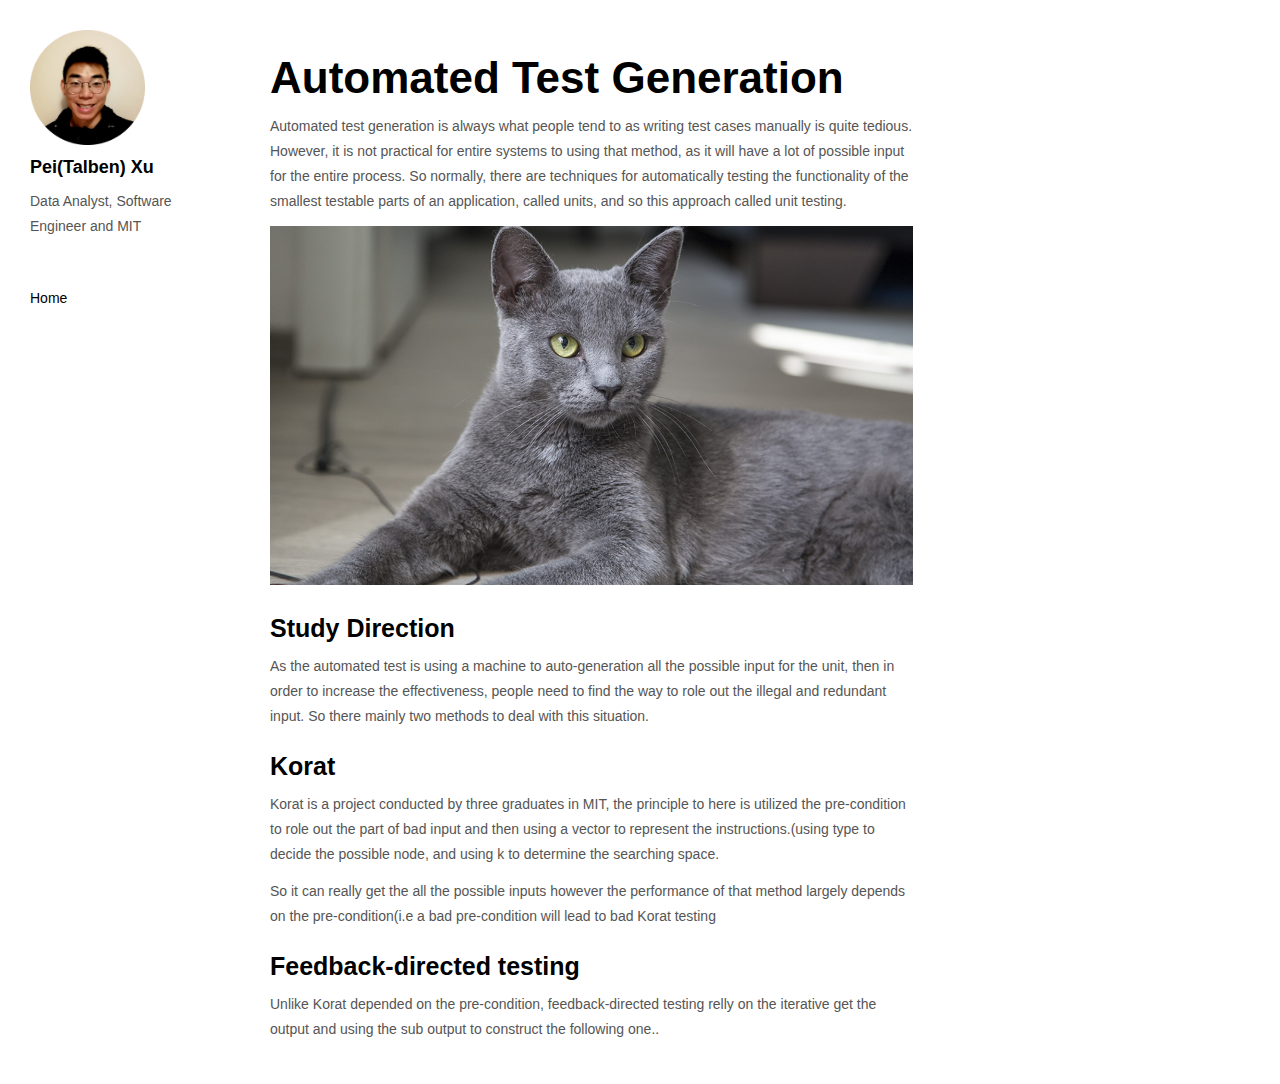
==== commit b2fc8c83: "remove a char in refrash" ====
--- a/automated-test-generation.html
+++ b/automated-test-generation.html
@@ -16,7 +16,6 @@
 
 		<link href="./assets/apple-icon-180x180.png" rel="apple-touch-icon" />
 		<link href="./assets/favicon.ico" rel="icon" />
-		a
 		<title>Automated Test Generation</title>
 
 		<link href="./main.82cfd66e.css" rel="stylesheet" />
--- a/main.82cfd66e.css
+++ b/main.82cfd66e.css
@@ -4894,7 +4894,7 @@
 .site-brand,
 .site-logo {
 	margin-bottom: 6px;
-	width: 89%;
+	width: 80%;
 }
 .site-brand {
 	color: #000;
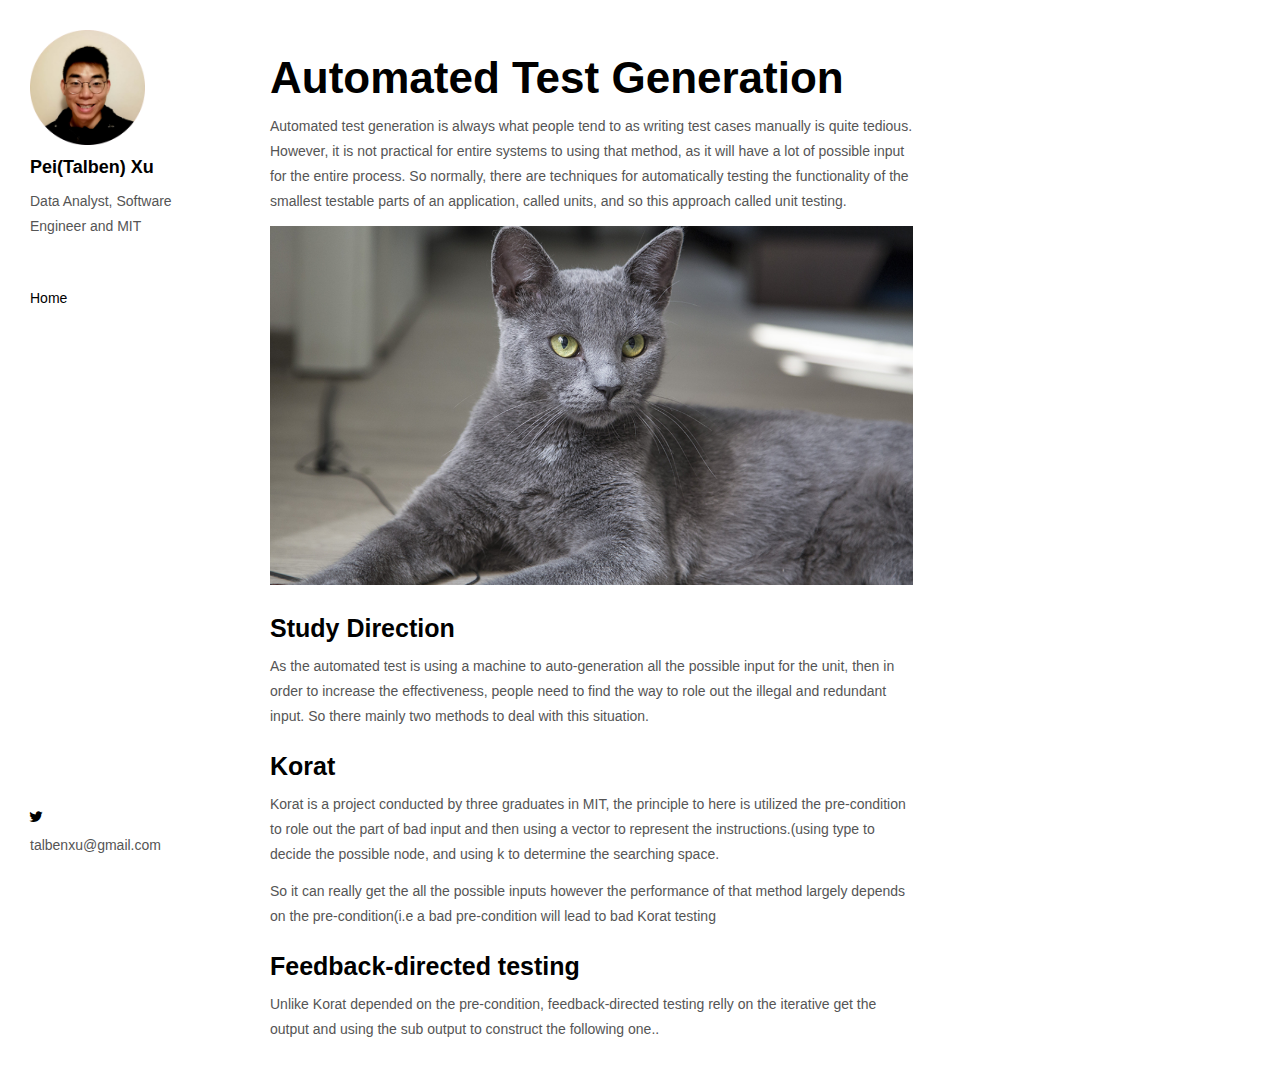
==== commit b06f1f05: "add mail to sub blogs" ====
--- a/automated-test-generation.html
+++ b/automated-test-generation.html
@@ -64,23 +64,13 @@
 							</a>
 							<a class="fa-icon" href="https://dribbble.com/" title="">
 								<i class="fa fa-dribbble"></i>
-							</a>
-							<a class="fa-icon" href="https://twitter.com/" title="">
+							</a> -->
+							<a class="fa-icon" href="https://twitter.com/talben8" title="">
 								<i class="fa fa-twitter"></i>
 							</a>
-						</p> -->
-							<!-- <p>
-							© Untitled | Website created with
-							<a
-								href="http://www.mashup-template.com/"
-								title="Create website with free html template"
-								>Mashup Template</a
-							>/<a
-								href="https://www.unsplash.com/"
-								title="Beautiful Free Images"
-								>Unsplash</a
-							>
-						</p> -->
+						</p>
+						<p>
+							talbenxu@gmail.com
 						</p>
 					</nav>
 				</div>
